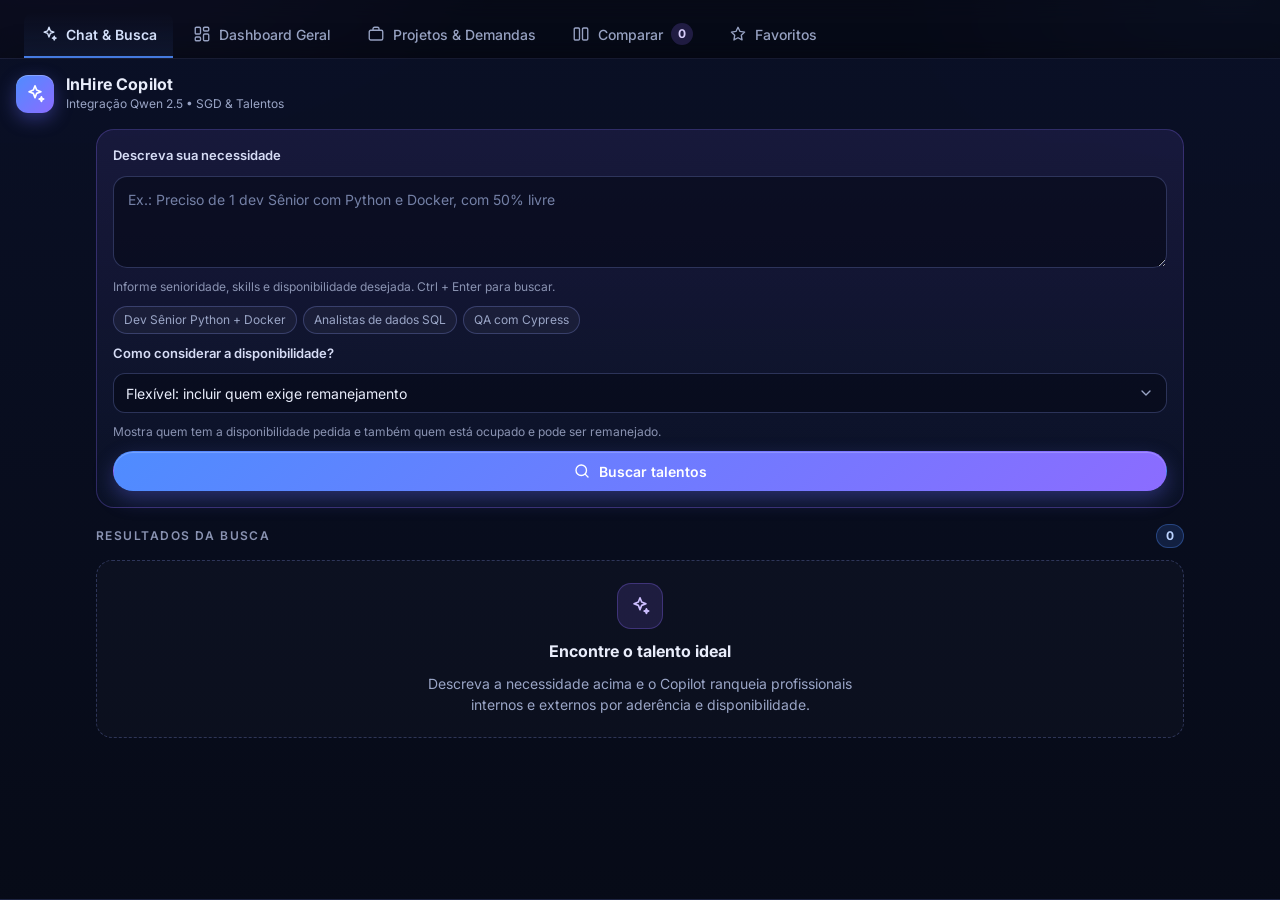
==== frontend/index.html @ 1cf85d2f "Organiza estrutura do repositorio Co-authored-by: Copilot <223556219+Copilot@users.noreply.github.co" ====
<!DOCTYPE html>
<html lang="pt-BR">
<head>
  <meta charset="UTF-8">
  <meta name="viewport" content="width=device-width, initial-scale=1.0">
  <meta name="color-scheme" content="dark">
  <title>InHire AI - Workspace</title>
  <link rel="preconnect" href="https://fonts.googleapis.com">
  <link rel="preconnect" href="https://fonts.gstatic.com" crossorigin>
  <link href="https://fonts.googleapis.com/css2?family=Inter:wght@400;500;600;700&display=swap" rel="stylesheet">
  <style>
    /* ==========================================
       TOKENS
       ========================================== */
    :root {
      --bg: #070b16;
      --surface: #0d1530;
      --surface-2: #121c3a;
      --line: rgba(148, 163, 255, .14);
      --line-2: rgba(148, 163, 255, .26);
      --text: #e9edfb;
      --muted: #9aa5c6;
      --faint: #8a93b2;
      --blue: #4f8cff;
      --cyan: #22d3ee;
      --violet: #8b6cff;
      --ok: #34d399;
      --warn: #fbbf24;
      --err: #fb7185;
      --grad: linear-gradient(135deg, #4f8cff 0%, #8b6cff 100%);
      --grad-text: linear-gradient(90deg, #5aa0ff 0%, #a78bfa 100%);
      --shadow: 0 12px 32px rgba(0, 0, 0, .38);
      --sb-w: 392px;
      --sb-w-c: 72px;
    }

    * { box-sizing: border-box; }
    html, body { height: 100%; }
    body {
      margin: 0;
      font-family: Inter, ui-sans-serif, system-ui, -apple-system, "Segoe UI", Roboto, sans-serif;
      font-size: 14px;
      line-height: 1.5;
      color: var(--text);
      background: var(--bg);
      overflow: hidden;
      -webkit-font-smoothing: antialiased;
    }
    body::before {
      content: "";
      position: fixed; inset: 0; pointer-events: none;
      background:
        radial-gradient(60% 50% at 6% -12%, rgba(139, 108, 255, .20), transparent 60%),
        radial-gradient(45% 40% at 96% 0%, rgba(79, 140, 255, .12), transparent 60%),
        radial-gradient(50% 45% at 100% 108%, rgba(34, 211, 238, .09), transparent 60%);
    }
    button, input, select, textarea { font: inherit; color: inherit; }
    button { cursor: pointer; }
    h1, h2, h3, p { margin: 0; }
    ul { margin: 0; padding: 0; list-style: none; }
    .hidden { display: none !important; }
    .sr-only { position: absolute; width: 1px; height: 1px; padding: 0; margin: -1px; overflow: hidden; clip: rect(0,0,0,0); white-space: nowrap; border: 0; }
    :focus-visible { outline: 2px solid #7aa7ff; outline-offset: 2px; }
    ::-webkit-scrollbar { width: 10px; height: 10px; }
    ::-webkit-scrollbar-thumb { background: rgba(148, 163, 255, .22); border-radius: 10px; border: 2px solid transparent; background-clip: padding-box; }
    ::-webkit-scrollbar-thumb:hover { background: rgba(148, 163, 255, .38); background-clip: padding-box; border: 2px solid transparent; }

    .i { width: 18px; height: 18px; fill: none; stroke: currentColor; stroke-width: 1.8; stroke-linecap: round; stroke-linejoin: round; flex: none; }
    .i-lg { width: 22px; height: 22px; }
    .grad { background: var(--grad-text); -webkit-background-clip: text; background-clip: text; color: transparent; }
    .eyebrow { font-size: 12px; font-weight: 600; letter-spacing: .12em; text-transform: uppercase; color: var(--faint); }

    /* ==========================================
       BOTÕES
       ========================================== */
    .btn {
      display: inline-flex; align-items: center; justify-content: center; gap: 8px;
      min-height: 40px; padding: 0 16px; border-radius: 999px;
      border: 1px solid transparent; background: transparent;
      font-weight: 600; font-size: 14px; white-space: nowrap;
      transition: background .18s, border-color .18s, transform .18s, filter .18s, box-shadow .18s, opacity .18s;
    }
    .btn-sm { min-height: 34px; padding: 0 13px; font-size: 13px; }
    .btn-block { width: 100%; }
    .btn-primary { background: var(--grad); color: #fff; box-shadow: 0 8px 20px rgba(99, 102, 241, .34), inset 0 1px 0 rgba(255,255,255,.2); }
    .btn-primary:hover { filter: brightness(1.1); transform: translateY(-1px); }
    .btn-primary:active { filter: brightness(.94); transform: translateY(0); }
    .btn-ghost { background: rgba(255,255,255,.04); border-color: var(--line-2); color: var(--text); }
    .btn-ghost:hover { background: rgba(255,255,255,.09); border-color: rgba(148,163,255,.4); }
    .btn-ghost:active { background: rgba(255,255,255,.06); }
    .btn-ok { background: rgba(52,211,153,.14); border-color: rgba(52,211,153,.42); color: #a7f3d0; }
    .btn-ok:hover { background: rgba(52,211,153,.24); }
    .btn-warn { background: rgba(251,191,36,.13); border-color: rgba(251,191,36,.42); color: #fde68a; }
    .btn-warn:hover { background: rgba(251,191,36,.23); }
    .btn-danger { background: rgba(251,113,133,.13); border-color: rgba(251,113,133,.42); color: #fecdd3; }
    .btn-danger:hover { background: rgba(251,113,133,.24); }
    .btn[aria-pressed="true"] { background: rgba(79,140,255,.2); border-color: var(--blue); color: #d4e3ff; }
    .btn:disabled, .btn.is-loading { opacity: .55; cursor: not-allowed; transform: none; box-shadow: none; filter: none; }
    .btn.is-loading { cursor: progress; }
    .spin { width: 15px; height: 15px; border: 2px solid currentColor; border-right-color: transparent; border-radius: 50%; animation: spin .7s linear infinite; flex: none; }
    @keyframes spin { to { transform: rotate(360deg); } }

    .icon-btn {
      display: inline-grid; place-items: center; width: 40px; height: 40px; flex: none;
      border-radius: 12px; border: 1px solid var(--line); background: rgba(255,255,255,.03); color: var(--muted);
      transition: background .18s, color .18s, border-color .18s;
    }
    .icon-btn:hover { background: rgba(255,255,255,.09); color: var(--text); border-color: var(--line-2); }

    /* ==========================================
       LAYOUT E COMPORTAMENTOS (HOVER MODAIS)
       ========================================== */
    .app { position: relative; z-index: 1; display: flex; height: 100vh; height: 100dvh; }
    .main { flex: 1; min-width: 0; display: flex; flex-direction: column; }
    .backdrop { display: none; }
    .app.chat-primary { flex-direction: column; }
    .app.chat-primary .sidebar {
      width: 100%;
      flex: 1;
      order: 2;
      border-right: 0;
      border-bottom: 1px solid var(--line);
    }
    .app.chat-primary .main {
      display: flex;
      flex: none;
      order: 1;
      height: auto;
    }
    .app.chat-primary .main .content { display: none; }
    .app.chat-primary .sb-body { width: min(1120px, 100%); margin: 0 auto; }
    .app.chat-primary .results { padding-bottom: 28px; }

    .cand[data-action], .card.fav[data-action], .cmp-card[data-action] { cursor: pointer; }
    .cand[data-action]:hover, .card.fav[data-action]:hover, .cmp-card[data-action]:hover {
      border-color: var(--blue);
      transform: translateY(-2px);
      box-shadow: 0 12px 24px rgba(0,0,0,.3);
    }
    .tbl tbody tr[data-action] { cursor: pointer; transition: background .15s; }
    .tbl tbody tr[data-action]:hover { background: rgba(79,140,255,.1); }
    .people li[data-action] { cursor: pointer; padding: 4px; border-radius: 8px; transition: background 0.15s; }
    .people li[data-action]:hover { background: rgba(79,140,255,.15); }

    /* ---- Sidebar ---- */
    .sidebar {
      width: var(--sb-w); flex: none; display: flex; flex-direction: column; min-height: 0;
      background: linear-gradient(180deg, rgba(10, 16, 38, .96), rgba(7, 11, 24, .98));
      border-right: 1px solid var(--line);
      box-shadow: 8px 0 32px rgba(0,0,0,.28);
      transition: width .25s ease, transform .25s ease;
      z-index: 40;
    }
    .sb-head { display: flex; align-items: center; justify-content: space-between; gap: 10px; padding: 16px 16px 12px; }
    .brand { display: flex; align-items: center; gap: 12px; min-width: 0; }
    .logo { width: 38px; height: 38px; border-radius: 12px; display: grid; place-items: center; flex: none; color: #fff; background: var(--grad); box-shadow: 0 6px 18px rgba(99,102,241,.4), inset 0 1px 0 rgba(255,255,255,.25); }
    .brand-text strong { display: block; font-size: 16px; letter-spacing: .01em; line-height: 1.2; }
    .brand-text small { display: block; font-size: 12px; color: var(--muted); }
    .sb-rail { display: none; flex-direction: column; align-items: center; gap: 10px; padding: 6px 0; }
    .sb-body { flex: 1; min-height: 0; display: flex; flex-direction: column; }
    .sb-actions { display: flex; gap: 8px; }
    .ic-shrink { display: none; }

    /* ---- Sidebar recolhida (desktop) ---- */
    .app.sb-collapsed .sidebar { width: var(--sb-w-c); }
    .app.sb-collapsed .sb-body,
    .app.sb-collapsed .brand-text,
    .app.sb-collapsed #btn-sb-full { display: none; }
    .app.sb-collapsed .sb-head { flex-direction: column; justify-content: flex-start; gap: 12px; padding: 16px 0 8px; }
    .app.sb-collapsed .sb-rail { display: flex; }
    .app.sb-collapsed #btn-sb-collapse .i { transform: scaleX(-1); }

    /* ---- Chat em tela cheia (desktop) ---- */
    .app.sb-full .sidebar { width: 100%; flex: 1; box-shadow: none; border-right: 0; }
    .app.sb-full .main { display: none; }
    .app.sb-full .sb-head { max-width: 1280px; width: 100%; margin: 0 auto; padding: 18px 24px 12px; }
    .app.sb-full .sb-body { width: 100%; max-width: 1280px; margin: 0 auto; }
    .app.sb-full .search-card { margin: 4px 24px 0; }
    .app.sb-full .results { padding: 20px 24px 32px; }
    .app.sb-full .grp { grid-template-columns: repeat(auto-fill, minmax(340px, 1fr)); align-items: start; }
    .app.sb-full .grp-h { grid-column: 1 / -1; }
    .app.sb-full .ic-expand { display: none; }
    .app.sb-full .ic-shrink { display: block; }
    .app.sb-full #btn-sb-collapse { display: none; }
    
    .search-card {
      margin: 4px 16px 0; padding: 16px; border-radius: 18px;
      background: linear-gradient(180deg, rgba(139,108,255,.11), rgba(79,140,255,.04));
      border: 1px solid rgba(139,108,255,.28);
      display: flex; flex-direction: column; gap: 10px;
    }
    .search-card label { font-size: 13px; font-weight: 600; color: #d6dcf5; }
    .ta {
      width: 100%; min-height: 92px; max-height: 220px; resize: vertical; padding: 12px 14px; border-radius: 14px;
      background: rgba(5, 9, 22, .6); border: 1px solid var(--line-2); line-height: 1.5;
      transition: border-color .18s, box-shadow .18s;
    }
    .ta::placeholder { color: #7480a6; }
    .ta:focus, .field:focus { outline: none; border-color: var(--blue); box-shadow: 0 0 0 3px rgba(79,140,255,.22); }
    .hint { font-size: 12px; color: var(--faint); }
    .examples { display: flex; flex-wrap: wrap; gap: 6px; }
    .ex-chip {
      font-size: 12px; padding: 5px 10px; border-radius: 999px; border: 1px solid var(--line-2);
      background: rgba(255,255,255,.04); color: var(--muted); text-align: left; line-height: 1.35;
      transition: background .18s, color .18s, border-color .18s;
    }
    .ex-chip:hover { background: rgba(79,140,255,.16); color: #fff; border-color: rgba(79,140,255,.5); }
    .field {
      width: 100%; min-height: 40px; padding: 8px 12px; border-radius: 12px;
      background: rgba(5, 9, 22, .6); border: 1px solid var(--line-2); transition: border-color .18s, box-shadow .18s;
    }
    select.field { appearance: none; padding-right: 36px; background-image: url("data:image/svg+xml,%3Csvg xmlns='http://www.w3.org/2000/svg' width='16' height='16' viewBox='0 0 24 24' fill='none' stroke='%239aa5c6' stroke-width='2' stroke-linecap='round' stroke-linejoin='round'%3E%3Cpath d='m6 9 6 6 6-6'/%3E%3C/svg%3E"); background-repeat: no-repeat; background-position: right 12px center; }
    select.field option { background: #0d1530; color: var(--text); }
    .field[aria-invalid="true"] { border-color: var(--err); box-shadow: 0 0 0 3px rgba(251,113,133,.16); }

    .results { flex: 1; min-height: 0; overflow-y: auto; padding: 16px; display: flex; flex-direction: column; gap: 12px; }
    .results-head { display: flex; align-items: center; justify-content: space-between; }
    .count { display: inline-grid; place-items: center; min-width: 26px; height: 24px; padding: 0 9px; border-radius: 999px; font-size: 12px; font-weight: 700; background: rgba(79,140,255,.16); color: #bcd3ff; border: 1px solid rgba(79,140,255,.34); }
    .ai-filters { padding: 12px; border-radius: 14px; background: rgba(79,140,255,.07); border: 1px solid rgba(79,140,255,.2); display: grid; gap: 8px; }
    .ai-filters:empty { display: none; }
    .ai-filters .ttl { display: flex; align-items: center; gap: 6px; font-size: 12px; font-weight: 600; color: #bcd3ff; }
    .f-row { display: flex; flex-wrap: wrap; align-items: center; gap: 6px; font-size: 13px; }
    .f-row > span:first-child { color: var(--faint); min-width: 84px; }
    .tag { display: inline-flex; align-items: center; gap: 4px; padding: 2px 9px; border-radius: 999px; font-size: 12px; font-weight: 500; background: rgba(255,255,255,.06); border: 1px solid var(--line); color: #cfd6ee; }
    .tag.brand { background: rgba(139,108,255,.14); border-color: rgba(139,108,255,.38); color: #ddd2ff; }
    .tag.diff { background: rgba(34,211,238,.12); border-color: rgba(34,211,238,.4); color: #a5f3fc; }
    .tag.common { color: var(--faint); }
    .tag.more { background: transparent; color: var(--muted); }

    .grp { display: grid; gap: 10px; }
    .grp-h { display: flex; align-items: center; gap: 8px; font-size: 13px; font-weight: 600; color: #cfd6ee; }
    .dot { width: 8px; height: 8px; border-radius: 50%; }
    .dot.int { background: var(--violet); box-shadow: 0 0 0 3px rgba(139,108,255,.2); }
    .dot.ext { background: var(--cyan); box-shadow: 0 0 0 3px rgba(34,211,238,.18); }

    .cand {
      padding: 14px; border-radius: 14px; display: grid; gap: 12px;
      background: linear-gradient(180deg, rgba(255,255,255,.05), rgba(255,255,255,.02));
      border: 1px solid var(--line); box-shadow: 0 6px 16px rgba(0,0,0,.22);
      transition: border-color .18s, transform .18s, box-shadow .18s;
    }
    .cand-top { display: flex; align-items: flex-start; gap: 10px; }
    .rank { min-width: 30px; height: 30px; padding: 0 6px; border-radius: 9px; display: grid; place-items: center; font-weight: 700; font-size: 13px; background: rgba(139,108,255,.16); color: #cdbfff; border: 1px solid rgba(139,108,255,.3); flex: none; }
    .cand-info { min-width: 0; flex: 1; }
    .cand-name { font-weight: 650; font-size: 15px; line-height: 1.3; overflow-wrap: anywhere; }
    .cand-meta { font-size: 13px; color: var(--muted); }
    .badge { display: inline-flex; align-items: center; gap: 4px; padding: 2px 9px; border-radius: 999px; font-size: 12px; font-weight: 600; white-space: nowrap; border: 1px solid transparent; }
    .badge.int { background: rgba(139,108,255,.14); border-color: rgba(139,108,255,.4); color: #d9ceff; }
    .badge.ext { background: rgba(34,211,238,.12); border-color: rgba(34,211,238,.4); color: #a5f3fc; }
    .badge.ok { background: rgba(52,211,153,.13); border-color: rgba(52,211,153,.4); color: #a7f3d0; }
    .badge.warn { background: rgba(251,191,36,.13); border-color: rgba(251,191,36,.4); color: #fde68a; }
    .badge.best { background: rgba(52,211,153,.14); border-color: rgba(52,211,153,.4); color: #a7f3d0; }
    .badges { display: flex; flex-wrap: wrap; gap: 6px; margin-top: 6px; }
    .metrics { display: grid; grid-template-columns: 1fr 1fr; gap: 14px; }
    .metric-h { display: flex; justify-content: space-between; align-items: baseline; font-size: 12px; color: var(--muted); margin-bottom: 5px; }
    .metric-h b { font-size: 14px; color: var(--text); }
    .metric small { display: block; margin-top: 4px; font-size: 12px; color: var(--faint); }
    .bar { height: 6px; border-radius: 999px; background: rgba(255,255,255,.08); overflow: hidden; }
    .bar i { display: block; height: 100%; border-radius: inherit; transition: width .5s ease; }
    .bar .brand { background: var(--grad); }
    .bar .ok { background: linear-gradient(90deg, #10b981, #34d399); }
    .bar .warn { background: linear-gradient(90deg, #f59e0b, #fbbf24); }
    .bar .err { background: linear-gradient(90deg, #f43f5e, #fb7185); }
    .skills-l { font-size: 12px; color: var(--faint); margin-bottom: 5px; }
    .tags { display: flex; flex-wrap: wrap; gap: 5px; }
    .actions { display: flex; flex-wrap: wrap; gap: 8px; padding-top: 12px; border-top: 1px solid var(--line); }
    .actions .btn-main { flex: 1 1 150px; }

    /* ---- Estados ---- */
    .state { display: grid; justify-items: center; gap: 10px; text-align: center; padding: 30px 18px; border-radius: 16px; border: 1px dashed var(--line-2); background: rgba(255,255,255,.02); color: var(--muted); }
    .state h3 { color: var(--text); font-size: 16px; }
    .state p { max-width: 460px; font-size: 14px; }
    .state .s-ico { width: 46px; height: 46px; display: grid; place-items: center; border-radius: 14px; background: rgba(139,108,255,.14); color: #cdbfff; border: 1px solid rgba(139,108,255,.3); }
    .state.err .s-ico { background: rgba(251,113,133,.12); color: #fecdd3; border-color: rgba(251,113,133,.35); }
    .state.err { border-color: rgba(251,113,133,.35); }
    .state.compact { padding: 22px 14px; }

    .sk { position: relative; overflow: hidden; background: rgba(255,255,255,.06); border-radius: 8px; }
    .sk::after { content: ""; position: absolute; inset: 0; transform: translateX(-100%); background: linear-gradient(90deg, transparent, rgba(255,255,255,.08), transparent); animation: shimmer 1.4s infinite; }
    @keyframes shimmer { to { transform: translateX(100%); } }
    .sk-card { padding: 14px; border-radius: 14px; border: 1px solid var(--line); display: grid; gap: 10px; background: rgba(255,255,255,.02); }
    .is-loading-val { color: transparent !important; position: relative; border-radius: 8px; background: rgba(255,255,255,.07); width: 70px; min-height: 30px; overflow: hidden; display: inline-block; }

    /* ---- Topbar / tabs ---- */
    .topbar { display: flex; align-items: center; gap: 12px; padding: 12px 24px 0; border-bottom: 1px solid var(--line); background: rgba(7, 11, 24, .72); backdrop-filter: blur(10px); }
    .sb-toggle-top { display: none; margin-bottom: 10px; }
    .app.sb-collapsed .sb-toggle-top { display: inline-flex; }
    .tabs { display: flex; gap: 4px; overflow-x: auto; scrollbar-width: none; flex: 1; }
    .tabs::-webkit-scrollbar { display: none; }
    .tab {
      display: inline-flex; align-items: center; gap: 8px; padding: 10px 16px; min-height: 46px; white-space: nowrap;
      background: transparent; border: 0; border-bottom: 2px solid transparent; border-radius: 10px 10px 0 0;
      font-weight: 500; color: var(--muted); transition: color .18s, background .18s, border-color .18s;
    }
    .tab:hover { color: var(--text); background: rgba(255,255,255,.04); }
    .tab.active { color: #d9e5ff; border-bottom-color: var(--blue); background: linear-gradient(180deg, transparent, rgba(79,140,255,.1)); font-weight: 600; }
    .pill { display: inline-grid; place-items: center; min-width: 22px; height: 22px; padding: 0 7px; border-radius: 999px; font-size: 12px; font-weight: 700; background: rgba(139,108,255,.2); color: #dcd2ff; }

    .content { flex: 1; overflow-y: auto; padding: 28px 24px 48px; }
    .page { max-width: 1240px; margin: 0 auto; display: grid; gap: 24px; }
    .page-head { display: flex; align-items: flex-end; justify-content: space-between; gap: 16px; flex-wrap: wrap; }
    .page-head h2 { font-size: 28px; line-height: 1.2; letter-spacing: -.01em; margin-top: 4px; font-weight: 700; }
    .sub { color: var(--muted); margin-top: 6px; max-width: 640px; }

    .card { border-radius: 18px; border: 1px solid var(--line); background: linear-gradient(180deg, rgba(255,255,255,.045), rgba(255,255,255,.015)); box-shadow: var(--shadow); }

    /* ---- KPIs ---- */
    .kpis { display: grid; grid-template-columns: repeat(4, 1fr); gap: 16px; }
    .kpi { padding: 18px; display: flex; gap: 14px; align-items: flex-start; }
    .kpi-ico { width: 40px; height: 40px; border-radius: 12px; display: grid; place-items: center; flex: none; border: 1px solid transparent; }
    .kpi-ico.ok { background: rgba(52,211,153,.12); color: #6ee7b7; border-color: rgba(52,211,153,.3); }
    .kpi-ico.warn { background: rgba(251,191,36,.12); color: #fcd34d; border-color: rgba(251,191,36,.3); }
    .kpi-ico.blue { background: rgba(79,140,255,.14); color: #93bbff; border-color: rgba(79,140,255,.34); }
    .kpi-ico.violet { background: rgba(139,108,255,.14); color: #c4b5fd; border-color: rgba(139,108,255,.34); }
    .kpi-label { font-size: 13px; font-weight: 600; color: #cfd6ee; }
    .kpi-value { font-size: 30px; line-height: 1.2; font-weight: 700; letter-spacing: -.02em; margin: 2px 0; overflow-wrap: anywhere; }
    .kpi-value.text { font-size: 22px; }
    .kpi-desc { font-size: 12.5px; color: var(--muted); }

    /* ---- Tabela ---- */
    .toolbar { display: flex; flex-wrap: wrap; gap: 10px; align-items: center; padding: 14px 16px; border-bottom: 1px solid var(--line); }
    .search-wrap { position: relative; flex: 1 1 260px; min-width: 200px; }
    .search-wrap .i { position: absolute; left: 12px; top: 50%; transform: translateY(-50%); color: var(--faint); pointer-events: none; }
    .search-wrap .field { padding-left: 38px; }
    .toolbar select.field { width: auto; min-width: 190px; }
    .tbl-title { display: flex; align-items: center; justify-content: space-between; gap: 10px; flex-wrap: wrap; padding: 16px 16px 0; }
    .tbl-title h3 { font-size: 16px; }
    .tbl-count { font-size: 13px; color: var(--muted); }
    .tbl-wrap { overflow: auto; max-height: min(64vh, 680px); }
    table.tbl { width: 100%; border-collapse: separate; border-spacing: 0; text-align: left; }
    .tbl th { position: sticky; top: 0; z-index: 1; background: #141f42; font-size: 12px; text-transform: uppercase; letter-spacing: .08em; font-weight: 600; color: #aab4d6; padding: 12px 16px; border-bottom: 1px solid var(--line-2); white-space: nowrap; }
    .th-btn { display: inline-flex; align-items: center; gap: 6px; background: none; border: 0; padding: 0; font: inherit; letter-spacing: inherit; text-transform: inherit; color: inherit; }
    .th-btn:hover { color: #fff; }
    .tbl td { padding: 14px 16px; border-bottom: 1px solid rgba(148,163,255,.08); vertical-align: middle; }
    .person { display: flex; align-items: center; gap: 12px; min-width: 0; }
    .avatar { --h: 230; width: 38px; height: 38px; border-radius: 12px; display: grid; place-items: center; flex: none; font-size: 13px; font-weight: 700; color: #fff; background: linear-gradient(135deg, hsl(var(--h) 70% 52%), hsl(calc(var(--h) + 45) 70% 42%)); }
    .avatar.sm { width: 28px; height: 28px; border-radius: 9px; font-size: 11px; }
    .p-name { font-weight: 600; color: #fff; overflow-wrap: anywhere; }
    .p-sub { font-size: 13px; color: var(--muted); }
    .disp { min-width: 170px; }
    .disp-h { display: flex; justify-content: space-between; align-items: center; gap: 8px; margin-bottom: 6px; font-size: 13px; }
    .disp-h b { font-size: 14px; }

    /* ---- Demandas ---- */
    .grid-dem { display: grid; grid-template-columns: repeat(auto-fill, minmax(340px, 1fr)); gap: 16px; }
    .dem { padding: 20px; display: grid; gap: 14px; align-content: start; }
    .dem-top { display: flex; justify-content: space-between; align-items: flex-start; gap: 12px; }
    .dem h3 { font-size: 17px; line-height: 1.3; overflow-wrap: anywhere; }
    .idpill { display: inline-block; margin-top: 6px; padding: 2px 9px; border-radius: 8px; font-size: 12px; font-weight: 600; background: rgba(255,255,255,.06); border: 1px solid var(--line-2); color: #cfd6ee; }
    .statuspill { display: inline-block; margin-top: 8px; padding: 3px 9px; border-radius: 999px; font-size: 12px; font-weight: 600; background: rgba(110,231,183,.12); border: 1px solid rgba(110,231,183,.3); color: #a7f3d0; }
    .count-pill { display: inline-flex; align-items: center; gap: 6px; padding: 5px 11px; border-radius: 999px; font-weight: 600; font-size: 13px; background: rgba(79,140,255,.14); border: 1px solid rgba(79,140,255,.34); color: #c3d8ff; white-space: nowrap; }
    .period { display: flex; align-items: center; gap: 8px; font-size: 13px; color: var(--muted); }
    .period b { color: var(--text); font-weight: 600; }
    .people { display: grid; gap: 8px; }
    .people li { display: flex; align-items: center; gap: 10px; font-size: 14px; }
    .people li.more-hidden { display: none; }
    .people.expanded li.more-hidden { display: flex; }
    .link-btn { background: none; border: 0; padding: 4px 0; color: #93bbff; font-weight: 600; font-size: 13px; justify-self: start; }
    .link-btn:hover { text-decoration: underline; }
    .empty-line { color: var(--faint); font-style: italic; font-size: 14px; }

    /* ---- Comparação ---- */
    .cmp-bar { display: flex; flex-wrap: wrap; align-items: center; gap: 12px; padding: 14px 16px; }
    .cmp-bar .grow { flex: 1; min-width: 200px; }
    .cmp-counter { font-weight: 600; }
    .notice { display: flex; gap: 10px; align-items: flex-start; padding: 12px 14px; border-radius: 12px; font-size: 13.5px; border: 1px solid; }
    .notice.warn { background: rgba(251,191,36,.1); border-color: rgba(251,191,36,.38); color: #fde68a; }
    .notice.info { background: rgba(79,140,255,.1); border-color: rgba(79,140,255,.34); color: #c3d8ff; }
    .notice:empty { display: none; }
    .insights { display: grid; grid-template-columns: repeat(auto-fit, minmax(240px, 1fr)); gap: 12px; }
    .insight { padding: 14px 16px; border-radius: 14px; background: rgba(52,211,153,.07); border: 1px solid rgba(52,211,153,.25); }
    .insight small { display: block; font-size: 12px; color: #86d9b8; font-weight: 600; text-transform: uppercase; letter-spacing: .08em; }
    .insight b { font-size: 15px; }
    .insight span { color: var(--muted); font-size: 13px; }
    .cmp-grid { display: grid; gap: 16px; align-items: start; }
    .cmp-card { padding: 18px; display: grid; gap: 14px; transition: border-color .18s, transform .18s, box-shadow .18s;}
    .cmp-card.best-any { border-color: rgba(52,211,153,.35); }
    .cmp-head { display: flex; justify-content: space-between; align-items: flex-start; gap: 10px; }
    .cmp-head h3 { font-size: 17px; overflow-wrap: anywhere; line-height: 1.3; }
    .dl { display: grid; gap: 0; margin: 0; }
    .dl > div { display: grid; gap: 4px; padding: 10px 0; border-top: 1px solid var(--line); }
    .dl dt { font-size: 12px; font-weight: 600; letter-spacing: .06em; text-transform: uppercase; color: var(--faint); display: flex; justify-content: space-between; gap: 8px; align-items: center; }
    .dl dd { margin: 0; font-size: 14.5px; }
    .dl dd.strong { font-weight: 700; font-size: 18px; }
    .legend { display: flex; flex-wrap: wrap; gap: 12px; font-size: 12.5px; color: var(--muted); align-items: center; }

    /* ---- Favoritos ---- */
    .grid-fav { display: grid; grid-template-columns: repeat(auto-fill, minmax(300px, 1fr)); gap: 16px; }
    .fav { padding: 18px; display: grid; gap: 14px; align-content: start; position: relative; overflow: hidden; transition: border-color .18s, transform .18s, box-shadow .18s; }
    .fav::before { content: ""; position: absolute; left: 0; top: 0; bottom: 0; width: 3px; background: var(--grad); }
    .fav-top { display: flex; gap: 12px; align-items: flex-start; }
    .fav h3 { font-size: 16px; overflow-wrap: anywhere; line-height: 1.3; }
    .fav-actions { display: flex; flex-wrap: wrap; gap: 8px; padding-top: 12px; border-top: 1px solid var(--line); }

    /* ---- Modais ---- */
    .modal { position: fixed; inset: 0; z-index: 60; display: flex; align-items: center; justify-content: center; padding: 16px; background: rgba(3, 6, 16, .74); backdrop-filter: blur(6px); animation: fade .18s ease; }
    @keyframes fade { from { opacity: 0; } }
    @keyframes pop { from { opacity: 0; transform: translateY(10px) scale(.98); } }
    .dialog { width: 100%; max-width: 560px; max-height: calc(100dvh - 32px); display: flex; flex-direction: column; border-radius: 20px; border: 1px solid var(--line-2); background: linear-gradient(180deg, #131d3d, #0c1330); box-shadow: 0 28px 70px rgba(0,0,0,.6); animation: pop .2s ease; }
    .dialog.sm { max-width: 440px; }
    .dlg-head { display: flex; align-items: flex-start; justify-content: space-between; gap: 12px; padding: 20px 22px 14px; }
    .dlg-head h3 { font-size: 19px; line-height: 1.3; }
    .dlg-head p { font-size: 13px; color: var(--muted); margin-top: 2px; }
    .dlg-body { padding: 4px 22px 18px; overflow-y: auto; display: grid; gap: 16px; }
    .dlg-foot { display: flex; justify-content: flex-end; gap: 10px; padding: 14px 22px 20px; border-top: 1px solid var(--line); flex-wrap: wrap; }
    .step { display: grid; gap: 12px; padding: 14px; border-radius: 14px; border: 1px solid var(--line); background: rgba(255,255,255,.025); }
    .step-h { display: flex; align-items: center; gap: 10px; font-weight: 600; }
    .step-n { width: 24px; height: 24px; border-radius: 50%; display: grid; place-items: center; font-size: 12px; font-weight: 700; background: var(--grad); color: #fff; flex: none; }
    .row2 { display: grid; grid-template-columns: 1fr 1fr; gap: 12px; }
    .fld { display: grid; gap: 6px; align-content: start; }
    .fld > label { font-size: 13px; font-weight: 600; color: #cfd6ee; }
    .fld .hint { margin-top: -2px; }
    .err { font-size: 12.5px; color: #fda4af; display: flex; gap: 5px; align-items: flex-start; min-height: 0; }
    .err:empty { display: none; }
    .who { display: flex; align-items: center; gap: 12px; padding: 10px 12px; border-radius: 12px; background: rgba(79,140,255,.08); border: 1px solid rgba(79,140,255,.22); }
    .summary { padding: 14px; border-radius: 14px; background: rgba(139,108,255,.09); border: 1px solid rgba(139,108,255,.3); display: grid; gap: 8px; font-size: 13.5px; }
    .summary h4 { margin: 0; font-size: 12px; text-transform: uppercase; letter-spacing: .1em; color: #cdbfff; }
    .summary ul { display: grid; gap: 6px; }
    .summary li { display: flex; gap: 8px; align-items: flex-start; }
    .summary li .i { margin-top: 3px; color: #a78bfa; width: 15px; height: 15px; }
    .banner-err { padding: 12px 14px; border-radius: 12px; background: rgba(251,113,133,.1); border: 1px solid rgba(251,113,133,.4); color: #fecdd3; font-size: 13.5px; display: flex; gap: 8px; }
    .banner-err:empty { display: none; }

    /* ---- Toasts ---- */
    .toasts { position: fixed; right: 20px; bottom: 20px; z-index: 80; display: grid; gap: 10px; width: min(392px, calc(100vw - 32px)); pointer-events: none; }
    .toast { pointer-events: auto; display: flex; gap: 12px; align-items: flex-start; padding: 12px 14px; border-radius: 14px; background: #121c3c; border: 1px solid var(--line-2); box-shadow: 0 16px 40px rgba(0,0,0,.5); animation: pop .22s ease; }
    .toast.out { opacity: 0; transform: translateY(8px); transition: .2s; }
    .toast .t-ico { width: 30px; height: 30px; border-radius: 10px; display: grid; place-items: center; flex: none; }
    .toast.success { border-color: rgba(52,211,153,.45); } .toast.success .t-ico { background: rgba(52,211,153,.16); color: #6ee7b7; }
    .toast.error { border-color: rgba(251,113,133,.5); } .toast.error .t-ico { background: rgba(251,113,133,.16); color: #fda4af; }
    .toast.warn { border-color: rgba(251,191,36,.5); } .toast.warn .t-ico { background: rgba(251,191,36,.16); color: #fcd34d; }
    .toast.info { border-color: rgba(79,140,255,.5); } .toast.info .t-ico { background: rgba(79,140,255,.16); color: #93bbff; }
    .toast b { display: block; font-size: 14px; }
    .toast p { font-size: 13.5px; color: var(--muted); }
    .toast .t-x { margin-left: auto; background: none; border: 0; color: var(--faint); padding: 4px; border-radius: 8px; }
    .toast .t-x:hover { color: #fff; background: rgba(255,255,255,.08); }

    /* ==========================================
       RESPONSIVO
       ========================================== */
    @media (max-width: 1200px) {
      :root { --sb-w: 348px; }
      .kpis { grid-template-columns: repeat(2, 1fr); }
    }
    @media (max-width: 900px) {
      .sidebar { position: fixed; left: 0; top: 0; bottom: 0; width: min(94vw, 420px); transform: translateX(-102%); }
      .app.sb-open .sidebar { transform: none; }
      .app.sb-open .backdrop { display: block; position: fixed; inset: 0; z-index: 35; background: rgba(3,6,16,.66); backdrop-filter: blur(3px); }
      .app.sb-collapsed .sidebar { width: min(94vw, 420px); }
      .sb-rail { display: none !important; }
      #btn-sb-full { display: none !important; }
      .app.sb-collapsed .sb-body, .app.sb-collapsed .brand-text { display: flex; }
      .app.sb-collapsed .brand-text { display: block; }
      .app.sb-collapsed .sb-head { flex-direction: row; justify-content: space-between; padding: 16px 16px 12px; }
      .app.sb-collapsed #btn-sb-collapse .i { transform: none; }
      .sb-toggle-top { display: inline-flex !important; }
      .topbar { padding: 10px 14px 0; gap: 8px; }
      .content { padding: 20px 14px 40px; }
      .page-head h2 { font-size: 24px; }
    }
    @media (max-width: 760px) {
      .kpis { grid-template-columns: 1fr; }
      .tbl-wrap { max-height: none; }
      .tbl thead { display: none; }
      .tbl, .tbl tbody, .tbl tr, .tbl td { display: block; width: 100%; }
      .tbl tr { padding: 14px 16px; border-bottom: 1px solid var(--line); }
      .tbl td { padding: 6px 0; border: 0; }
      .tbl td::before { content: attr(data-label); display: block; font-size: 12px; text-transform: uppercase; letter-spacing: .08em; color: var(--faint); margin-bottom: 4px; }
      .tbl td.td-full::before { display: none; }
      .tbl tbody tr:hover { background: transparent; }
      .grid-dem { grid-template-columns: 1fr; }
      .toolbar select.field { width: 100%; }
      .row2 { grid-template-columns: 1fr; }
      .metrics { grid-template-columns: 1fr; }
      .cmp-grid { grid-template-columns: 1fr !important; }
      .toasts { right: 16px; left: 16px; width: auto; bottom: 16px; }
      .modal { align-items: flex-end; padding: 0; }
      .dialog { max-width: none; border-radius: 22px 22px 0 0; max-height: 94dvh; }
    }
    @media (prefers-reduced-motion: reduce) {
      * { animation-duration: .001ms !important; transition-duration: .001ms !important; }
    }
  </style>
</head>
<body>

  <!-- ==========================================
       ÍCONES (sprite)
       ========================================== -->
  <svg width="0" height="0" style="position:absolute" aria-hidden="true" focusable="false">
    <symbol id="i-sparkles" viewBox="0 0 24 24"><path d="M12 3l1.8 4.7 4.7 1.8-4.7 1.8L12 16l-1.8-4.7L5.5 9.5l4.7-1.8z"/><path d="M19 15l.7 1.8 1.8.7-1.8.7L19 20l-.7-1.8-1.8-.7 1.8-.7z"/></symbol>
    <symbol id="i-search" viewBox="0 0 24 24"><circle cx="11" cy="11" r="7"/><path d="m20 20-3.5-3.5"/></symbol>
    <symbol id="i-panel" viewBox="0 0 24 24"><rect x="3" y="4" width="18" height="16" rx="2"/><path d="M9 4v16"/></symbol>
    <symbol id="i-dashboard" viewBox="0 0 24 24"><rect x="3" y="3" width="7" height="9" rx="1.5"/><rect x="14" y="3" width="7" height="5" rx="1.5"/><rect x="14" y="12" width="7" height="9" rx="1.5"/><rect x="3" y="16" width="7" height="5" rx="1.5"/></symbol>
    <symbol id="i-folder" viewBox="0 0 24 24"><rect x="3" y="7" width="18" height="13" rx="2"/><path d="M8 7V5a2 2 0 0 1 2-2h4a2 2 0 0 1 2 2v2"/></symbol>
    <symbol id="i-columns" viewBox="0 0 24 24"><rect x="3" y="4" width="7" height="16" rx="1.5"/><rect x="14" y="4" width="7" height="16" rx="1.5"/></symbol>
    <symbol id="i-star" viewBox="0 0 24 24"><path d="M12 3l2.7 5.6 6.1.9-4.4 4.3 1 6.1L12 17l-5.4 2.9 1-6.1L3.2 9.5l6.1-.9z"/></symbol>
    <symbol id="i-users" viewBox="0 0 24 24"><circle cx="9" cy="8" r="3.5"/><path d="M2.5 20a6.5 6.5 0 0 1 13 0"/><path d="M16 4.6a3.5 3.5 0 0 1 0 6.8M18 14.5a6.5 6.5 0 0 1 3.5 5.5"/></symbol>
    <symbol id="i-layers" viewBox="0 0 24 24"><path d="m12 3 9 5-9 5-9-5z"/><path d="m3 13 9 5 9-5"/></symbol>
    <symbol id="i-clock" viewBox="0 0 24 24"><circle cx="12" cy="12" r="9"/><path d="M12 7v5l3 2"/></symbol>
    <symbol id="i-gauge" viewBox="0 0 24 24"><path d="M4 18a9 9 0 1 1 16 0"/><path d="M12 14l4-5"/></symbol>
    <symbol id="i-check" viewBox="0 0 24 24"><path d="m5 12 5 5 9-10"/></symbol>
    <symbol id="i-x" viewBox="0 0 24 24"><path d="M6 6l12 12M18 6 6 18"/></symbol>
    <symbol id="i-alert" viewBox="0 0 24 24"><path d="M12 3 2 20h20z"/><path d="M12 10v4M12 17.5v.01"/></symbol>
    <symbol id="i-info" viewBox="0 0 24 24"><circle cx="12" cy="12" r="9"/><path d="M12 11v5M12 8v.01"/></symbol>
    <symbol id="i-refresh" viewBox="0 0 24 24"><path d="M20 11a8 8 0 0 0-14.5-4M4 4v4h4M4 13a8 8 0 0 0 14.5 4M20 20v-4h-4"/></symbol>
    <symbol id="i-plus" viewBox="0 0 24 24"><path d="M12 5v14M5 12h14"/></symbol>
    <symbol id="i-swap" viewBox="0 0 24 24"><path d="M4 8h14l-3-3M20 16H6l3 3"/></symbol>
    <symbol id="i-trash" viewBox="0 0 24 24"><path d="M4 7h16M10 11v6M14 11v6M6 7l1 13h10l1-13M9 7V4h6v3"/></symbol>
    <symbol id="i-eye" viewBox="0 0 24 24"><path d="M2 12s3.5-7 10-7 10 7 10 7-3.5 7-10 7S2 12 2 12z"/><circle cx="12" cy="12" r="3"/></symbol>
    <symbol id="i-sort" viewBox="0 0 24 24"><path d="M8 4v16M4 8l4-4 4 4M16 20V4M12 16l4 4 4-4"/></symbol>
    <symbol id="i-menu" viewBox="0 0 24 24"><path d="M4 6h16M4 12h16M4 18h16"/></symbol>
    <symbol id="i-arrow" viewBox="0 0 24 24"><path d="M5 12h14M13 6l6 6-6 6"/></symbol>
    <symbol id="i-expand" viewBox="0 0 24 24"><path d="M4 9V4h5M20 9V4h-5M4 15v5h5M20 15v5h-5"/></symbol>
    <symbol id="i-shrink" viewBox="0 0 24 24"><path d="M9 4v5H4M15 4v5h5M9 20v-5H4M15 20v-5h5"/></symbol>
  </svg>

  <div class="app" id="app">
    <div class="backdrop" id="sb-backdrop" data-action="fechar-sidebar"></div>

    <!-- ==========================================
         SIDEBAR: INHIRE COPILOT (busca inteligente)
         ========================================== -->
    <aside class="sidebar" id="sidebar" aria-label="InHire Copilot — busca inteligente">
      <div class="sb-head">
        <div class="brand">
          <span class="logo"><svg class="i i-lg" aria-hidden="true"><use href="#i-sparkles"/></svg></span>
          <div class="brand-text">
            <strong>InHire Copilot</strong>
            <small>Integração Qwen 2.5 • SGD &amp; Talentos</small>
          </div>
        </div>
      </div>

      <div class="sb-rail">
        <button type="button" class="icon-btn" data-action="focar-busca" aria-label="Abrir busca inteligente" title="Abrir busca inteligente">
          <svg class="i" aria-hidden="true"><use href="#i-search"/></svg>
        </button>
      </div>

      <div class="sb-body">
        <form class="search-card" id="form-busca" novalidate>
          <label for="input-ia">Descreva sua necessidade</label>
          <textarea id="input-ia" class="ta" rows="3" aria-describedby="ajuda-busca"
            placeholder="Ex.: Preciso de 1 dev Sênior com Python e Docker, com 50% livre"></textarea>
          <p class="hint" id="ajuda-busca">Informe senioridade, skills e disponibilidade desejada. Ctrl + Enter para buscar.</p>
          <div class="examples" role="group" aria-label="Exemplos de busca">
            <button type="button" class="ex-chip" data-action="exemplo" data-texto="1 dev Senior com Python e Docker com 50% livre">Dev Sênior Python + Docker</button>
            <button type="button" class="ex-chip" data-action="exemplo" data-texto="2 analistas de dados Pleno com SQL e Power BI com 100% livre">Analistas de dados SQL</button>
            <button type="button" class="ex-chip" data-action="exemplo" data-texto="QA com automação de testes e Cypress com pelo menos 30% livre">QA com Cypress</button>
          </div>

          <label for="modo-disp">Como considerar a disponibilidade?</label>
          <select id="modo-disp" class="field" aria-describedby="modo-hint">
            <option value="faixa_ate">Flexível: incluir quem exige remanejamento</option>
            <option value="estrito_0_a_x">Estrito: só ocupados (0 a X% livre)</option>
            <option value="minimo">Estrito: só livres (≥ X% livre)</option>
          </select>
          <p class="hint" id="modo-hint"></p>

          <button type="submit" id="btn-buscar" class="btn btn-primary btn-block">
            <svg class="i btn-ico" aria-hidden="true"><use href="#i-search"/></svg>
            <span class="btn-label">Buscar talentos</span>
          </button>
        </form>

        <section class="results" aria-label="Resultados da busca">
          <div class="results-head">
            <h2 class="eyebrow">Resultados da busca</h2>
            <span id="kpi-total" class="count" aria-live="polite">0</span>
          </div>
          <div id="box-filtros-ia" class="ai-filters"></div>
          <div id="lista-ranking" aria-live="polite">
            <div class="state compact">
              <span class="s-ico"><svg class="i i-lg" aria-hidden="true"><use href="#i-sparkles"/></svg></span>
              <h3>Encontre o talento ideal</h3>
              <p>Descreva a necessidade acima e o Copilot ranqueia profissionais internos e externos por aderência e disponibilidade.</p>
            </div>
          </div>
        </section>
      </div>
    </aside>

    <!-- ==========================================
         MAIN CONTENT: ABAS E DASHBOARD
         ========================================== -->
    <main class="main">
      <header class="topbar">
        <button type="button" class="btn btn-ghost btn-sm sb-toggle-top" id="btn-open-sidebar" data-action="abrir-sidebar" aria-label="Abrir InHire Copilot (busca)" style="margin-bottom:10px">
          <svg class="i" aria-hidden="true"><use href="#i-search"/></svg><span>Buscar</span>
        </button>
        <nav class="tabs" role="tablist" aria-label="Seções do workspace">
          <button type="button" role="tab" id="tab-chat" class="tab active" aria-selected="true" aria-controls="sidebar" data-action="aba" data-aba="chat">
            <svg class="i" aria-hidden="true"><use href="#i-sparkles"/></svg><span>Chat &amp; Busca</span>
          </button>
          <button type="button" role="tab" id="tab-dashboard" class="tab" aria-selected="false" tabindex="-1" aria-controls="sec-dashboard" data-action="aba" data-aba="dashboard">
            <svg class="i" aria-hidden="true"><use href="#i-dashboard"/></svg><span>Dashboard Geral</span>
          </button>
          <button type="button" role="tab" id="tab-demandas" class="tab" aria-selected="false" tabindex="-1" aria-controls="sec-demandas" data-action="aba" data-aba="demandas">
            <svg class="i" aria-hidden="true"><use href="#i-folder"/></svg><span>Projetos &amp; Demandas</span>
          </button>
          <button type="button" role="tab" id="tab-comparar" class="tab" aria-selected="false" tabindex="-1" aria-controls="sec-comparar" data-action="aba" data-aba="comparar">
            <svg class="i" aria-hidden="true"><use href="#i-columns"/></svg><span>Comparar</span><span class="pill" id="count-comp" aria-label="profissionais selecionados">0</span>
          </button>
          <button type="button" role="tab" id="tab-favoritos" class="tab" aria-selected="false" tabindex="-1" aria-controls="sec-favoritos" data-action="aba" data-aba="favoritos">
            <svg class="i" aria-hidden="true"><use href="#i-star"/></svg><span>Favoritos</span>
          </button>
        </nav>
      </header>

      <div class="content" id="content">

        <!-- ABA 1: DASHBOARD -->
        <section id="sec-dashboard" role="tabpanel" aria-labelledby="tab-dashboard" class="page hidden">
          <div class="page-head">
            <div>
              <p class="eyebrow">Visão operacional</p>
              <h2>Capacidade e <span class="grad">talentos</span></h2>
              <p class="sub">Profissionais totalmente ou parcialmente livres no momento (Bench &amp; Skills).</p>
            </div>
            <button type="button" id="btn-refresh-dash" class="btn btn-ghost btn-sm" data-action="recarregar-dashboard">
              <svg class="i btn-ico" aria-hidden="true"><use href="#i-refresh"/></svg><span class="btn-label">Atualizar dados</span>
            </button>
          </div>

          <div class="kpis">
            <article class="card kpi">
              <span class="kpi-ico ok"><svg class="i" aria-hidden="true"><use href="#i-users"/></svg></span>
              <div>
                <p class="kpi-label">Profissionais no Bench</p>
                <p class="kpi-value" id="dash-bench">-</p>
                <p class="kpi-desc">100% disponíveis para nova alocação.</p>
              </div>
            </article>
            <article class="card kpi">
              <span class="kpi-ico warn"><svg class="i" aria-hidden="true"><use href="#i-gauge"/></svg></span>
              <div>
                <p class="kpi-label">Parcialmente livres</p>
                <p class="kpi-value" id="dash-parcial">-</p>
                <p class="kpi-desc">Têm capacidade, mas já estão alocados.</p>
              </div>
            </article>
            <article class="card kpi">
              <span class="kpi-ico blue"><svg class="i" aria-hidden="true"><use href="#i-folder"/></svg></span>
              <div>
                <p class="kpi-label">Demandas ativas</p>
                <p class="kpi-value" id="dash-demandas">-</p>
                <p class="kpi-desc">Projetos em andamento no momento.</p>
              </div>
            </article>
            <article class="card kpi">
              <span class="kpi-ico violet"><svg class="i" aria-hidden="true"><use href="#i-layers"/></svg></span>
              <div>
                <p class="kpi-label">Principal skill disponível</p>
                <p class="kpi-value text" id="dash-skill">-</p>
                <p class="kpi-desc" id="dash-skill-desc">Mais frequente entre os livres.</p>
              </div>
            </article>
          </div>

          <div class="card" style="overflow:hidden">
            <div class="tbl-title">
              <h3>Profissionais livres &amp; habilidades</h3>
              <p class="tbl-count" id="dash-contagem" aria-live="polite"></p>
            </div>
            <div class="toolbar">
              <div class="search-wrap">
                <label for="dash-busca" class="sr-only">Buscar profissional, cargo ou skill</label>
                <svg class="i" aria-hidden="true"><use href="#i-search"/></svg>
                <input id="dash-busca" type="search" class="field" placeholder="Buscar por nome, cargo ou skill" autocomplete="off">
              </div>
              <div>
                <label for="dash-filtro" class="sr-only">Filtrar por disponibilidade</label>
                <select id="dash-filtro" class="field">
                  <option value="todos">Todas as disponibilidades</option>
                  <option value="bench">Somente 100% livres (Bench)</option>
                  <option value="parcial">Somente parcialmente livres</option>
                </select>
              </div>
              <div>
                <label for="dash-ordem" class="sr-only">Ordenar por</label>
                <select id="dash-ordem" class="field">
                  <option value="disp-desc">Maior disponibilidade</option>
                  <option value="disp-asc">Menor disponibilidade</option>
                  <option value="nome-asc">Nome (A–Z)</option>
                  <option value="nome-desc">Nome (Z–A)</option>
                </select>
              </div>
            </div>
            <div class="tbl-wrap">
              <table class="tbl">
                <thead>
                  <tr>
                    <th scope="col" id="th-nome" aria-sort="none"><button type="button" class="th-btn" data-action="dash-sort" data-campo="nome">Profissional <svg class="i" style="width:14px;height:14px" aria-hidden="true"><use href="#i-sort"/></svg></button></th>
                    <th scope="col">Cargo / Senioridade</th>
                    <th scope="col">Principais skills</th>
                    <th scope="col" id="th-disp" aria-sort="descending"><button type="button" class="th-btn" data-action="dash-sort" data-campo="disp">Disponibilidade <svg class="i" style="width:14px;height:14px" aria-hidden="true"><use href="#i-sort"/></svg></button></th>
                  </tr>
                </thead>
                <tbody id="dash-tabela-bench"></tbody>
              </table>
            </div>
          </div>
        </section>

        <!-- ABA 2: PROJETOS E DEMANDAS -->
        <section id="sec-demandas" role="tabpanel" aria-labelledby="tab-demandas" class="page hidden">
          <div class="page-head">
            <div>
              <p class="eyebrow">Projetos &amp; demandas</p>
              <h2>Mapa de <span class="grad">alocações</span></h2>
              <p class="sub">Visão global dos projetos e dos profissionais vinculados, sem necessidade de busca.</p>
            </div>
            <button type="button" id="btn-refresh-dem" class="btn btn-ghost btn-sm" data-action="recarregar-demandas">
              <svg class="i btn-ico" aria-hidden="true"><use href="#i-refresh"/></svg><span class="btn-label">Atualizar</span>
            </button>
          </div>
          <div class="card" style="overflow:hidden">
            <div class="toolbar" style="border-bottom:0">
              <div class="search-wrap">
                <label for="dem-busca" class="sr-only">Buscar demanda ou profissional</label>
                <svg class="i" aria-hidden="true"><use href="#i-search"/></svg>
                <input id="dem-busca" type="search" class="field" placeholder="Buscar por projeto, ID ou profissional" autocomplete="off">
              </div>
              <p class="tbl-count" id="dem-contagem" aria-live="polite"></p>
            </div>
          </div>
          <div id="grid-demandas" class="grid-dem"></div>
        </section>

        <!-- ABA 3: COMPARAÇÃO LADO A LADO -->
        <section id="sec-comparar" role="tabpanel" aria-labelledby="tab-comparar" class="page hidden">
          <div class="page-head">
            <div>
              <p class="eyebrow">Decisão de alocação</p>
              <h2>Comparação <span class="grad">lado a lado</span></h2>
              <p class="sub">Compare candidatos da última busca antes de decidir quem será alocado.</p>
            </div>
          </div>
          <div class="card cmp-bar">
            <p class="cmp-counter grow" id="comp-contador" aria-live="polite">0 de 4 selecionados</p>
            <button type="button" class="btn btn-ghost btn-sm" id="btn-comp-limpar" data-action="cmp-limpar">
              <svg class="i" aria-hidden="true"><use href="#i-trash"/></svg><span>Limpar comparação</span>
            </button>
          </div>
          <div id="comp-aviso" class="notice" role="status"></div>
          <div id="comp-insights" class="insights"></div>
          <div id="grid-comparacao" class="cmp-grid"></div>
        </section>

        <!-- ABA 4: FAVORITOS -->
        <section id="sec-favoritos" role="tabpanel" aria-labelledby="tab-favoritos" class="page hidden">
          <div class="page-head">
            <div>
              <p class="eyebrow">Shortlist</p>
              <h2>Candidatos <span class="grad">favoritados</span></h2>
              <p class="sub">Profissionais que você marcou para acompanhar.</p>
            </div>
            <button type="button" id="btn-refresh-fav" class="btn btn-ghost btn-sm" data-action="recarregar-favoritos">
              <svg class="i btn-ico" aria-hidden="true"><use href="#i-refresh"/></svg><span class="btn-label">Atualizar</span>
            </button>
          </div>
          <div id="fav-aviso" class="notice info" role="status"></div>
          <div id="lista-favoritos" class="grid-fav"></div>
        </section>

      </div>
    </main>
  </div>

  <!-- ==========================================
       MODAL: REMANEJAMENTO
       ========================================== -->
  <div id="modal-remanejar" class="modal hidden" data-modal>
    <div class="dialog" role="dialog" aria-modal="true" aria-labelledby="rem-titulo">
      <div class="dlg-head">
        <div>
          <h3 id="rem-titulo">Remanejar alocação</h3>
          <p>Reduza a alocação atual e destine o tempo liberado a uma nova demanda.</p>
        </div>
        <button type="button" class="icon-btn" data-action="fechar-modal" data-modal-id="modal-remanejar" aria-label="Fechar">
          <svg class="i" aria-hidden="true"><use href="#i-x"/></svg>
        </button>
      </div>

      <form id="form-remanejar" class="dlg-body" novalidate>
        <input type="hidden" id="rem-id-colab">

        <section class="step" aria-labelledby="rem-s1">
          <div class="step-h" id="rem-s1"><span class="step-n">1</span> Alocação atual</div>
          <div class="who">
            <span class="avatar" id="rem-avatar">?</span>
            <div style="min-width:0">
              <p class="p-name" id="rem-nome"></p>
              <p class="p-sub" id="rem-info"></p>
            </div>
          </div>
          <div class="fld">
            <label for="rem-demanda-antiga">Demanda atual (terá as horas reduzidas)</label>
            <select id="rem-demanda-antiga" class="field" required aria-describedby="err-rem-demanda-antiga"></select>
            <p class="err" id="err-rem-demanda-antiga" role="alert"></p>
          </div>
          <div class="fld">
            <label for="rem-pct-antiga">Novo percentual nesta demanda (%)</label>
            <input type="number" id="rem-pct-antiga" class="field" value="50" min="0" max="100" step="1" inputmode="numeric" required aria-describedby="err-rem-pct-antiga">
            <p class="err" id="err-rem-pct-antiga" role="alert"></p>
          </div>
        </section>

        <section class="step" aria-labelledby="rem-s2">
          <div class="step-h" id="rem-s2"><span class="step-n">2</span> Nova alocação</div>
          <div class="fld" id="rem-lista-wrap">
            <label for="rem-demanda-lista">Escolher entre as demandas ativas <span style="color:var(--faint);font-weight:400">(opcional)</span></label>
            <select id="rem-demanda-lista" class="field"></select>
          </div>
          <div class="row2">
            <div class="fld">
              <label for="rem-demanda-nova">ID da nova demanda</label>
              <input type="number" id="rem-demanda-nova" class="field" min="1" step="1" inputmode="numeric" placeholder="Ex.: 8" required aria-describedby="err-rem-demanda-nova">
              <p class="err" id="err-rem-demanda-nova" role="alert"></p>
            </div>
            <div class="fld">
              <label for="rem-pct-nova">% destinado à nova demanda</label>
              <input type="number" id="rem-pct-nova" class="field" value="50" min="1" max="100" step="1" inputmode="numeric" required aria-describedby="err-rem-pct-nova">
              <p class="err" id="err-rem-pct-nova" role="alert"></p>
            </div>
          </div>
        </section>

        <section class="step" aria-labelledby="rem-s3">
          <div class="step-h" id="rem-s3"><span class="step-n">3</span> Período</div>
          <div class="row2">
            <div class="fld">
              <label for="rem-mes">Mês</label>
              <select id="rem-mes" class="field" required aria-describedby="err-rem-mes"></select>
              <p class="err" id="err-rem-mes" role="alert"></p>
            </div>
            <div class="fld">
              <label for="rem-ano">Ano</label>
              <input type="number" id="rem-ano" class="field" value="2026" min="2000" max="2100" step="1" inputmode="numeric" required aria-describedby="err-rem-ano">
              <p class="err" id="err-rem-ano" role="alert"></p>
            </div>
          </div>
        </section>

        <div class="summary" aria-live="polite">
          <h4>O que será alterado</h4>
          <ul id="rem-resumo"></ul>
        </div>
        <div class="banner-err" id="rem-erro-geral" role="alert"></div>
      </form>

      <div class="dlg-foot">
        <button type="button" class="btn btn-ghost" id="btn-cancelar-rem" data-action="fechar-modal" data-modal-id="modal-remanejar">Cancelar</button>
        <button type="button" class="btn btn-primary" id="btn-confirmar-rem" data-action="confirmar-remanejar">
          <svg class="i btn-ico" aria-hidden="true"><use href="#i-swap"/></svg><span class="btn-label">Confirmar remanejamento</span>
        </button>
      </div>
    </div>
  </div>

  <!-- MODAL: ALOCAÇÃO DIRETA (NOVA DEMANDA OU EXISTENTE) -->
  <div id="modal-alocar" class="modal hidden" data-modal>
    <div class="dialog" role="dialog" aria-modal="true" aria-labelledby="alocar-titulo">
      <div class="dlg-head">
        <div>
          <h3 id="alocar-titulo">Alocação de Profissional</h3>
          <p>Defina a dedicação do profissional a uma demanda existente ou crie uma nova.</p>
        </div>
        <button type="button" class="icon-btn" data-action="fechar-modal" data-modal-id="modal-alocar" aria-label="Fechar">
          <svg class="i" aria-hidden="true"><use href="#i-x"/></svg>
        </button>
      </div>

      <div class="who" style="margin: 0 22px 14px; background: rgba(52,211,153,.07); border-color: rgba(52,211,153,.25);">
        <span class="avatar" id="aloc-avatar" style="width:36px;height:36px;font-size:14px;"></span>
        <div style="min-width:0;flex:1;">
          <p class="p-name" id="aloc-nome"></p>
          <p class="p-sub"><b class="grad" id="aloc-disp"></b> livres no período</p>
        </div>
      </div>

      <!-- Abas de Navegação Interna do Modal -->
      <nav class="tabs" style="margin: 0 22px;" role="tablist">
        <button type="button" id="tab-aloc-existente" class="tab active" style="min-height: 36px; padding: 6px 12px; font-size: 13px;" onclick="mudarAbaAlocacao('existente')">Demanda Existente</button>
        <button type="button" id="tab-aloc-nova" class="tab" style="min-height: 36px; padding: 6px 12px; font-size: 13px;" onclick="mudarAbaAlocacao('nova')">Criar Nova Demanda</button>
      </nav>

      <form id="form-alocar" class="dlg-body" novalidate>
        <input type="hidden" id="aloc-id-colab">
        <input type="hidden" id="aloc-disp-atual">
        <input type="hidden" id="aloc-tipo" value="existente">

        <section class="step">
          <!-- Visão 1: Demanda Existente -->
          <div id="view-aloc-existente" class="fld">
            <label for="aloc-demanda-select">Selecione o Projeto / Demanda</label>
            <select id="aloc-demanda-select" class="field" required aria-describedby="err-aloc-demanda-select"></select>
            <p class="err" id="err-aloc-demanda-select" role="alert"></p>
          </div>

          <!-- Visão 2: Nova Demanda -->
          <div id="view-aloc-nova" class="hidden" style="display:grid; gap:12px;">
            <div class="fld">
              <label for="aloc-nova-nome">Nome da Demanda</label>
              <input type="text" id="aloc-nova-nome" class="field" placeholder="Ex.: Backend API Billing">
              <p class="err" id="err-aloc-nova-nome" role="alert"></p>
            </div>
            <div class="row2">
              <div class="fld">
                <label for="aloc-nova-inicio">Data Início</label>
                <input type="date" id="aloc-nova-inicio" class="field" style="color-scheme: dark;">
                <p class="err" id="err-aloc-nova-inicio" role="alert"></p>
              </div>
              <div class="fld">
                <label for="aloc-nova-fim">Data Fim Prevista</label>
                <input type="date" id="aloc-nova-fim" class="field" style="color-scheme: dark;">
              </div>
            </div>
          </div>
        </section>

        <section class="step">
          <div class="row2">
            <div class="fld">
              <label for="aloc-pct">% de Alocação (Dedicação)</label>
              <input type="number" id="aloc-pct" class="field" value="50" min="1" max="100" step="1" inputmode="numeric" oninput="previewDisponibilidade()" required>
              <p class="err" id="err-aloc-pct" role="alert"></p>
            </div>
            <div class="fld">
              <label>Disponibilidade Restante</label>
              <div class="field" style="display:flex; align-items:center; background:rgba(255,255,255,.02); border:none; pointer-events:none;">
                <b id="aloc-preview" style="color:#6ee7b7; font-size:16px;">--</b>
              </div>
            </div>
          </div>
        </section>

        <div class="banner-err" id="aloc-erro-geral" role="alert"></div>
      </form>

      <div class="dlg-foot">
        <button type="button" class="btn btn-ghost" data-action="fechar-modal" data-modal-id="modal-alocar">Cancelar</button>
        <button type="button" class="btn btn-ok" id="btn-confirmar-aloc" data-action="confirmar-alocacao">
          <svg class="i btn-ico" aria-hidden="true"><use href="#i-plus"/></svg><span class="btn-label">Confirmar Alocação</span>
        </button>
      </div>
    </div>
  </div>

  <!-- MODAL GLOBAL: DETALHES DO PROFISSIONAL -->
  <div id="modal-detalhes" class="modal hidden" data-modal>
    <div class="dialog" role="dialog" aria-modal="true" aria-labelledby="det-titulo">
      <div class="dlg-head">
        <div class="who" style="background:transparent; padding:0; border:none; margin:0;">
          <span class="avatar" id="det-avatar" style="width: 48px; height: 48px; font-size: 16px;"></span>
          <div style="min-width:0">
            <h3 id="det-titulo" class="p-name" style="font-size: 19px; line-height: 1.2; margin-bottom: 2px;"></h3>
            <p id="det-sub" class="p-sub"></p>
          </div>
        </div>
        <button type="button" class="icon-btn" data-action="fechar-modal" data-modal-id="modal-detalhes" aria-label="Fechar">
          <svg class="i" aria-hidden="true"><use href="#i-x"/></svg>
        </button>
      </div>
      <div class="dlg-body" id="det-corpo" style="padding-top: 10px; gap: 20px;"></div>
      <div class="dlg-foot">
        <button type="button" class="btn btn-ghost" data-action="fechar-modal" data-modal-id="modal-detalhes">Fechar</button>
      </div>
    </div>
  </div>

  <!-- MODAL: CONFIRMAÇÃO -->
  <div id="modal-confirm" class="modal hidden" data-modal>
    <div class="dialog sm" role="alertdialog" aria-modal="true" aria-labelledby="confirm-titulo" aria-describedby="confirm-msg">
      <div class="dlg-head"><h3 id="confirm-titulo">Confirmar</h3></div>
      <div class="dlg-body"><p id="confirm-msg" style="color:var(--muted)"></p></div>
      <div class="dlg-foot">
        <button type="button" class="btn btn-ghost" data-action="confirm-cancel">Cancelar</button>
        <button type="button" class="btn btn-danger" id="confirm-ok" data-action="confirm-ok">Confirmar</button>
      </div>
    </div>
  </div>

  <div class="toasts" id="toasts" aria-live="polite" aria-atomic="false"></div>

  <script>
    // CONFIGURAÇÃO DOS ENDPOINTS DO N8N
    const N8N_BASE_URL = "http://localhost:5678/webhook";
    const ENDPOINTS = {
      BUSCA: `${N8N_BASE_URL}/d487a45d-f399-488d-a16e-0f0b6ed9bf25`,
      DASHBOARD: `${N8N_BASE_URL}/dashboard-dados`,
      DEMANDAS: `${N8N_BASE_URL}/demandas-pessoas`,
      SALVAR_FAV: `${N8N_BASE_URL}/salvar-favorito`,
      LISTAR_FAV: `${N8N_BASE_URL}/listar-favoritos`,
      REMANEJAR: `${N8N_BASE_URL}/remanejar-alocacao`,
      ALOCAR: `${N8N_BASE_URL}/alocar-profissional` // NOVO ENDPOINT DE ALOCAÇÃO
    };

    const MAX_COMPARACAO = 4;
    const MESES = ['Jan', 'Fev', 'Mar', 'Abr', 'Mai', 'Jun', 'Jul', 'Ago', 'Set', 'Out', 'Nov', 'Dez'];
    const ABAS = ['chat', 'dashboard', 'demandas', 'comparar', 'favoritos'];

    let ultimoRanking = [];
    let selecionadosComparacao = [];
    let ultimaBuscaFeita = false;
    let buscando = false;

    let dashPessoas = null;            
    let dashVisiveis = [];             
    let demandasCache = null;
    let favoritosCache = null;
    let favoritosVisiveis = [];
    let candidatoRem = null;
    let remEnviando = false;
    let remTentou = false;
    const remToques = new Set();
    let confirmResolve = null;

    // ==========================================
    // UTILITÁRIOS
    // ==========================================
    const $ = id => document.getElementById(id);
    const esc = v => String(v ?? '').replace(/[&<>"']/g, c => ({ '&': '&amp;', '<': '&lt;', '>': '&gt;', '"': '&quot;', "'": '&#39;' }[c]));
    const num = (v, def = null) => { const n = parseInt(v, 10); return Number.isNaN(n) ? def : n; };
    const clamp = n => Math.max(0, Math.min(100, n));
    const icon = (n, extra = '') => `<svg class="i ${extra}" aria-hidden="true"><use href="#i-${n}"/></svg>`;
    const lista = v => Array.isArray(v) ? v : (v && typeof v === 'object' && Object.keys(v).length ? [v] : []);
    const listaTexto = v => Array.isArray(v) ? v.map(String).filter(Boolean)
      : (typeof v === 'string' && v.trim() ? v.split(/[,;]/).map(s => s.trim()).filter(Boolean) : []);
    const candKey = c => String(c.id ?? c.nome);
    const iniciais = nome => String(nome || '?').trim().split(/\s+/).slice(0, 2).map(p => p[0]).join('').toUpperCase() || '?';
    const hue = nome => { let h = 0; for (const ch of String(nome || '')) h = (h * 31 + ch.charCodeAt(0)) % 360; return h; };
    const avatar = (nome, sm = false) => `<span class="avatar ${sm ? 'sm' : ''}" style="--h:${hue(nome)}" aria-hidden="true">${esc(iniciais(nome))}</span>`;
    const fmtData = v => { const s = String(v ?? ''); const m = s.match(/^(\d{4})-(\d{2})-(\d{2})/); return m ? `${m[3]}/${m[2]}/${m[1]}` : (s || '—'); };
    const tipoInterno = c => c.tipo_base === 'interno' || /interno|sgd/i.test(String(c.origem || ''));
    const precisaRemanejar = c => tipoInterno(c) && String(c.status_acao || '').toLowerCase().includes('remanejamento');

    function bar(n, cls) {
      if (n === null) return '';
      return `<div class="bar" aria-hidden="true"><i class="${cls}" style="width:${clamp(n)}%"></i></div>`;
    }
    const clsDisp = n => n === null ? 'err' : n >= 100 ? 'ok' : n > 0 ? 'warn' : 'err';

    async function requisitar(url, opcoes) {
      const res = await fetch(url, opcoes);
      const texto = await res.text();
      let dados = null;
      if (texto) { try { dados = JSON.parse(texto); } catch { dados = null; } }
      if (!res.ok) { const e = new Error(`HTTP ${res.status}`); e.status = res.status; e.dados = dados; throw e; }
      return dados;
    }
    function msgErro(e) {
      if (e instanceof TypeError) return 'Não foi possível conectar. Verifique o servidor local/n8n.';
      if (e && e.status) return `O servidor respondeu com erro (HTTP ${e.status}).`;
      return (e && e.message) || 'Erro inesperado.';
    }

    function setLoading(btn, on, rotulo) {
      if (!btn) return;
      const lbl = btn.querySelector('.btn-label');
      if (on) {
        if (lbl) { btn.dataset.label = lbl.textContent; if (rotulo) lbl.textContent = rotulo; }
        btn.classList.add('is-loading'); btn.disabled = true; btn.setAttribute('aria-busy', 'true');
        const sp = document.createElement('span'); sp.className = 'spin'; sp.dataset.spin = '1';
        btn.prepend(sp);
      } else {
        btn.querySelector('[data-spin]')?.remove();
        if (lbl && btn.dataset.label) lbl.textContent = btn.dataset.label;
        btn.classList.remove('is-loading'); btn.disabled = false; btn.removeAttribute('aria-busy');
      }
    }

    function estado({ icone = 'info', titulo, texto, extra = '', erro = false, compacto = false }) {
      return `<div class="state ${erro ? 'err' : ''} ${compacto ? 'compact' : ''}">
        <span class="s-ico">${icon(icone, 'i-lg')}</span>
        <h3>${esc(titulo)}</h3>${texto ? `<p>${esc(texto)}</p>` : ''}${extra}
      </div>`;
    }

    // ==========================================
    // TOASTS
    // ==========================================
    function toast(msg, { tipo = 'info', titulo = '', duracao = 5500 } = {}) {
      const ico = { success: 'check', error: 'alert', warn: 'alert', info: 'info' }[tipo];
      const el = document.createElement('div');
      el.className = `toast ${tipo}`;
      el.setAttribute('role', tipo === 'error' ? 'alert' : 'status');
      el.innerHTML = `<span class="t-ico">${icon(ico)}</span>
        <div>${titulo ? `<b>${esc(titulo)}</b>` : ''}<p>${esc(msg)}</p></div>
        <button type="button" class="t-x" aria-label="Fechar notificação">${icon('x')}</button>`;
      const fechar = () => { el.classList.add('out'); setTimeout(() => el.remove(), 200); };
      el.querySelector('.t-x').addEventListener('click', fechar);
      $('toasts').appendChild(el);
      while ($('toasts').children.length > 4) $('toasts').firstChild.remove();
      if (duracao) setTimeout(fechar, duracao);
    }

    // ==========================================
    // MODAIS E PERFIL DETALHADO (GLOBAL)
    // ==========================================
    const focoAnterior = {};
    function abrirModal(id, focoId) {
      const m = $(id);
      focoAnterior[id] = document.activeElement;
      m.classList.remove('hidden');
      setTimeout(() => {
        const alvo = (focoId && $(focoId)) || m.querySelector('input:not([type=hidden]),select,textarea,button:not(.icon-btn)');
        alvo && alvo.focus();
      }, 30);
    }
    function fecharModal(id) {
      if (id === 'modal-remanejar' && remEnviando) return;
      $(id).classList.add('hidden');
      if (id === 'modal-confirm' && confirmResolve) { const r = confirmResolve; confirmResolve = null; r(false); }
      const f = focoAnterior[id];
      if (f && document.body.contains(f)) f.focus();
    }
    function confirmar({ titulo, mensagem, ok = 'Confirmar', perigo = true }) {
      $('confirm-titulo').textContent = titulo;
      $('confirm-msg').textContent = mensagem;
      const b = $('confirm-ok'); b.textContent = ok;
      b.className = `btn ${perigo ? 'btn-danger' : 'btn-primary'}`;
      return new Promise(res => { confirmResolve = res; abrirModal('modal-confirm', 'confirm-ok'); });
    }
    function resolverConfirm(v) {
      const r = confirmResolve; confirmResolve = null;
      $('modal-confirm').classList.add('hidden');
      const f = focoAnterior['modal-confirm']; if (f && document.body.contains(f)) f.focus();
      r && r(v);
    }
    document.addEventListener('keydown', e => {
      const abertos = [...document.querySelectorAll('[data-modal]:not(.hidden)')];
      if (!abertos.length) return;
      const topo = abertos[abertos.length - 1];
      if (e.key === 'Escape') { e.preventDefault(); topo.id === 'modal-confirm' ? resolverConfirm(false) : fecharModal(topo.id); return; }
      if (e.key === 'Tab') {
        const foc = [...topo.querySelectorAll('button:not(:disabled),input:not([type=hidden]):not(:disabled),select:not(:disabled),textarea:not(:disabled),[href]')].filter(x => x.offsetParent !== null);
        if (!foc.length) return;
        const p = foc[0], u = foc[foc.length - 1];
        if (e.shiftKey && document.activeElement === p) { e.preventDefault(); u.focus(); }
        else if (!e.shiftKey && document.activeElement === u) { e.preventDefault(); p.focus(); }
      }
    });
    document.querySelectorAll('[data-modal]').forEach(m => m.addEventListener('mousedown', e => {
      if (e.target === m) m.id === 'modal-confirm' ? resolverConfirm(false) : fecharModal(m.id);
    }));

    /* Abertura e Montagem do Perfil Detalhado Universal */
    function abrirDetalhesProfissional(prof) {
      const nome = prof.nome ?? prof.nome_profissional ?? prof.nome_abreviado ?? 'Não informado';
      const id = prof.id ?? prof.id_profissional ?? prof.id_colaborador ?? prof.id_talento ?? 'Não informado';
      const cargo = prof.cargo ?? 'Não informado';
      const senioridade = prof.senioridade ?? 'Não informada';
      const origem = prof.origem ?? prof.tipo_base ?? (prof.id_colaborador ? 'Interno' : (prof.id_talento ? 'Externo' : 'Não informada'));
      const isInterno = /interno|sgd/i.test(origem);

      const skillsAll = listaTexto(prof.skills || prof.skills_cadastradas || prof.skills_buscadas_atendidas || []);
      const skillsMatch = new Set(listaTexto(prof.skills_atendidas || []));
      if (skillsAll.length === 0 && skillsMatch.size > 0) { skillsMatch.forEach(s => skillsAll.push(s)); }

      const tempoLivre = num(prof.tempo_livre ?? prof.disponibilidade ?? prof.disponibilidade_media, null);
      const alocAtual = prof.alocacao_atual ?? prof.percentual_alocado_medio ?? (tempoLivre !== null ? (100 - tempoLivre) + '%' : 'Não informado');

      const demandas = lista(prof.projetos_atuais ?? prof.demandas_atuais ?? []);

      const chavesUsadas = new Set(['nome', 'nome_profissional', 'nome_abreviado', 'id', 'id_profissional', 'id_colaborador', 'id_talento', 'cargo', 'senioridade', 'origem', 'tipo_base', 'skills', 'skills_cadastradas', 'skills_buscadas_atendidas', 'skills_atendidas', 'tempo_livre', 'disponibilidade', 'disponibilidade_media', 'alocacao_atual', 'percentual_alocado_medio', 'projetos_atuais', 'demandas_atuais', 'posicao', 'status_acao', 'aderencia_skills', 'score_ranking', 'qtd_skills_atendidas', 'qtd_skills_pedidas', 'match_encontrado']);
      let extraHtml = '';
      for (const [k, v] of Object.entries(prof)) {
        if (!chavesUsadas.has(k) && v !== null && v !== undefined && v !== '') {
          const rot = k.replace(/_/g, ' ').replace(/^./, c => c.toUpperCase());
          const val = typeof v === 'object' ? JSON.stringify(v) : v;
          extraHtml += `<div><dt style="font-size:12px;font-weight:600;letter-spacing:.06em;text-transform:uppercase;color:var(--faint);padding-bottom:4px">${esc(rot)}</dt><dd style="margin:0;font-size:14px;color:var(--text)">${esc(val)}</dd></div>`;
        }
      }

      $('det-titulo').textContent = nome;
      $('det-sub').textContent = `${cargo} • ${senioridade}`;
      $('det-avatar').style.setProperty('--h', hue(nome));
      $('det-avatar').textContent = iniciais(nome);

      const styleBlock = `background:rgba(255,255,255,.02); padding:16px; border-radius:12px; border:1px solid var(--line);`;
      const s1 = `<div><h4 class="eyebrow" style="color:var(--blue);margin-bottom:10px">1. Identificação</h4>
        <div style="display:grid; grid-template-columns:1fr 1fr; gap:16px; ${styleBlock}">
          <div><span style="font-size:12px;color:var(--faint)">ID / Matrícula</span><br><b style="font-size:15px">${esc(id)}</b></div>
          <div><span style="font-size:12px;color:var(--faint)">Origem</span><br><span class="badge ${isInterno?'int':'ext'}">${esc(origem)}</span></div>
          <div><span style="font-size:12px;color:var(--faint)">Cargo</span><br><b style="font-size:15px">${esc(cargo)}</b></div>
          <div><span style="font-size:12px;color:var(--faint)">Senioridade</span><br><b style="font-size:15px">${esc(senioridade)}</b></div>
        </div></div>`;

      const s2 = `<div><h4 class="eyebrow" style="color:var(--blue);margin-bottom:10px">2. Competências (Skills)</h4>
        <div style="${styleBlock}">
          ${skillsAll.length ? `<div class="tags">${skillsAll.map(s => `<span class="tag ${skillsMatch.has(s) ? 'brand' : ''}">${esc(s)}</span>`).join('')}</div>` : '<p style="font-size:14px;color:var(--muted);margin:0">Nenhuma competência cadastrada para este perfil.</p>'}
        </div></div>`;

      const s3 = `<div><h4 class="eyebrow" style="color:var(--blue);margin-bottom:10px">3. Disponibilidade (Agenda)</h4>
        <div style="display:grid; grid-template-columns:1fr 1fr; gap:16px; ${styleBlock}">
          <div><span style="font-size:12px;color:var(--faint)">Tempo Livre</span><br><b style="font-size:18px; color:${tempoLivre === 100 ? '#6ee7b7' : (tempoLivre > 0 ? '#fcd34d' : '#fda4af')}">${tempoLivre !== null ? tempoLivre + '%' : '—'}</b></div>
          <div><span style="font-size:12px;color:var(--faint)">Total Alocado</span><br><b style="font-size:18px">${esc(alocAtual)}</b></div>
          <div style="grid-column:1/-1;">${bar(tempoLivre, clsDisp(tempoLivre))}</div>
        </div></div>`;

      const s4 = `<div><h4 class="eyebrow" style="color:var(--blue);margin-bottom:10px">4. Alocações Atuais (Demandas)</h4>
        <div style="${styleBlock} display:grid; gap:10px;">
          ${demandas.length ? demandas.map(d => `<div style="font-size:14px; display:flex; justify-content:space-between; align-items:center; border-bottom:1px solid var(--line-2); padding-bottom:8px">
            <span><b>${esc(d.nome_demanda ?? d.nome ?? 'Projeto Omitido')}</b> <span style="color:var(--faint);font-size:12px">(ID ${esc(d.id_demanda ?? '—')})</span></span>
            <span class="count-pill" style="font-size:12px;padding:3px 8px">${esc(d.percentual_na_demanda ?? d.porcentagem ?? '—')}%</span>
          </div>`).join('') : '<p style="font-size:14px;color:var(--muted);margin:0">Nenhuma alocação ativa neste período.</p>'}
        </div></div>`;

      const s5 = extraHtml ? `<div><h4 class="eyebrow" style="color:var(--blue);margin-bottom:10px">5. Informações Adicionais</h4>
        <div style="${styleBlock} display:grid; gap:12px; grid-template-columns:1fr 1fr;">${extraHtml}</div></div>` : '';

      $('det-corpo').innerHTML = s1 + s2 + s3 + s4 + s5;
      abrirModal('modal-detalhes');
    }

    // ==========================================
    // SIDEBAR (recolher / drawer)
    // ==========================================
    const app = $('app');
    const mqMobile = window.matchMedia('(max-width: 900px)');
    function sidebarAberta() { return mqMobile.matches ? app.classList.contains('sb-open') : !app.classList.contains('sb-collapsed'); }
    function definirSidebar(aberta) {
      if (mqMobile.matches) app.classList.toggle('sb-open', aberta);
      else { app.classList.toggle('sb-collapsed', !aberta); try { localStorage.setItem('inhire_sb_aberta', aberta ? '1' : '0'); } catch (e) {} }
      const b = $('btn-sb-collapse');
      if (!b) return;
      b.setAttribute('aria-expanded', String(aberta));
      const rot = mqMobile.matches ? 'Fechar painel de busca' : (aberta ? 'Recolher painel de busca' : 'Expandir painel de busca');
      b.setAttribute('aria-label', rot); b.title = rot;
    }
    function focarBusca() { definirSidebar(true); setTimeout(() => $('input-ia').focus(), 260); }
    function definirTelaCheia(ligar) {
      if (mqMobile.matches) return;
      if (ligar) app.classList.remove('sb-collapsed');
      app.classList.toggle('sb-full', ligar);
      const b = $('btn-sb-full');
      if (!b) return;
      const rot = ligar ? 'Sair da tela cheia' : 'Chat em tela cheia';
      b.setAttribute('aria-pressed', String(ligar));
      b.setAttribute('aria-label', rot);
      b.title = ligar ? 'Sair da tela cheia (Esc)' : 'Chat em tela cheia (Esc para sair)';
      if (ligar) setTimeout(() => $('input-ia').focus(), 50);
    }
    document.addEventListener('keydown', e => {
      if (e.key === 'Escape' && app.classList.contains('sb-full') && !document.querySelector('[data-modal]:not(.hidden)')) definirTelaCheia(false);
    });
    mqMobile.addEventListener('change', () => { app.classList.remove('sb-open'); definirTelaCheia(false); initSidebar(); });
    function initSidebar() {
      if (mqMobile.matches) { app.classList.remove('sb-collapsed'); definirSidebar(false); return; }
      let aberta = true; try { aberta = localStorage.getItem('inhire_sb_aberta') !== '0'; } catch (e) {}
      definirSidebar(aberta);
    }

    const DICA_MODO = {
      faixa_ate: 'Mostra quem tem a disponibilidade pedida e também quem está ocupado e pode ser remanejado.',
      estrito_0_a_x: 'Mostra apenas profissionais já ocupados (entre 0% e X% livres), úteis para remanejar.',
      minimo: 'Mostra apenas profissionais com pelo menos X% livres, prontos para alocação direta.'
    };
    function atualizarDicaModo() { $('modo-hint').textContent = DICA_MODO[$('modo-disp').value] || ''; }

    // ==========================================
    // 1. BUSCA INTELIGENTE E RANKING
    // ==========================================
    function skeletonRanking() {
      $('lista-ranking').innerHTML = [1, 2, 3].map(() => `<div class="sk-card" style="margin-bottom:12px">
        <div class="sk" style="height:18px;width:60%"></div><div class="sk" style="height:12px;width:40%"></div>
        <div class="sk" style="height:34px"></div><div class="sk" style="height:34px"></div></div>`).join('');
    }

    async function executarBusca() {
      if (buscando) return;
      const texto = $('input-ia').value;
      const modoDisp = $('modo-disp').value;
      const btn = $('btn-buscar');
      buscando = true; setLoading(btn, true, 'Buscando…');
      skeletonRanking();
      try {
        let data = await requisitar(ENDPOINTS.BUSCA, {
          method: 'POST',
          headers: { 'Content-Type': 'application/json' },
          body: JSON.stringify({ texto_busca: texto, modo_disponibilidade: modoDisp })
        });
        if (Array.isArray(data)) data = data[0];
        ultimaBuscaFeita = true;
        renderizarResultadoBusca(data || {});
        const n = ultimoRanking.length;
        toast(n ? `${n} ${n === 1 ? 'talento encontrado' : 'talentos encontrados'}.` : 'Nenhum talento encontrado para esta busca.', { tipo: n ? 'success' : 'info' });
      } catch (err) {
        console.error(err);
        $('lista-ranking').innerHTML = estado({
          icone: 'alert', erro: true, compacto: true, titulo: 'Não foi possível buscar', texto: msgErro(err),
          extra: `<button type="button" class="btn btn-ghost btn-sm" data-action="buscar">${icon('refresh')}<span>Tentar novamente</span></button>`
        });
        toast(msgErro(err), { tipo: 'error', titulo: 'Erro na busca' });
      } finally {
        buscando = false; setLoading(btn, false);
      }
    }

    function cardCandidato(cand, i) {
      const rem = precisaRemanejar(cand);
      const ader = num(cand.aderencia_skills);
      const livre = num(cand.tempo_livre);
      const emComp = selecionadosComparacao.some(s => candKey(s) === candKey(cand));
      const skills = listaTexto(cand.skills_atendidas);
      const btnPrincipal = rem
        ? `<button type="button" class="btn btn-warn btn-sm btn-main" data-action="acao-principal" data-i="${i}">${icon('swap')}<span>Remanejar alocação</span></button>`
        : `<button type="button" class="btn btn-ok btn-sm btn-main" data-action="acao-principal" data-i="${i}">${icon('plus')}<span>Adicionar ao projeto</span></button>`;
      
      return `<article class="cand" data-action="ver-perfil" data-ctx="busca" data-i="${i}">
        <div class="cand-top">
          <span class="rank" title="Posição no ranking">${esc(cand.posicao ?? i + 1)}</span>
          <div class="cand-info">
            <h4 class="cand-name" style="margin:0">${esc(cand.nome)}</h4>
            <p class="cand-meta">${esc(cand.cargo)} • ${esc(cand.senioridade)}</p>
            <div class="badges">
              <span class="badge ${tipoInterno(cand) ? 'int' : 'ext'}">${tipoInterno(cand) ? 'Interno (SGD)' : 'Externo'}</span>
              <span class="badge ${rem ? 'warn' : 'ok'}">${rem ? 'Requer remanejamento' : 'Alocação direta'}</span>
            </div>
          </div>
        </div>
        <div class="metrics">
          <div class="metric">
            <div class="metric-h"><span>Aderência às skills</span><b>${esc(cand.aderencia_skills ?? '—')}</b></div>
            ${bar(ader, 'brand')}
          </div>
          <div class="metric">
            <div class="metric-h"><span>Tempo livre</span><b>${esc(cand.tempo_livre ?? '—')}</b></div>
            ${bar(livre, clsDisp(livre))}
            <small>Alocação atual: ${esc(cand.alocacao_atual ?? '—')}</small>
          </div>
        </div>
        ${skills.length ? `<div><p class="skills-l">Skills atendidas</p><div class="tags">${skills.map(s => `<span class="tag brand">${esc(s)}</span>`).join('')}</div></div>` : ''}
        <div class="actions">
          ${btnPrincipal}
          <button type="button" class="btn btn-ghost btn-sm" data-action="favoritar" data-i="${i}" title="Salvar nos favoritos">${icon('star')}<span>Favoritar</span></button>
          <button type="button" class="btn btn-ghost btn-sm" data-action="comparar" data-i="${i}" data-key="${esc(candKey(cand))}" aria-pressed="${emComp}" title="Adicionar à comparação">${icon('columns')}<span>Comparar</span></button>
        </div>
      </article>`;
    }

    function renderizarResultadoBusca(data) {
      const resumo = data.resumo_busca || {};
      ultimoRanking = lista(data.ranking);

      $('kpi-total').innerText = resumo.total_encontrados ?? 0;

      const f = resumo.filtros_extraidos || {};
      const skillsF = listaTexto(f.skills);
      $('box-filtros-ia').innerHTML = `
        <p class="ttl">${icon('sparkles', '" style="width:14px;height:14px')}Filtros identificados pela IA</p>
        <div class="f-row"><span>Senioridade</span><span class="tag brand">${esc(f.senioridade || 'Todas')}</span></div>
        <div class="f-row"><span>Skills</span>${skillsF.length ? skillsF.map(s => `<span class="tag brand">${esc(s)}</span>`).join('') : '<span class="tag">Nenhuma identificada</span>'}</div>
        <div class="f-row"><span>Livre (mínimo)</span><span class="tag brand">${esc(f.disponibilidade_minima ?? 50)}%</span></div>`;

      const container = $('lista-ranking');
      if (ultimoRanking.length === 0) {
        container.innerHTML = estado({ icone: 'search', compacto: true, titulo: 'Nenhum talento encontrado', texto: 'Tente reduzir a disponibilidade mínima, remover uma skill ou usar o modo flexível.' });
        return;
      }

      const internos = [], externos = [];
      ultimoRanking.forEach((c, i) => (tipoInterno(c) ? internos : externos).push(cardCandidato(c, i)));
      const grupo = (rotulo, cls, itens) => itens.length ? `<section class="grp" style="margin-bottom:18px">
        <h3 class="grp-h"><span class="dot ${cls}"></span>${rotulo}<span class="count">${itens.length}</span></h3>${itens.join('')}</section>` : '';
      container.innerHTML = grupo('Profissionais internos', 'int', internos) + grupo('Profissionais externos', 'ext', externos);
    }

    // ==========================================
    // 6. NOVA ALOCAÇÃO EFETIVA
    // ==========================================
    function abrirModalAlocacaoCand(cand) {
      const livreAtual = num(cand.tempo_livre ?? cand.disponibilidade ?? cand.disponibilidade_media ?? 0);
      if (livreAtual <= 0) {
        toast(`Profissional sem disponibilidade livre. Iniciando fluxo de remanejamento.`, { tipo: 'warn' });
        abrirModalRemanejarCand(cand);
        return;
      }
      candidatoRem = cand;
      $('aloc-id-colab').value = cand.id ?? cand.id_colaborador ?? cand.id_talento;
      $('aloc-disp-atual').value = livreAtual;
      $('aloc-nome').textContent = cand.nome;
      $('aloc-avatar').textContent = iniciais(cand.nome);
      $('aloc-avatar').style.setProperty('--h', hue(cand.nome));
      $('aloc-disp').textContent = `${livreAtual}%`;
      $('aloc-pct').value = Math.min(livreAtual, 50);
      
      popularSelectDemandasAlocacao();
      previewDisponibilidade();
      $('aloc-erro-geral').innerHTML = '';
      mudarAbaAlocacao('existente');
      abrirModal('modal-alocar', 'aloc-pct');
    }

    function alocarDiretoCand(cand) { abrirModalAlocacaoCand(cand); }
    function alocarDireto(index) { alocarDiretoCand(ultimoRanking[index] || dashVisiveis[index]); }

    function mudarAbaAlocacao(tipo) {
      $('aloc-tipo').value = tipo;
      $('tab-aloc-existente').classList.toggle('active', tipo === 'existente');
      $('tab-aloc-nova').classList.toggle('active', tipo === 'nova');
      $('view-aloc-existente').classList.toggle('hidden', tipo === 'nova');
      $('view-aloc-nova').classList.toggle('hidden', tipo === 'existente');
    }

    function previewDisponibilidade() {
      const dispAtual = Number($('aloc-disp-atual').value);
      const digitado = Number($('aloc-pct').value);
      const btn = $('btn-confirmar-aloc');
      const preview = $('aloc-preview');

      if (digitado <= 0 || digitado > 100) {
        preview.textContent = "Inválido"; preview.style.color = '#fb7185';
        btn.disabled = true;
      } else if (digitado > dispAtual) {
        preview.textContent = "Ultrapassa limite"; preview.style.color = '#fb7185';
        btn.disabled = true;
      } else {
        const restante = dispAtual - digitado;
        preview.textContent = `${restante}% restantes`;
        preview.style.color = restante === 0 ? '#fcd34d' : '#6ee7b7';
        btn.disabled = false;
      }
    }

    async function popularSelectDemandasAlocacao() {
      const sel = $('aloc-demanda-select');
      const montar = () => {
        sel.innerHTML = '<option value="">-- Escolha a Demanda --</option>' + 
          (demandasCache || []).map(d => `<option value="${esc(d.id)}">${esc(d.nome)} (ID: ${esc(d.id)})</option>`).join('');
      };
      if (demandasCache) return montar();
      try {
        const t = await (await fetch(ENDPOINTS.DEMANDAS)).text();
        demandasCache = lista(t ? JSON.parse(t) : []);
        montar();
      } catch (e) { sel.innerHTML = '<option value="">Falha ao listar demandas</option>'; }
    }

    async function efetivarAlocacao() {
      const tipo = $('aloc-tipo').value;
      const pct = Number($('aloc-pct').value);
      const dispAtual = Number($('aloc-disp-atual').value);
      
      const payload = {
        id_colaborador: $('aloc-id-colab').value,
        percentual: pct,
        mes: MESES[new Date().getMonth()],
        ano: new Date().getFullYear()
      };

      if (pct <= 0 || pct > dispAtual) {
        toast("Percentual inválido ou indisponível.", { tipo: 'warn' }); return;
      }

      if (tipo === 'existente') {
        payload.id_demanda = $('aloc-demanda-select').value;
        if (!payload.id_demanda) { $('err-aloc-demanda-select').textContent = "Selecione a demanda."; return; }
        else $('err-aloc-demanda-select').textContent = "";
      } else {
        payload.nova_demanda_nome = $('aloc-nova-nome').value.trim();
        payload.nova_demanda_inicio = $('aloc-nova-inicio').value;
        payload.nova_demanda_fim = $('aloc-nova-fim').value;
        
        let erro = false;
        if (!payload.nova_demanda_nome) { $('err-aloc-nova-nome').textContent = "Nome obrigatório."; erro = true; } else $('err-aloc-nova-nome').textContent = "";
        if (!payload.nova_demanda_inicio) { $('err-aloc-nova-inicio').textContent = "Início obrigatório."; erro = true; } else $('err-aloc-nova-inicio').textContent = "";
        if (payload.nova_demanda_fim && new Date(payload.nova_demanda_fim) < new Date(payload.nova_demanda_inicio)) {
          $('aloc-erro-geral').innerHTML = `<span>Término não pode ser anterior ao início.</span>`; erro = true;
        }
        if (erro) return;
      }

      const btn = $('btn-confirmar-aloc');
      setLoading(btn, true, 'Registrando...');
      $('aloc-erro-geral').innerHTML = '';

      try {
        await requisitar(ENDPOINTS.ALOCAR, {
          method: 'POST', headers: { 'Content-Type': 'application/json' },
          body: JSON.stringify(payload)
        });
        
        fecharModal('modal-alocar');
        toast(`Profissional alocado com sucesso! Disponibilidade restante: ${dispAtual - pct}%.`, { tipo: 'success', duracao: 6000 });
        
        // Atualiza a tela limpando caches
        demandasCache = null; dashPessoas = null; $('grid-demandas').dataset.carregado = '';
        carregarDashboard();
        if (ultimaBuscaFeita) executarBusca();
      } catch (e) {
        console.error(e);
        $('aloc-erro-geral').innerHTML = `${icon('alert')}<span>Erro na alocação: ${esc(msgErro(e))}</span>`;
        toast("Falha ao registrar alocação no banco.", { tipo: 'error' });
      } finally {
        setLoading(btn, false);
      }
    }


    // ==========================================
    // 2. DASHBOARD COM DADOS REAIS DO POSTGRESQL
    // ==========================================
    let dashSort = 'disp-desc';

    function skeletonLinhasDash() {
      $('dash-tabela-bench').innerHTML = [1, 2, 3, 4, 5].map(() => `<tr><td colspan="4" class="td-full"><div class="sk" style="height:38px"></div></td></tr>`).join('');
    }

    async function carregarDashboard() {
      const tabela = $('dash-tabela-bench');
      const primeira = dashPessoas === null;
      const btn = $('btn-refresh-dash');
      if (primeira) {
        skeletonLinhasDash();
        ['dash-bench', 'dash-parcial', 'dash-demandas', 'dash-skill'].forEach(id => { $(id).innerText = '0'; $(id).classList.add('is-loading-val'); });
      }
      setLoading(btn, true, 'Atualizando…');
      try {
        const [pessoasRes, demandasRes] = await Promise.all([fetch(ENDPOINTS.DASHBOARD), fetch(ENDPOINTS.DEMANDAS)]);
        if (!pessoasRes.ok || !demandasRes.ok) throw new Error('Falha ao consultar os endpoints do PostgreSQL');
        const [pt, dt] = await Promise.all([pessoasRes.text(), demandasRes.text()]);
        const pessoas = lista(pt ? JSON.parse(pt) : []);
        const demandas = lista(dt ? JSON.parse(dt) : []);
        demandasCache = demandas;
        const livres = pessoas.filter(p => Number(p.disponibilidade) > 0);
        dashPessoas = livres;
        const contagem = new Map();
        livres.forEach(p => listaTexto(p.skills).forEach(s => contagem.set(s, (contagem.get(s) || 0) + 1)));
        const top = [...contagem.entries()].sort((a, b) => b[1] - a[1])[0];
        const bench = livres.filter(p => Number(p.disponibilidade) === 100).length;
        ['dash-bench', 'dash-parcial', 'dash-demandas', 'dash-skill'].forEach(id => $(id).classList.remove('is-loading-val'));
        $('dash-bench').innerText = bench;
        $('dash-parcial').innerText = livres.length - bench;
        $('dash-demandas').innerText = demandas.length;
        $('dash-skill').innerText = top ? top[0] : '-';
        $('dash-skill-desc').innerText = top ? `Presente em ${top[1]} ${top[1] === 1 ? 'profissional livre' : 'profissionais livres'}.` : 'Sem skills registradas entre os livres.';
        renderTabelaBench();
      } catch (error) {
        console.error(error);
        ['dash-bench', 'dash-parcial', 'dash-demandas', 'dash-skill'].forEach(id => { $(id).classList.remove('is-loading-val'); if (primeira) $(id).innerText = '-'; });
        if (primeira) {
          tabela.innerHTML = `<tr><td colspan="4" class="td-full">${estado({
            icone: 'alert', erro: true, compacto: true, titulo: 'Não foi possível carregar o PostgreSQL',
            texto: msgErro(error),
            extra: `<button type="button" class="btn btn-ghost btn-sm" data-action="recarregar-dashboard">${icon('refresh')}<span>Tentar novamente</span></button>`
          })}</td></tr>`;
        } else {
          toast(msgErro(error), { tipo: 'error', titulo: 'Falha ao atualizar o dashboard' });
        }
      } finally {
        setLoading(btn, false);
      }
    }

    function renderTabelaBench() {
      if (dashPessoas === null) return;
      const termo = $('dash-busca').value.trim().toLowerCase();
      const filtro = $('dash-filtro').value;
      dashSort = $('dash-ordem').value;
      let itens = dashPessoas.filter(p => {
        const d = Number(p.disponibilidade);
        if (filtro === 'bench' && d !== 100) return false;
        if (filtro === 'parcial' && d === 100) return false;
        if (!termo) return true;
        return [p.nome, p.cargo, p.senioridade, ...listaTexto(p.skills)].some(v => String(v ?? '').toLowerCase().includes(termo));
      });
      const [campo, dir] = dashSort.split('-');
      const f = dir === 'asc' ? 1 : -1;
      itens.sort((a, b) => campo === 'nome'
        ? f * String(a.nome ?? '').localeCompare(String(b.nome ?? ''), 'pt-BR')
        : f * (Number(a.disponibilidade) - Number(b.disponibilidade)) || String(a.nome ?? '').localeCompare(String(b.nome ?? ''), 'pt-BR'));
      $('th-nome').setAttribute('aria-sort', campo === 'nome' ? (dir === 'asc' ? 'ascending' : 'descending') : 'none');
      $('th-disp').setAttribute('aria-sort', campo === 'disp' ? (dir === 'asc' ? 'ascending' : 'descending') : 'none');

      dashVisiveis = itens; // Snapshot para clique do modal

      const media = dashPessoas.length ? Math.round(dashPessoas.reduce((s, p) => s + Number(p.disponibilidade), 0) / dashPessoas.length) : 0;
      $('dash-contagem').textContent = `Exibindo ${itens.length} de ${dashPessoas.length} • Disponibilidade média: ${media}%`;

      const tabela = $('dash-tabela-bench');
      if (!dashPessoas.length) {
        tabela.innerHTML = `<tr><td colspan="4" class="td-full">${estado({ icone: 'users', compacto: true, titulo: 'Nenhum talento disponível', texto: 'Todos os profissionais estão totalmente alocados no momento.' })}</td></tr>`;
        return;
      }
      if (!itens.length) {
        tabela.innerHTML = `<tr><td colspan="4" class="td-full">${estado({ icone: 'search', compacto: true, titulo: 'Nada encontrado com estes filtros', extra: `<button type="button" class="btn btn-ghost btn-sm" data-action="dash-limpar-filtros">Limpar filtros</button>` })}</td></tr>`;
        return;
      }
      tabela.innerHTML = itens.map((p, idx) => {
        const d = Number(p.disponibilidade);
        const livre = d === 100;
        const skills = listaTexto(p.skills);
        // Cada linha clicável com sua ação global do modal
        return `<tr data-action="ver-perfil" data-ctx="dash" data-i="${idx}">
          <td data-label="Profissional"><div class="person">${avatar(p.nome)}<span class="p-name">${esc(p.nome)}</span></div></td>
          <td data-label="Cargo / Senioridade"><div>${esc(p.cargo) || '-'}</div>${p.senioridade ? `<div class="p-sub">${esc(p.senioridade)}</div>` : ''}</td>
          <td data-label="Principais skills"><div class="tags" title="${esc(skills.join(', '))}">${skills.length
            ? skills.slice(0, 4).map(s => `<span class="tag">${esc(s)}</span>`).join('') + (skills.length > 4 ? `<span class="tag more">+${skills.length - 4}</span>` : '')
            : '<span class="p-sub">-</span>'}</div></td>
          <td data-label="Disponibilidade"><div class="disp">
            <div class="disp-h"><b style="color:${livre ? '#6ee7b7' : '#fcd34d'}">${esc(p.disponibilidade)}% livre</b><span class="badge ${livre ? 'ok' : 'warn'}">${livre ? 'Bench' : 'Parcial'}</span></div>
            ${bar(d, livre ? 'ok' : 'warn')}</div></td>
        </tr>`;
      }).join('');
    }

    // ==========================================
    // 3. DEMANDAS E PROJETOS REAIS
    // ==========================================
    function skeletonDemandas() {
      $('grid-demandas').innerHTML = [1, 2, 3, 4].map(() => `<div class="card dem"><div class="sk" style="height:22px;width:65%"></div><div class="sk" style="height:14px;width:45%"></div><div class="sk" style="height:60px"></div></div>`).join('');
    }

    async function carregarDemandas() {
      const grid = $('grid-demandas');
      const primeira = !grid.dataset.carregado;
      const btn = $('btn-refresh-dem');
      if (primeira) skeletonDemandas();
      setLoading(btn, true, 'Atualizando…');
      try {
        const res = await fetch(ENDPOINTS.DEMANDAS);
        if (!res.ok) throw new Error(`HTTP ${res.status}`);
        const t = await res.text();
        demandasCache = lista(t ? JSON.parse(t) : []);
        grid.dataset.carregado = '1';
        renderDemandas();
      } catch (error) {
        console.error(error);
        if (primeira) {
          grid.innerHTML = estado({
            icone: 'alert', erro: true, titulo: 'Não foi possível carregar as demandas do PostgreSQL',
            texto: error instanceof TypeError ? msgErro(error) : String(error.message),
            extra: `<button type="button" class="btn btn-ghost btn-sm" data-action="recarregar-demandas">${icon('refresh')}<span>Tentar novamente</span></button>`
          });
          grid.style.display = 'block';
        } else toast(msgErro(error), { tipo: 'error', titulo: 'Falha ao atualizar demandas' });
      } finally { setLoading(btn, false); }
    }

    function renderDemandas() {
      const grid = $('grid-demandas');
      grid.style.display = '';
      const termo = $('dem-busca').value.trim().toLowerCase();
      const todas = demandasCache || [];
      const itens = todas.filter(d => !termo || [d.nome, d.id, ...lista(d.colaboradores).map(p => p.nome)].some(v => String(v ?? '').toLowerCase().includes(termo)));
      $('dem-contagem').textContent = `${itens.length} de ${todas.length} ${todas.length === 1 ? 'demanda' : 'demandas'}`;
      if (!todas.length) { grid.style.display = 'block'; grid.innerHTML = estado({ icone: 'folder', titulo: 'Nenhuma demanda ativa', texto: 'Quando houver projetos em andamento, eles aparecerão aqui com os profissionais alocados.' }); return; }
      if (!itens.length) { grid.style.display = 'block'; grid.innerHTML = estado({ icone: 'search', titulo: 'Nenhuma demanda encontrada', texto: 'Ajuste o termo de busca.' }); return; }
      
      grid.innerHTML = itens.map((d) => {
        const dIndex = demandasCache.indexOf(d); // resgata o ID original no cache global p/ modal
        const colabs = lista(d.colaboradores);
        const total = d.pessoas ?? colabs.length;
        const LIM = 6;
        return `<article class="card dem">
          <div class="dem-top">
            <div><h3>${esc(d.nome)}</h3><span class="idpill">ID ${esc(d.id)}</span>${d.andamento ? `<span class="statuspill">${esc(d.andamento)}</span>` : ''}</div>
            <span class="count-pill" title="Profissionais alocados">${icon('users')}${esc(total)}</span>
          </div>
          <p class="period">${icon('clock')}<span><b>${esc(fmtData(d.inicio))}</b> até <b>${esc(fmtData(d.termino))}</b></span></p>
          <div>
            <p class="eyebrow" style="margin-bottom:8px">Profissionais (${esc(total)})</p>
            ${colabs.length ? `<ul class="people">${colabs.map((p, k) => `<li class="${k >= LIM ? 'more-hidden' : ''}" data-action="ver-perfil" data-ctx="demanda" data-di="${dIndex}" data-ci="${k}">${avatar(p.nome, true)}<span>${esc(p.nome)}</span></li>`).join('')}</ul>
              ${colabs.length > LIM ? `<button type="button" class="link-btn" data-action="dem-mais" aria-expanded="false" data-total="${colabs.length - LIM}">Ver mais ${colabs.length - LIM}</button>` : ''}`
              : '<p class="empty-line">Ninguém alocado.</p>'}
          </div>
        </article>`;
      }).join('');
    }

    // ==========================================
    // 4. FAVORITOS
    // ==========================================
    let ocultos = new Set();
    try { ocultos = new Set(JSON.parse(localStorage.getItem('inhire_fav_ocultos') || '[]')); } catch (e) {}
    const salvarOcultos = () => { try { localStorage.setItem('inhire_fav_ocultos', JSON.stringify([...ocultos])); } catch (e) {} };
    const favKey = x => [x.id ?? x.id_favorito ?? '', x.id_profissional ?? '', x.nome_profissional ?? ''].join('|');

    async function salvarFavoritoCand(cand, btn) {
      setLoading(btn, true, 'Salvando…');
      try {
        const dados = await requisitar(ENDPOINTS.SALVAR_FAV, {
          method: 'POST', headers: { 'Content-Type': 'application/json' },
          body: JSON.stringify({
            id_gerente: 1, id_profissional: cand.id, nome_profissional: cand.nome,
            origem: cand.tipo_base === 'interno' ? 'SGD (Interno)' : 'Externo',
            cargo: cand.cargo, senioridade: cand.senioridade,
            score_ranking: num(cand.aderencia_skills, 100), disponibilidade_media: num(cand.tempo_livre, 100)
          })
        });
        favoritosCache = null;
        toast((dados && dados.mensagem) || `${cand.nome} foi adicionado aos favoritos.`, { tipo: 'success', titulo: 'Favorito salvo' });
      } catch (e) {
        console.error(e);
        toast(msgErro(e), { tipo: 'error', titulo: 'Não foi possível favoritar' });
      } finally { setLoading(btn, false); }
    }
    function salvarFavorito(index, btn) { return salvarFavoritoCand(ultimoRanking[index], btn); }

    async function carregarFavoritos() {
      const div = $('lista-favoritos');
      const primeira = favoritosCache === null;
      const btn = $('btn-refresh-fav');
      if (primeira) div.innerHTML = [1, 2, 3].map(() => `<div class="card fav"><div class="sk" style="height:20px;width:60%"></div><div class="sk" style="height:14px;width:40%"></div><div class="sk" style="height:34px"></div></div>`).join('');
      setLoading(btn, true, 'Atualizando…');
      try {
        const res = await fetch(ENDPOINTS.LISTAR_FAV);
        if (!res.ok) throw new Error(`HTTP ${res.status}`);
        const text = await res.text();
        favoritosCache = lista(text ? JSON.parse(text) : []);
        renderFavoritos();
      } catch (e) {
        console.error(e);
        if (primeira) {
          div.style.display = 'block';
          div.innerHTML = estado({
            icone: 'alert', erro: true, titulo: 'Erro ao carregar favoritos', texto: e instanceof TypeError ? msgErro(e) : String(e.message),
            extra: `<button type="button" class="btn btn-ghost btn-sm" data-action="recarregar-favoritos">${icon('refresh')}<span>Tentar novamente</span></button>`
          });
        } else toast(msgErro(e), { tipo: 'error', titulo: 'Falha ao atualizar favoritos' });
      } finally { setLoading(btn, false); }
    }

    function renderFavoritos() {
      const div = $('lista-favoritos');
      div.style.display = '';
      const todos = favoritosCache || [];
      favoritosVisiveis = todos.filter(x => !ocultos.has(favKey(x)));
      const nOcultos = todos.length - favoritosVisiveis.length;
      $('fav-aviso').innerHTML = nOcultos
        ? `${icon('info')}<span>${nOcultos} ${nOcultos === 1 ? 'favorito removido da lista' : 'favoritos removidos da lista'} neste navegador. <button type="button" class="link-btn" style="display:inline" data-action="fav-restaurar">Restaurar</button></span>` : '';
      if (!favoritosVisiveis.length) {
        div.style.display = 'block';
        div.innerHTML = estado({
          icone: 'star', titulo: 'Nenhum favorito ainda',
          texto: 'Faça uma busca no painel InHire Copilot e toque em “Favoritar” nos candidatos que quiser acompanhar. Eles aparecerão aqui.',
          extra: `<button type="button" class="btn btn-primary btn-sm" data-action="focar-busca">${icon('search')}<span>Ir para a busca</span></button>`
        });
        return;
      }
      div.innerHTML = favoritosVisiveis.map((x, i) => {
        const interno = /interno|sgd/i.test(String(x.origem || ''));
        const score = x.score_ranking, disp = x.disponibilidade_media;
        return `<article class="card fav" data-action="ver-perfil" data-ctx="fav" data-i="${i}">
          <div class="fav-top">${avatar(x.nome_profissional)}
            <div style="min-width:0">
              <h3>${esc(x.nome_profissional)}</h3>
              <p class="p-sub">${esc(x.cargo ?? '—')}${x.senioridade ? ` • ${esc(x.senioridade)}` : ''}</p>
            </div>
          </div>
          <div class="badges" style="margin:0">
            ${x.origem ? `<span class="badge ${interno ? 'int' : 'ext'}">${esc(x.origem)}</span>` : ''}
            ${score !== undefined && score !== null ? `<span class="badge ok">Aderência ${esc(score)}%</span>` : ''}
            ${disp !== undefined && disp !== null ? `<span class="badge warn">Disp. ${esc(disp)}%</span>` : ''}
          </div>
          <div class="fav-actions">
            <!-- Os botões internos não disparam o evento da Article Card por conta do prevent padrão/delegação -->
            <button type="button" class="btn btn-ghost btn-sm" data-action="ver-perfil" data-ctx="fav" data-i="${i}">${icon('eye')}<span>Ver informações</span></button>
            <button type="button" class="btn btn-danger btn-sm" data-action="fav-remover" data-i="${i}">${icon('trash')}<span>Remover</span></button>
          </div>
        </article>`;
      }).join('');
    }

    async function removerFavorito(x) {
      const ok = await confirmar({
        titulo: 'Remover dos favoritos?',
        mensagem: `${x.nome_profissional || 'O profissional'} deixará de aparecer nesta lista, neste navegador. O registro no banco não é apagado, pois não há endpoint de exclusão no n8n.`,
        ok: 'Remover da lista'
      });
      if (!ok) return;
      ocultos.add(favKey(x)); salvarOcultos(); renderFavoritos();
      toast(`${x.nome_profissional || 'Profissional'} removido da lista de favoritos.`, { tipo: 'info' });
    }

    // ==========================================
    // 5. REMANEJAMENTO
    // ==========================================
    const CAMPOS_REM = ['rem-demanda-antiga', 'rem-pct-antiga', 'rem-demanda-nova', 'rem-pct-nova', 'rem-mes', 'rem-ano'];

    function abrirModalRemanejar(index) { abrirModalRemanejarCand(ultimoRanking[index]); }

    function abrirModalRemanejarCand(cand) {
      candidatoRem = cand;
      remTentou = false; remToques.clear();
      $('rem-id-colab').value = cand.id ?? cand.id_colaborador ?? cand.id_talento;
      $('rem-nome').textContent = cand.nome;
      $('rem-avatar').textContent = iniciais(cand.nome);
      $('rem-avatar').style.setProperty('--h', hue(cand.nome));
      $('rem-info').textContent = [cand.cargo, cand.senioridade, `Alocação atual: ${cand.alocacao_atual ?? '—'}`, `Livre: ${cand.tempo_livre ?? '—'}`].filter(Boolean).join(' • ');
      const projs = lista(cand.projetos_atuais);
      $('rem-demanda-antiga').innerHTML = projs.length
        ? projs.map(p => `<option value="${esc(p.id_demanda)}">${esc(p.nome_demanda)} (ID ${esc(p.id_demanda)})</option>`).join('')
        : '<option value="">Nenhum projeto atual encontrado</option>';
      $('rem-pct-antiga').value = 50;
      $('rem-pct-nova').value = 50;
      $('rem-demanda-nova').value = '';
      const hoje = new Date();
      $('rem-mes').innerHTML = MESES.map(m => `<option value="${m}">${m}</option>`).join('');
      $('rem-mes').value = MESES[hoje.getMonth()];
      $('rem-ano').value = hoje.getFullYear();
      $('rem-erro-geral').innerHTML = '';
      popularListaDemandas('rem-demanda-lista', 'rem-lista-wrap');
      renderRemValidacao();
      abrirModal('modal-remanejar', 'rem-demanda-antiga');
    }

    async function popularListaDemandas(selId, wrapId) {
      const sel = $(selId);
      const montar = () => {
        sel.innerHTML = '<option value="">Selecione para preencher o ID…</option>' + (demandasCache || []).map(d => `<option value="${esc(d.id)}">${esc(d.nome)} (ID ${esc(d.id)})</option>`).join('');
        $(wrapId).classList.toggle('hidden', !(demandasCache && demandasCache.length));
      };
      if (demandasCache) return montar();
      $(wrapId).classList.add('hidden');
      try {
        const t = await (await fetch(ENDPOINTS.DEMANDAS)).text();
        demandasCache = lista(t ? JSON.parse(t) : []);
        montar();
      } catch (e) { /* opcional */ }
    }

    function validarRemanejamento() {
      const e = {};
      const isInt = s => /^\d+$/.test(s);
      const dAnt = $('rem-demanda-antiga').value;
      const pA = $('rem-pct-antiga').value.trim();
      const dN = $('rem-demanda-nova').value.trim();
      const pN = $('rem-pct-nova').value.trim();
      const mes = $('rem-mes').value;
      const ano = $('rem-ano').value.trim();
      if (!dAnt) e['rem-demanda-antiga'] = 'Selecione a demanda atual do profissional.';
      if (pA === '') e['rem-pct-antiga'] = 'Informe o novo percentual da demanda atual.';
      else if (!isInt(pA) || +pA > 100) e['rem-pct-antiga'] = 'Use um número inteiro entre 0 e 100.';
      if (dN === '') e['rem-demanda-nova'] = 'Informe o ID da nova demanda.';
      else if (!isInt(dN) || +dN < 1) e['rem-demanda-nova'] = 'Use um ID numérico válido.';
      else if (dAnt && String(+dN) === String(+dAnt)) e['rem-demanda-nova'] = 'A nova demanda deve ser diferente da demanda atual.';
      if (pN === '') e['rem-pct-nova'] = 'Informe o percentual da nova demanda.';
      else if (!isInt(pN) || +pN < 1 || +pN > 100) e['rem-pct-nova'] = 'Use um número inteiro entre 1 e 100.';
      if (!e['rem-pct-antiga'] && !e['rem-pct-nova'] && +pA + +pN > 100) e['rem-pct-nova'] = `A soma dos percentuais (${+pA + +pN}%) não pode passar de 100%.`;
      if (!MESES.includes(mes)) e['rem-mes'] = 'Selecione o mês.';
      if (ano === '') e['rem-ano'] = 'Informe o ano.';
      else if (!isInt(ano) || +ano < 2000 || +ano > 2100) e['rem-ano'] = 'Informe um ano entre 2000 e 2100.';
      return e;
    }

    function renderRemValidacao() {
      const erros = validarRemanejamento();
      CAMPOS_REM.forEach(id => {
        const msg = (remTentou || remToques.has(id)) ? erros[id] : '';
        const el = $(id), out = $(`err-${id}`);
        out.innerHTML = msg ? `${icon('alert', '" style="width:14px;height:14px;margin-top:2px')}<span>${esc(msg)}</span>` : '';
        if (msg) el.setAttribute('aria-invalid', 'true'); else el.removeAttribute('aria-invalid');
      });
      const c = candidatoRem || {};
      const nome = esc(c.nome ?? '');
      const sel = $('rem-demanda-antiga');
      const nomeAnt = sel.selectedOptions[0] ? esc(sel.selectedOptions[0].textContent) : '—';
      const dN = $('rem-demanda-nova').value.trim();
      const dNova = (demandasCache || []).find(d => String(d.id) === dN);
      const pA = $('rem-pct-antiga').value || '—', pN = $('rem-pct-nova').value || '—';
      $('rem-resumo').innerHTML = `
        <li>${icon('swap')}<span><b>${nome}</b> passa a ter <b>${esc(pA)}%</b> em <b>${nomeAnt}</b>.</span></li>
        <li>${icon('plus')}<span>Será alocado(a) na demanda <b>${dN ? `ID ${esc(dN)}${dNova ? ` — ${esc(dNova.nome)}` : ''}` : 'a definir'}</b> com <b>${esc(pN)}%</b>.</span></li>
        <li>${icon('clock')}<span>Período: <b>${esc($('rem-mes').value)}/${esc($('rem-ano').value || '—')}</b>.</span></li>`;
      return erros;
    }

    async function confirmarRemanejamento() {
      if (remEnviando) return;
      remTentou = true;
      const erros = renderRemValidacao();
      const primeiro = CAMPOS_REM.find(id => erros[id]);
      if (primeiro) { $(primeiro).focus(); toast('Corrija os campos destacados antes de confirmar.', { tipo: 'warn' }); return; }
      const btn = $('btn-confirmar-rem');
      remEnviando = true; setLoading(btn, true, 'Remanejando…');
      $('btn-cancelar-rem').disabled = true;
      $('rem-erro-geral').innerHTML = '';
      try {
        await requisitar(ENDPOINTS.REMANEJAR, {
          method: 'POST', headers: { 'Content-Type': 'application/json' },
          body: JSON.stringify({
            id_colaborador: $('rem-id-colab').value,
            id_demanda_antiga: $('rem-demanda-antiga').value,
            nova_porcentagem_demanda_antiga: $('rem-pct-antiga').value,
            id_demanda_nova: $('rem-demanda-nova').value,
            porcentagem_nova_demanda: $('rem-pct-nova').value,
            mes: $('rem-mes').value, ano: $('rem-ano').value
          })
        });
        remEnviando = false;
        const nome = candidatoRem ? candidatoRem.nome : 'Profissional';
        fecharModal('modal-remanejar');
        toast(`Alocação de ${nome} atualizada no banco.`, { tipo: 'success', titulo: 'Remanejamento concluído' });
        if (ultimaBuscaFeita) executarBusca();
        if (dashPessoas !== null || demandasCache) { demandasCache = null; dashPessoas = null; $('grid-demandas').dataset.carregado = ''; }
      } catch (e) {
        console.error(e);
        $('rem-erro-geral').innerHTML = `${icon('alert')}<span>Não foi possível remanejar: ${esc(msgErro(e))} Nenhuma alteração foi confirmada; tente novamente.</span>`;
        toast(msgErro(e), { tipo: 'error', titulo: 'Falha no remanejamento' });
      } finally {
        remEnviando = false; setLoading(btn, false); $('btn-cancelar-rem').disabled = false;
      }
    }

    // ==========================================
    // 6. COMPARAÇÃO
    // ==========================================
    function toggleComparar(index) {
      const cand = ultimoRanking[index];
      if (!cand) return;
      const k = candKey(cand);
      const existe = selecionadosComparacao.some(s => candKey(s) === k);
      if (existe) selecionadosComparacao = selecionadosComparacao.filter(s => candKey(s) !== k);
      else {
        if (selecionadosComparacao.length >= MAX_COMPARACAO) {
          toast(`Limite de ${MAX_COMPARACAO} profissionais na comparação. Remova um para adicionar outro.`, { tipo: 'warn', titulo: 'Limite atingido' });
          return;
        }
        selecionadosComparacao.push(cand);
      }
      sincronizarBotoesComparar();
      renderizarComparacao();
    }
    function sincronizarBotoesComparar() {
      document.querySelectorAll('[data-action="comparar"]').forEach(b => {
        b.setAttribute('aria-pressed', String(selecionadosComparacao.some(s => candKey(s) === b.dataset.key)));
      });
    }

    function renderizarComparacao() {
      const sel = selecionadosComparacao;
      const n = sel.length;
      $('count-comp').innerText = n;
      $('comp-contador').textContent = `${n} de ${MAX_COMPARACAO} selecionados`;
      $('btn-comp-limpar').disabled = n === 0;
      const aviso = $('comp-aviso');
      const grid = $('grid-comparacao');
      const ins = $('comp-insights');

      if (n === 0) {
        aviso.className = 'notice'; aviso.innerHTML = ''; ins.innerHTML = ''; grid.style.display = 'block';
        grid.innerHTML = estado({
          icone: 'columns', titulo: 'Nenhum profissional na comparação',
          texto: `Faça uma busca no painel InHire Copilot e use o botão “Comparar” nos cards dos resultados. Você pode comparar até ${MAX_COMPARACAO} profissionais.`,
          extra: `<button type="button" class="btn btn-primary btn-sm" data-action="focar-busca">${icon('search')}<span>Ir para a busca</span></button>`
        });
        return;
      }
      if (n >= MAX_COMPARACAO) { aviso.className = 'notice warn'; aviso.innerHTML = `${icon('alert')}<span>Limite de ${MAX_COMPARACAO} profissionais atingido. Remova alguém para adicionar outro candidato.</span>`; }
      else if (n === 1) { aviso.className = 'notice info'; aviso.innerHTML = `${icon('info')}<span>Adicione ao menos mais um profissional para ver as diferenças entre os candidatos.</span>`; }
      else { aviso.className = 'notice'; aviso.innerHTML = ''; }

      const aders = sel.map(c => num(c.aderencia_skills));
      const livres = sel.map(c => num(c.tempo_livre));
      const maxA = n > 1 ? Math.max(...aders.map(v => v ?? -1)) : null;
      const maxL = n > 1 ? Math.max(...livres.map(v => v ?? -1)) : null;
      const sets = sel.map(c => new Set(listaTexto(c.skills_atendidas)));
      const comuns = n > 1 ? [...sets[0]].filter(s => sets.every(st => st.has(s))) : [];

      if (n > 1) {
        const nomes = (arr, max) => sel.filter((c, i) => arr[i] === max && max >= 0).map(c => c.nome);
        const nA = nomes(aders, maxA), nL = nomes(livres, maxL);
        const diretos = sel.filter(c => !precisaRemanejar(c)).length;
        ins.innerHTML = `
          <div class="insight"><small>Maior aderência</small><b>${esc(nA.join(' e ') || '—')}</b> <span>${maxA >= 0 ? `(${maxA}%)` : ''}</span></div>
          <div class="insight"><small>Mais disponível</small><b>${esc(nL.join(' e ') || '—')}</b> <span>${maxL >= 0 ? `(${maxL}% livre)` : ''}</span></div>
          <div class="insight" style="background:rgba(79,140,255,.07);border-color:rgba(79,140,255,.25)"><small style="color:#93bbff">Prontos para alocação direta</small><b>${diretos} de ${n}</b> <span>${n - diretos ? `${n - diretos} exige(m) remanejamento` : 'nenhum exige remanejamento'}</span></div>`;
      } else ins.innerHTML = '';

      grid.style.display = 'grid';
      grid.style.gridTemplateColumns = `repeat(${Math.min(n, 4)}, minmax(240px, 1fr))`;
      grid.innerHTML = (n > 1 ? `<div class="legend" style="grid-column:1/-1"><span class="tag diff">Skill diferencial</span><span>aparece só em parte dos selecionados</span><span class="tag common">Skill comum</span><span>presente em todos</span></div>` : '') +
        sel.map((c, i) => {
          const rem = precisaRemanejar(c);
          const melhorA = n > 1 && aders[i] !== null && aders[i] === maxA;
          const melhorL = n > 1 && livres[i] !== null && livres[i] === maxL;
          const skills = listaTexto(c.skills_atendidas);
          return `<article class="card cmp-card ${melhorA && melhorL ? 'best-any' : ''}" data-action="ver-perfil" data-ctx="comp" data-i="${i}">
            <div class="cmp-head">
              <div style="display:flex;gap:12px;align-items:flex-start;min-width:0">${avatar(c.nome)}<div style="min-width:0"><h3>${esc(c.nome)}</h3>
                <div class="badges"><span class="badge ${tipoInterno(c) ? 'int' : 'ext'}">${tipoInterno(c) ? 'Interno (SGD)' : 'Externo'}</span></div></div></div>
              <button type="button" class="btn btn-ghost btn-sm" data-action="cmp-remover" data-key="${esc(candKey(c))}" aria-label="Remover ${esc(c.nome)} da comparação">${icon('x')}<span>Remover</span></button>
            </div>
            <dl class="dl">
              <div><dt>Cargo</dt><dd>${esc(c.cargo ?? '—')}</dd></div>
              <div><dt>Senioridade</dt><dd>${esc(c.senioridade ?? '—')}</dd></div>
              <div><dt>Aderência às skills ${melhorA ? '<span class="badge best">Maior</span>' : ''}</dt><dd class="strong">${esc(c.aderencia_skills ?? '—')}</dd>${bar(aders[i], 'brand')}</div>
              <div><dt>Competências atendidas</dt><dd>${skills.length ? `<div class="tags">${skills.map(s => `<span class="tag ${n > 1 ? (comuns.includes(s) ? 'common' : 'diff') : 'brand'}">${esc(s)}</span>`).join('')}</div>` : '—'}</dd></div>
              <div><dt>Disponibilidade ${melhorL ? '<span class="badge best">Maior</span>' : ''}</dt><dd class="strong">${esc(c.tempo_livre ?? '—')}</dd>${bar(livres[i], clsDisp(livres[i]))}</div>
              <div><dt>Alocação atual</dt><dd>${esc(c.alocacao_atual ?? '—')}</dd></div>
              <div><dt>Situação</dt><dd><span class="badge ${rem ? 'warn' : 'ok'}">${rem ? 'Requer remanejamento' : 'Alocação direta'}</span></dd></div>
            </dl>
            <div class="actions" style="padding-top:12px">
              ${rem
                ? `<button type="button" class="btn btn-warn btn-sm btn-main" data-action="cmp-acao" data-key="${esc(candKey(c))}">${icon('swap')}<span>Remanejar alocação</span></button>`
                : `<button type="button" class="btn btn-ok btn-sm btn-main" data-action="cmp-acao" data-key="${esc(candKey(c))}">${icon('plus')}<span>Adicionar ao projeto</span></button>`}
              <button type="button" class="btn btn-ghost btn-sm" data-action="cmp-fav" data-key="${esc(candKey(c))}">${icon('star')}<span>Favoritar</span></button>
            </div>
          </article>`;
        }).join('');
    }

    // ==========================================
    // NAVEGAÇÃO DE ABAS
    // ==========================================
    function mudarAba(abaId) {
      const chatAtivo = abaId === 'chat';
      $('app').classList.toggle('chat-primary', chatAtivo);
      ABAS.forEach(a => {
        const sec = $(`sec-${a}`), tab = $(`tab-${a}`), on = a === abaId;
        if (sec) sec.classList.toggle('hidden', !on);
        if (tab) {
          tab.classList.toggle('active', on);
          tab.setAttribute('aria-selected', String(on));
          tab.tabIndex = on ? 0 : -1;
        }
      });
      $('content').scrollTop = 0;
      if (abaId === 'dashboard') carregarDashboard();
      if (abaId === 'demandas') carregarDemandas();
      if (abaId === 'comparar') renderizarComparacao();
      if (abaId === 'favoritos') carregarFavoritos();
    }

    // ==========================================
    // EVENTOS (delegação central)
    // ==========================================
    document.addEventListener('click', async e => {
      const el = e.target.closest('[data-action]');
      if (!el || el.disabled) return;
      const a = el.dataset.action;
      const i = el.dataset.i !== undefined ? Number(el.dataset.i) : null;
      
      switch (a) {
        case 'toggle-sidebar': definirSidebar(!sidebarAberta()); break;
        case 'toggle-full': definirTelaCheia(!app.classList.contains('sb-full')); break;
        case 'abrir-sidebar': definirSidebar(true); setTimeout(() => $('input-ia').focus(), 260); break;
        case 'fechar-sidebar': definirSidebar(false); break;
        case 'focar-busca': focarBusca(); break;
        case 'exemplo': $('input-ia').value = el.dataset.texto; $('input-ia').focus(); break;
        case 'buscar': executarBusca(); break;
        case 'aba': mudarAba(el.dataset.aba); break;
        
        case 'acao-principal': {
          const c = ultimoRanking[i]; if (!c) break;
          precisaRemanejar(c) ? abrirModalRemanejar(i) : alocarDireto(i); break;
        }
        case 'favoritar': salvarFavorito(i, el); break;
        case 'comparar': toggleComparar(i); break;
        
        case 'cmp-remover':
          selecionadosComparacao = selecionadosComparacao.filter(s => candKey(s) !== el.dataset.key);
          sincronizarBotoesComparar(); renderizarComparacao(); break;
        case 'cmp-limpar':
          selecionadosComparacao = []; sincronizarBotoesComparar(); renderizarComparacao();
          toast('Comparação limpa.', { tipo: 'info', duracao: 2500 }); break;
        case 'cmp-acao': {
          const c = selecionadosComparacao.find(s => candKey(s) === el.dataset.key); if (!c) break;
          precisaRemanejar(c) ? abrirModalRemanejarCand(c) : alocarDiretoCand(c); break;
        }
        case 'cmp-fav': {
          const c = selecionadosComparacao.find(s => candKey(s) === el.dataset.key); if (c) salvarFavoritoCand(c, el); break;
        }
        
        case 'recarregar-dashboard': carregarDashboard(); break;
        case 'recarregar-demandas': carregarDemandas(); break;
        case 'recarregar-favoritos': carregarFavoritos(); break;
        
        case 'dash-limpar-filtros':
          $('dash-busca').value = ''; $('dash-filtro').value = 'todos'; renderTabelaBench(); break;
        case 'dash-sort': {
          const campo = el.dataset.campo, [c, d] = $('dash-ordem').value.split('-');
          $('dash-ordem').value = campo === 'nome' ? (c === 'nome' && d === 'asc' ? 'nome-desc' : 'nome-asc') : (c === 'disp' && d === 'desc' ? 'disp-asc' : 'disp-desc');
          renderTabelaBench(); break;
        }
        
        case 'dem-mais': {
          const ul = el.previousElementSibling; const ex = ul.classList.toggle('expanded');
          el.setAttribute('aria-expanded', String(ex));
          el.textContent = ex ? 'Ver menos' : `Ver mais ${el.dataset.total}`; break;
        }
        
        case 'fav-remover': favoritosVisiveis[i] && removerFavorito(favoritosVisiveis[i]); break;
        case 'fav-restaurar': ocultos.clear(); salvarOcultos(); renderFavoritos(); break;
        
        case 'ver-perfil': {
          const ctx = el.dataset.ctx;
          let prof = null;
          
          if (ctx === 'busca') prof = ultimoRanking[i];
          else if (ctx === 'dash') prof = dashVisiveis[i];
          else if (ctx === 'comp') prof = selecionadosComparacao[i];
          else if (ctx === 'fav') prof = favoritosVisiveis[i];
          else if (ctx === 'demanda') {
            const di = num(el.dataset.di);
            const ci = num(el.dataset.ci);
            if (demandasCache && demandasCache[di] && demandasCache[di].colaboradores) {
              prof = demandasCache[di].colaboradores[ci];
            }
          }
          if (prof) abrirDetalhesProfissional(prof);
          break;
        }

        case 'confirmar-alocacao': efetivarAlocacao(); break;

        case 'fechar-modal': fecharModal(el.dataset.modalId); break;
        case 'confirmar-remanejar': confirmarRemanejamento(); break;
        case 'confirm-ok': resolverConfirm(true); break;
        case 'confirm-cancel': resolverConfirm(false); break;
      }
    });

    // Busca por formulário
    $('form-busca').addEventListener('submit', e => { e.preventDefault(); executarBusca(); });
    $('input-ia').addEventListener('keydown', e => { if (e.key === 'Enter' && (e.ctrlKey || e.metaKey)) { e.preventDefault(); $('form-busca').requestSubmit(); } });
    $('modo-disp').addEventListener('change', atualizarDicaModo);

    // Filtros
    ['dash-busca', 'dash-filtro', 'dash-ordem'].forEach(id => $(id).addEventListener(id === 'dash-busca' ? 'input' : 'change', renderTabelaBench));
    $('dem-busca').addEventListener('input', () => demandasCache && renderDemandas());

    // Modais Live Validation (Remanejar)
    const formRem = $('form-remanejar');
    formRem.addEventListener('submit', e => { e.preventDefault(); confirmarRemanejamento(); });
    formRem.addEventListener('input', e => { if (e.target.id) remToques.add(e.target.id); renderRemValidacao(); });
    formRem.addEventListener('change', e => { if (e.target.id) remToques.add(e.target.id); renderRemValidacao(); });
    formRem.addEventListener('focusout', e => { if (e.target.id && CAMPOS_REM.includes(e.target.id)) { remToques.add(e.target.id); renderRemValidacao(); } });
    formRem.addEventListener('keydown', e => {
      if (e.target.type === 'number' && ['e', 'E', '+', '-', '.', ','].includes(e.key)) e.preventDefault();
    });
    $('rem-demanda-lista').addEventListener('change', e => {
      if (e.target.value) { $('rem-demanda-nova').value = e.target.value; remToques.add('rem-demanda-nova'); renderRemValidacao(); }
    });

    // Navegação (Setas Keyboard)
    $('tab-dashboard').parentElement.addEventListener('keydown', e => {
      if (!['ArrowLeft', 'ArrowRight', 'Home', 'End'].includes(e.key)) return;
      const tabs = ABAS.map(a => $(`tab-${a}`));
      let idx = tabs.indexOf(document.activeElement); if (idx < 0) return;
      idx = e.key === 'Home' ? 0 : e.key === 'End' ? tabs.length - 1 : (idx + (e.key === 'ArrowRight' ? 1 : -1) + tabs.length) % tabs.length;
      e.preventDefault(); tabs[idx].focus(); mudarAba(ABAS[idx]);
    });

    // INIT
    window.onload = () => {
      initSidebar();
      atualizarDicaModo();
      renderizarComparacao();
      mudarAba('chat');
    };
  </script>
</body>
</html>
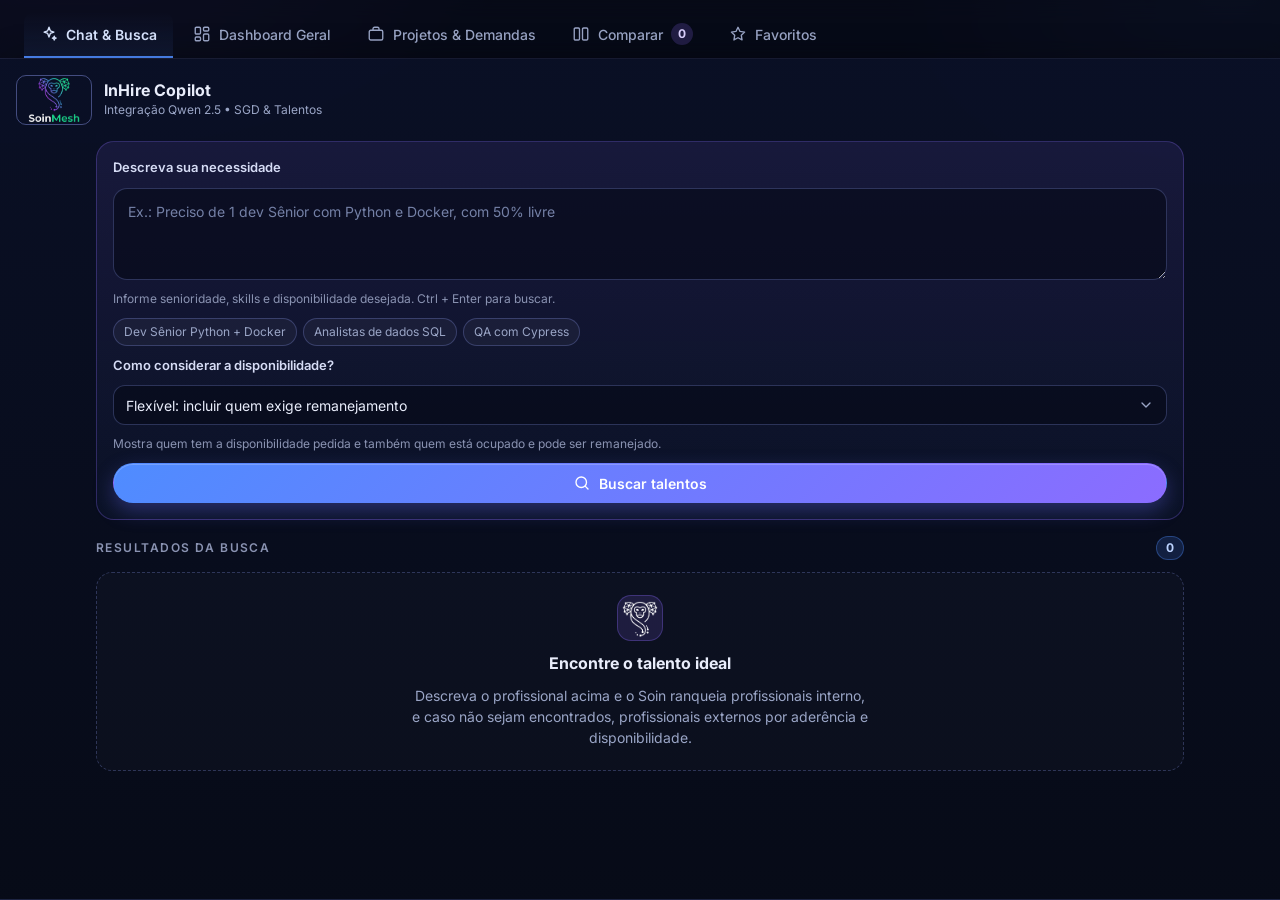
==== commit 9d114e7e: "Atualiza logos do frontend Co-authored-by: Copilot <223556219+Copilot@users.noreply.github.com>" ====
--- a/frontend/index.html
+++ b/frontend/index.html
@@ -5,482 +5,11 @@
   <meta name="viewport" content="width=device-width, initial-scale=1.0">
   <meta name="color-scheme" content="dark">
   <title>InHire AI - Workspace</title>
+  <link rel="icon" type="image/png" href="assets/logo-sem-nome.png">
   <link rel="preconnect" href="https://fonts.googleapis.com">
   <link rel="preconnect" href="https://fonts.gstatic.com" crossorigin>
   <link href="https://fonts.googleapis.com/css2?family=Inter:wght@400;500;600;700&display=swap" rel="stylesheet">
-  <style>
-    /* ==========================================
-       TOKENS
-       ========================================== */
-    :root {
-      --bg: #070b16;
-      --surface: #0d1530;
-      --surface-2: #121c3a;
-      --line: rgba(148, 163, 255, .14);
-      --line-2: rgba(148, 163, 255, .26);
-      --text: #e9edfb;
-      --muted: #9aa5c6;
-      --faint: #8a93b2;
-      --blue: #4f8cff;
-      --cyan: #22d3ee;
-      --violet: #8b6cff;
-      --ok: #34d399;
-      --warn: #fbbf24;
-      --err: #fb7185;
-      --grad: linear-gradient(135deg, #4f8cff 0%, #8b6cff 100%);
-      --grad-text: linear-gradient(90deg, #5aa0ff 0%, #a78bfa 100%);
-      --shadow: 0 12px 32px rgba(0, 0, 0, .38);
-      --sb-w: 392px;
-      --sb-w-c: 72px;
-    }
-
-    * { box-sizing: border-box; }
-    html, body { height: 100%; }
-    body {
-      margin: 0;
-      font-family: Inter, ui-sans-serif, system-ui, -apple-system, "Segoe UI", Roboto, sans-serif;
-      font-size: 14px;
-      line-height: 1.5;
-      color: var(--text);
-      background: var(--bg);
-      overflow: hidden;
-      -webkit-font-smoothing: antialiased;
-    }
-    body::before {
-      content: "";
-      position: fixed; inset: 0; pointer-events: none;
-      background:
-        radial-gradient(60% 50% at 6% -12%, rgba(139, 108, 255, .20), transparent 60%),
-        radial-gradient(45% 40% at 96% 0%, rgba(79, 140, 255, .12), transparent 60%),
-        radial-gradient(50% 45% at 100% 108%, rgba(34, 211, 238, .09), transparent 60%);
-    }
-    button, input, select, textarea { font: inherit; color: inherit; }
-    button { cursor: pointer; }
-    h1, h2, h3, p { margin: 0; }
-    ul { margin: 0; padding: 0; list-style: none; }
-    .hidden { display: none !important; }
-    .sr-only { position: absolute; width: 1px; height: 1px; padding: 0; margin: -1px; overflow: hidden; clip: rect(0,0,0,0); white-space: nowrap; border: 0; }
-    :focus-visible { outline: 2px solid #7aa7ff; outline-offset: 2px; }
-    ::-webkit-scrollbar { width: 10px; height: 10px; }
-    ::-webkit-scrollbar-thumb { background: rgba(148, 163, 255, .22); border-radius: 10px; border: 2px solid transparent; background-clip: padding-box; }
-    ::-webkit-scrollbar-thumb:hover { background: rgba(148, 163, 255, .38); background-clip: padding-box; border: 2px solid transparent; }
-
-    .i { width: 18px; height: 18px; fill: none; stroke: currentColor; stroke-width: 1.8; stroke-linecap: round; stroke-linejoin: round; flex: none; }
-    .i-lg { width: 22px; height: 22px; }
-    .grad { background: var(--grad-text); -webkit-background-clip: text; background-clip: text; color: transparent; }
-    .eyebrow { font-size: 12px; font-weight: 600; letter-spacing: .12em; text-transform: uppercase; color: var(--faint); }
-
-    /* ==========================================
-       BOTÕES
-       ========================================== */
-    .btn {
-      display: inline-flex; align-items: center; justify-content: center; gap: 8px;
-      min-height: 40px; padding: 0 16px; border-radius: 999px;
-      border: 1px solid transparent; background: transparent;
-      font-weight: 600; font-size: 14px; white-space: nowrap;
-      transition: background .18s, border-color .18s, transform .18s, filter .18s, box-shadow .18s, opacity .18s;
-    }
-    .btn-sm { min-height: 34px; padding: 0 13px; font-size: 13px; }
-    .btn-block { width: 100%; }
-    .btn-primary { background: var(--grad); color: #fff; box-shadow: 0 8px 20px rgba(99, 102, 241, .34), inset 0 1px 0 rgba(255,255,255,.2); }
-    .btn-primary:hover { filter: brightness(1.1); transform: translateY(-1px); }
-    .btn-primary:active { filter: brightness(.94); transform: translateY(0); }
-    .btn-ghost { background: rgba(255,255,255,.04); border-color: var(--line-2); color: var(--text); }
-    .btn-ghost:hover { background: rgba(255,255,255,.09); border-color: rgba(148,163,255,.4); }
-    .btn-ghost:active { background: rgba(255,255,255,.06); }
-    .btn-ok { background: rgba(52,211,153,.14); border-color: rgba(52,211,153,.42); color: #a7f3d0; }
-    .btn-ok:hover { background: rgba(52,211,153,.24); }
-    .btn-warn { background: rgba(251,191,36,.13); border-color: rgba(251,191,36,.42); color: #fde68a; }
-    .btn-warn:hover { background: rgba(251,191,36,.23); }
-    .btn-danger { background: rgba(251,113,133,.13); border-color: rgba(251,113,133,.42); color: #fecdd3; }
-    .btn-danger:hover { background: rgba(251,113,133,.24); }
-    .btn[aria-pressed="true"] { background: rgba(79,140,255,.2); border-color: var(--blue); color: #d4e3ff; }
-    .btn:disabled, .btn.is-loading { opacity: .55; cursor: not-allowed; transform: none; box-shadow: none; filter: none; }
-    .btn.is-loading { cursor: progress; }
-    .spin { width: 15px; height: 15px; border: 2px solid currentColor; border-right-color: transparent; border-radius: 50%; animation: spin .7s linear infinite; flex: none; }
-    @keyframes spin { to { transform: rotate(360deg); } }
-
-    .icon-btn {
-      display: inline-grid; place-items: center; width: 40px; height: 40px; flex: none;
-      border-radius: 12px; border: 1px solid var(--line); background: rgba(255,255,255,.03); color: var(--muted);
-      transition: background .18s, color .18s, border-color .18s;
-    }
-    .icon-btn:hover { background: rgba(255,255,255,.09); color: var(--text); border-color: var(--line-2); }
-
-    /* ==========================================
-       LAYOUT E COMPORTAMENTOS (HOVER MODAIS)
-       ========================================== */
-    .app { position: relative; z-index: 1; display: flex; height: 100vh; height: 100dvh; }
-    .main { flex: 1; min-width: 0; display: flex; flex-direction: column; }
-    .backdrop { display: none; }
-    .app.chat-primary { flex-direction: column; }
-    .app.chat-primary .sidebar {
-      width: 100%;
-      flex: 1;
-      order: 2;
-      border-right: 0;
-      border-bottom: 1px solid var(--line);
-    }
-    .app.chat-primary .main {
-      display: flex;
-      flex: none;
-      order: 1;
-      height: auto;
-    }
-    .app.chat-primary .main .content { display: none; }
-    .app.chat-primary .sb-body { width: min(1120px, 100%); margin: 0 auto; }
-    .app.chat-primary .results { padding-bottom: 28px; }
-
-    .cand[data-action], .card.fav[data-action], .cmp-card[data-action] { cursor: pointer; }
-    .cand[data-action]:hover, .card.fav[data-action]:hover, .cmp-card[data-action]:hover {
-      border-color: var(--blue);
-      transform: translateY(-2px);
-      box-shadow: 0 12px 24px rgba(0,0,0,.3);
-    }
-    .tbl tbody tr[data-action] { cursor: pointer; transition: background .15s; }
-    .tbl tbody tr[data-action]:hover { background: rgba(79,140,255,.1); }
-    .people li[data-action] { cursor: pointer; padding: 4px; border-radius: 8px; transition: background 0.15s; }
-    .people li[data-action]:hover { background: rgba(79,140,255,.15); }
-
-    /* ---- Sidebar ---- */
-    .sidebar {
-      width: var(--sb-w); flex: none; display: flex; flex-direction: column; min-height: 0;
-      background: linear-gradient(180deg, rgba(10, 16, 38, .96), rgba(7, 11, 24, .98));
-      border-right: 1px solid var(--line);
-      box-shadow: 8px 0 32px rgba(0,0,0,.28);
-      transition: width .25s ease, transform .25s ease;
-      z-index: 40;
-    }
-    .sb-head { display: flex; align-items: center; justify-content: space-between; gap: 10px; padding: 16px 16px 12px; }
-    .brand { display: flex; align-items: center; gap: 12px; min-width: 0; }
-    .logo { width: 38px; height: 38px; border-radius: 12px; display: grid; place-items: center; flex: none; color: #fff; background: var(--grad); box-shadow: 0 6px 18px rgba(99,102,241,.4), inset 0 1px 0 rgba(255,255,255,.25); }
-    .brand-text strong { display: block; font-size: 16px; letter-spacing: .01em; line-height: 1.2; }
-    .brand-text small { display: block; font-size: 12px; color: var(--muted); }
-    .sb-rail { display: none; flex-direction: column; align-items: center; gap: 10px; padding: 6px 0; }
-    .sb-body { flex: 1; min-height: 0; display: flex; flex-direction: column; }
-    .sb-actions { display: flex; gap: 8px; }
-    .ic-shrink { display: none; }
-
-    /* ---- Sidebar recolhida (desktop) ---- */
-    .app.sb-collapsed .sidebar { width: var(--sb-w-c); }
-    .app.sb-collapsed .sb-body,
-    .app.sb-collapsed .brand-text,
-    .app.sb-collapsed #btn-sb-full { display: none; }
-    .app.sb-collapsed .sb-head { flex-direction: column; justify-content: flex-start; gap: 12px; padding: 16px 0 8px; }
-    .app.sb-collapsed .sb-rail { display: flex; }
-    .app.sb-collapsed #btn-sb-collapse .i { transform: scaleX(-1); }
-
-    /* ---- Chat em tela cheia (desktop) ---- */
-    .app.sb-full .sidebar { width: 100%; flex: 1; box-shadow: none; border-right: 0; }
-    .app.sb-full .main { display: none; }
-    .app.sb-full .sb-head { max-width: 1280px; width: 100%; margin: 0 auto; padding: 18px 24px 12px; }
-    .app.sb-full .sb-body { width: 100%; max-width: 1280px; margin: 0 auto; }
-    .app.sb-full .search-card { margin: 4px 24px 0; }
-    .app.sb-full .results { padding: 20px 24px 32px; }
-    .app.sb-full .grp { grid-template-columns: repeat(auto-fill, minmax(340px, 1fr)); align-items: start; }
-    .app.sb-full .grp-h { grid-column: 1 / -1; }
-    .app.sb-full .ic-expand { display: none; }
-    .app.sb-full .ic-shrink { display: block; }
-    .app.sb-full #btn-sb-collapse { display: none; }
-    
-    .search-card {
-      margin: 4px 16px 0; padding: 16px; border-radius: 18px;
-      background: linear-gradient(180deg, rgba(139,108,255,.11), rgba(79,140,255,.04));
-      border: 1px solid rgba(139,108,255,.28);
-      display: flex; flex-direction: column; gap: 10px;
-    }
-    .search-card label { font-size: 13px; font-weight: 600; color: #d6dcf5; }
-    .ta {
-      width: 100%; min-height: 92px; max-height: 220px; resize: vertical; padding: 12px 14px; border-radius: 14px;
-      background: rgba(5, 9, 22, .6); border: 1px solid var(--line-2); line-height: 1.5;
-      transition: border-color .18s, box-shadow .18s;
-    }
-    .ta::placeholder { color: #7480a6; }
-    .ta:focus, .field:focus { outline: none; border-color: var(--blue); box-shadow: 0 0 0 3px rgba(79,140,255,.22); }
-    .hint { font-size: 12px; color: var(--faint); }
-    .examples { display: flex; flex-wrap: wrap; gap: 6px; }
-    .ex-chip {
-      font-size: 12px; padding: 5px 10px; border-radius: 999px; border: 1px solid var(--line-2);
-      background: rgba(255,255,255,.04); color: var(--muted); text-align: left; line-height: 1.35;
-      transition: background .18s, color .18s, border-color .18s;
-    }
-    .ex-chip:hover { background: rgba(79,140,255,.16); color: #fff; border-color: rgba(79,140,255,.5); }
-    .field {
-      width: 100%; min-height: 40px; padding: 8px 12px; border-radius: 12px;
-      background: rgba(5, 9, 22, .6); border: 1px solid var(--line-2); transition: border-color .18s, box-shadow .18s;
-    }
-    select.field { appearance: none; padding-right: 36px; background-image: url("data:image/svg+xml,%3Csvg xmlns='http://www.w3.org/2000/svg' width='16' height='16' viewBox='0 0 24 24' fill='none' stroke='%239aa5c6' stroke-width='2' stroke-linecap='round' stroke-linejoin='round'%3E%3Cpath d='m6 9 6 6 6-6'/%3E%3C/svg%3E"); background-repeat: no-repeat; background-position: right 12px center; }
-    select.field option { background: #0d1530; color: var(--text); }
-    .field[aria-invalid="true"] { border-color: var(--err); box-shadow: 0 0 0 3px rgba(251,113,133,.16); }
-
-    .results { flex: 1; min-height: 0; overflow-y: auto; padding: 16px; display: flex; flex-direction: column; gap: 12px; }
-    .results-head { display: flex; align-items: center; justify-content: space-between; }
-    .count { display: inline-grid; place-items: center; min-width: 26px; height: 24px; padding: 0 9px; border-radius: 999px; font-size: 12px; font-weight: 700; background: rgba(79,140,255,.16); color: #bcd3ff; border: 1px solid rgba(79,140,255,.34); }
-    .ai-filters { padding: 12px; border-radius: 14px; background: rgba(79,140,255,.07); border: 1px solid rgba(79,140,255,.2); display: grid; gap: 8px; }
-    .ai-filters:empty { display: none; }
-    .ai-filters .ttl { display: flex; align-items: center; gap: 6px; font-size: 12px; font-weight: 600; color: #bcd3ff; }
-    .f-row { display: flex; flex-wrap: wrap; align-items: center; gap: 6px; font-size: 13px; }
-    .f-row > span:first-child { color: var(--faint); min-width: 84px; }
-    .tag { display: inline-flex; align-items: center; gap: 4px; padding: 2px 9px; border-radius: 999px; font-size: 12px; font-weight: 500; background: rgba(255,255,255,.06); border: 1px solid var(--line); color: #cfd6ee; }
-    .tag.brand { background: rgba(139,108,255,.14); border-color: rgba(139,108,255,.38); color: #ddd2ff; }
-    .tag.diff { background: rgba(34,211,238,.12); border-color: rgba(34,211,238,.4); color: #a5f3fc; }
-    .tag.common { color: var(--faint); }
-    .tag.more { background: transparent; color: var(--muted); }
-
-    .grp { display: grid; gap: 10px; }
-    .grp-h { display: flex; align-items: center; gap: 8px; font-size: 13px; font-weight: 600; color: #cfd6ee; }
-    .dot { width: 8px; height: 8px; border-radius: 50%; }
-    .dot.int { background: var(--violet); box-shadow: 0 0 0 3px rgba(139,108,255,.2); }
-    .dot.ext { background: var(--cyan); box-shadow: 0 0 0 3px rgba(34,211,238,.18); }
-
-    .cand {
-      padding: 14px; border-radius: 14px; display: grid; gap: 12px;
-      background: linear-gradient(180deg, rgba(255,255,255,.05), rgba(255,255,255,.02));
-      border: 1px solid var(--line); box-shadow: 0 6px 16px rgba(0,0,0,.22);
-      transition: border-color .18s, transform .18s, box-shadow .18s;
-    }
-    .cand-top { display: flex; align-items: flex-start; gap: 10px; }
-    .rank { min-width: 30px; height: 30px; padding: 0 6px; border-radius: 9px; display: grid; place-items: center; font-weight: 700; font-size: 13px; background: rgba(139,108,255,.16); color: #cdbfff; border: 1px solid rgba(139,108,255,.3); flex: none; }
-    .cand-info { min-width: 0; flex: 1; }
-    .cand-name { font-weight: 650; font-size: 15px; line-height: 1.3; overflow-wrap: anywhere; }
-    .cand-meta { font-size: 13px; color: var(--muted); }
-    .badge { display: inline-flex; align-items: center; gap: 4px; padding: 2px 9px; border-radius: 999px; font-size: 12px; font-weight: 600; white-space: nowrap; border: 1px solid transparent; }
-    .badge.int { background: rgba(139,108,255,.14); border-color: rgba(139,108,255,.4); color: #d9ceff; }
-    .badge.ext { background: rgba(34,211,238,.12); border-color: rgba(34,211,238,.4); color: #a5f3fc; }
-    .badge.ok { background: rgba(52,211,153,.13); border-color: rgba(52,211,153,.4); color: #a7f3d0; }
-    .badge.warn { background: rgba(251,191,36,.13); border-color: rgba(251,191,36,.4); color: #fde68a; }
-    .badge.best { background: rgba(52,211,153,.14); border-color: rgba(52,211,153,.4); color: #a7f3d0; }
-    .badges { display: flex; flex-wrap: wrap; gap: 6px; margin-top: 6px; }
-    .metrics { display: grid; grid-template-columns: 1fr 1fr; gap: 14px; }
-    .metric-h { display: flex; justify-content: space-between; align-items: baseline; font-size: 12px; color: var(--muted); margin-bottom: 5px; }
-    .metric-h b { font-size: 14px; color: var(--text); }
-    .metric small { display: block; margin-top: 4px; font-size: 12px; color: var(--faint); }
-    .bar { height: 6px; border-radius: 999px; background: rgba(255,255,255,.08); overflow: hidden; }
-    .bar i { display: block; height: 100%; border-radius: inherit; transition: width .5s ease; }
-    .bar .brand { background: var(--grad); }
-    .bar .ok { background: linear-gradient(90deg, #10b981, #34d399); }
-    .bar .warn { background: linear-gradient(90deg, #f59e0b, #fbbf24); }
-    .bar .err { background: linear-gradient(90deg, #f43f5e, #fb7185); }
-    .skills-l { font-size: 12px; color: var(--faint); margin-bottom: 5px; }
-    .tags { display: flex; flex-wrap: wrap; gap: 5px; }
-    .actions { display: flex; flex-wrap: wrap; gap: 8px; padding-top: 12px; border-top: 1px solid var(--line); }
-    .actions .btn-main { flex: 1 1 150px; }
-
-    /* ---- Estados ---- */
-    .state { display: grid; justify-items: center; gap: 10px; text-align: center; padding: 30px 18px; border-radius: 16px; border: 1px dashed var(--line-2); background: rgba(255,255,255,.02); color: var(--muted); }
-    .state h3 { color: var(--text); font-size: 16px; }
-    .state p { max-width: 460px; font-size: 14px; }
-    .state .s-ico { width: 46px; height: 46px; display: grid; place-items: center; border-radius: 14px; background: rgba(139,108,255,.14); color: #cdbfff; border: 1px solid rgba(139,108,255,.3); }
-    .state.err .s-ico { background: rgba(251,113,133,.12); color: #fecdd3; border-color: rgba(251,113,133,.35); }
-    .state.err { border-color: rgba(251,113,133,.35); }
-    .state.compact { padding: 22px 14px; }
-
-    .sk { position: relative; overflow: hidden; background: rgba(255,255,255,.06); border-radius: 8px; }
-    .sk::after { content: ""; position: absolute; inset: 0; transform: translateX(-100%); background: linear-gradient(90deg, transparent, rgba(255,255,255,.08), transparent); animation: shimmer 1.4s infinite; }
-    @keyframes shimmer { to { transform: translateX(100%); } }
-    .sk-card { padding: 14px; border-radius: 14px; border: 1px solid var(--line); display: grid; gap: 10px; background: rgba(255,255,255,.02); }
-    .is-loading-val { color: transparent !important; position: relative; border-radius: 8px; background: rgba(255,255,255,.07); width: 70px; min-height: 30px; overflow: hidden; display: inline-block; }
-
-    /* ---- Topbar / tabs ---- */
-    .topbar { display: flex; align-items: center; gap: 12px; padding: 12px 24px 0; border-bottom: 1px solid var(--line); background: rgba(7, 11, 24, .72); backdrop-filter: blur(10px); }
-    .sb-toggle-top { display: none; margin-bottom: 10px; }
-    .app.sb-collapsed .sb-toggle-top { display: inline-flex; }
-    .tabs { display: flex; gap: 4px; overflow-x: auto; scrollbar-width: none; flex: 1; }
-    .tabs::-webkit-scrollbar { display: none; }
-    .tab {
-      display: inline-flex; align-items: center; gap: 8px; padding: 10px 16px; min-height: 46px; white-space: nowrap;
-      background: transparent; border: 0; border-bottom: 2px solid transparent; border-radius: 10px 10px 0 0;
-      font-weight: 500; color: var(--muted); transition: color .18s, background .18s, border-color .18s;
-    }
-    .tab:hover { color: var(--text); background: rgba(255,255,255,.04); }
-    .tab.active { color: #d9e5ff; border-bottom-color: var(--blue); background: linear-gradient(180deg, transparent, rgba(79,140,255,.1)); font-weight: 600; }
-    .pill { display: inline-grid; place-items: center; min-width: 22px; height: 22px; padding: 0 7px; border-radius: 999px; font-size: 12px; font-weight: 700; background: rgba(139,108,255,.2); color: #dcd2ff; }
-
-    .content { flex: 1; overflow-y: auto; padding: 28px 24px 48px; }
-    .page { max-width: 1240px; margin: 0 auto; display: grid; gap: 24px; }
-    .page-head { display: flex; align-items: flex-end; justify-content: space-between; gap: 16px; flex-wrap: wrap; }
-    .page-head h2 { font-size: 28px; line-height: 1.2; letter-spacing: -.01em; margin-top: 4px; font-weight: 700; }
-    .sub { color: var(--muted); margin-top: 6px; max-width: 640px; }
-
-    .card { border-radius: 18px; border: 1px solid var(--line); background: linear-gradient(180deg, rgba(255,255,255,.045), rgba(255,255,255,.015)); box-shadow: var(--shadow); }
-
-    /* ---- KPIs ---- */
-    .kpis { display: grid; grid-template-columns: repeat(4, 1fr); gap: 16px; }
-    .kpi { padding: 18px; display: flex; gap: 14px; align-items: flex-start; }
-    .kpi-ico { width: 40px; height: 40px; border-radius: 12px; display: grid; place-items: center; flex: none; border: 1px solid transparent; }
-    .kpi-ico.ok { background: rgba(52,211,153,.12); color: #6ee7b7; border-color: rgba(52,211,153,.3); }
-    .kpi-ico.warn { background: rgba(251,191,36,.12); color: #fcd34d; border-color: rgba(251,191,36,.3); }
-    .kpi-ico.blue { background: rgba(79,140,255,.14); color: #93bbff; border-color: rgba(79,140,255,.34); }
-    .kpi-ico.violet { background: rgba(139,108,255,.14); color: #c4b5fd; border-color: rgba(139,108,255,.34); }
-    .kpi-label { font-size: 13px; font-weight: 600; color: #cfd6ee; }
-    .kpi-value { font-size: 30px; line-height: 1.2; font-weight: 700; letter-spacing: -.02em; margin: 2px 0; overflow-wrap: anywhere; }
-    .kpi-value.text { font-size: 22px; }
-    .kpi-desc { font-size: 12.5px; color: var(--muted); }
-
-    /* ---- Tabela ---- */
-    .toolbar { display: flex; flex-wrap: wrap; gap: 10px; align-items: center; padding: 14px 16px; border-bottom: 1px solid var(--line); }
-    .search-wrap { position: relative; flex: 1 1 260px; min-width: 200px; }
-    .search-wrap .i { position: absolute; left: 12px; top: 50%; transform: translateY(-50%); color: var(--faint); pointer-events: none; }
-    .search-wrap .field { padding-left: 38px; }
-    .toolbar select.field { width: auto; min-width: 190px; }
-    .tbl-title { display: flex; align-items: center; justify-content: space-between; gap: 10px; flex-wrap: wrap; padding: 16px 16px 0; }
-    .tbl-title h3 { font-size: 16px; }
-    .tbl-count { font-size: 13px; color: var(--muted); }
-    .tbl-wrap { overflow: auto; max-height: min(64vh, 680px); }
-    table.tbl { width: 100%; border-collapse: separate; border-spacing: 0; text-align: left; }
-    .tbl th { position: sticky; top: 0; z-index: 1; background: #141f42; font-size: 12px; text-transform: uppercase; letter-spacing: .08em; font-weight: 600; color: #aab4d6; padding: 12px 16px; border-bottom: 1px solid var(--line-2); white-space: nowrap; }
-    .th-btn { display: inline-flex; align-items: center; gap: 6px; background: none; border: 0; padding: 0; font: inherit; letter-spacing: inherit; text-transform: inherit; color: inherit; }
-    .th-btn:hover { color: #fff; }
-    .tbl td { padding: 14px 16px; border-bottom: 1px solid rgba(148,163,255,.08); vertical-align: middle; }
-    .person { display: flex; align-items: center; gap: 12px; min-width: 0; }
-    .avatar { --h: 230; width: 38px; height: 38px; border-radius: 12px; display: grid; place-items: center; flex: none; font-size: 13px; font-weight: 700; color: #fff; background: linear-gradient(135deg, hsl(var(--h) 70% 52%), hsl(calc(var(--h) + 45) 70% 42%)); }
-    .avatar.sm { width: 28px; height: 28px; border-radius: 9px; font-size: 11px; }
-    .p-name { font-weight: 600; color: #fff; overflow-wrap: anywhere; }
-    .p-sub { font-size: 13px; color: var(--muted); }
-    .disp { min-width: 170px; }
-    .disp-h { display: flex; justify-content: space-between; align-items: center; gap: 8px; margin-bottom: 6px; font-size: 13px; }
-    .disp-h b { font-size: 14px; }
-
-    /* ---- Demandas ---- */
-    .grid-dem { display: grid; grid-template-columns: repeat(auto-fill, minmax(340px, 1fr)); gap: 16px; }
-    .dem { padding: 20px; display: grid; gap: 14px; align-content: start; }
-    .dem-top { display: flex; justify-content: space-between; align-items: flex-start; gap: 12px; }
-    .dem h3 { font-size: 17px; line-height: 1.3; overflow-wrap: anywhere; }
-    .idpill { display: inline-block; margin-top: 6px; padding: 2px 9px; border-radius: 8px; font-size: 12px; font-weight: 600; background: rgba(255,255,255,.06); border: 1px solid var(--line-2); color: #cfd6ee; }
-    .statuspill { display: inline-block; margin-top: 8px; padding: 3px 9px; border-radius: 999px; font-size: 12px; font-weight: 600; background: rgba(110,231,183,.12); border: 1px solid rgba(110,231,183,.3); color: #a7f3d0; }
-    .count-pill { display: inline-flex; align-items: center; gap: 6px; padding: 5px 11px; border-radius: 999px; font-weight: 600; font-size: 13px; background: rgba(79,140,255,.14); border: 1px solid rgba(79,140,255,.34); color: #c3d8ff; white-space: nowrap; }
-    .period { display: flex; align-items: center; gap: 8px; font-size: 13px; color: var(--muted); }
-    .period b { color: var(--text); font-weight: 600; }
-    .people { display: grid; gap: 8px; }
-    .people li { display: flex; align-items: center; gap: 10px; font-size: 14px; }
-    .people li.more-hidden { display: none; }
-    .people.expanded li.more-hidden { display: flex; }
-    .link-btn { background: none; border: 0; padding: 4px 0; color: #93bbff; font-weight: 600; font-size: 13px; justify-self: start; }
-    .link-btn:hover { text-decoration: underline; }
-    .empty-line { color: var(--faint); font-style: italic; font-size: 14px; }
-
-    /* ---- Comparação ---- */
-    .cmp-bar { display: flex; flex-wrap: wrap; align-items: center; gap: 12px; padding: 14px 16px; }
-    .cmp-bar .grow { flex: 1; min-width: 200px; }
-    .cmp-counter { font-weight: 600; }
-    .notice { display: flex; gap: 10px; align-items: flex-start; padding: 12px 14px; border-radius: 12px; font-size: 13.5px; border: 1px solid; }
-    .notice.warn { background: rgba(251,191,36,.1); border-color: rgba(251,191,36,.38); color: #fde68a; }
-    .notice.info { background: rgba(79,140,255,.1); border-color: rgba(79,140,255,.34); color: #c3d8ff; }
-    .notice:empty { display: none; }
-    .insights { display: grid; grid-template-columns: repeat(auto-fit, minmax(240px, 1fr)); gap: 12px; }
-    .insight { padding: 14px 16px; border-radius: 14px; background: rgba(52,211,153,.07); border: 1px solid rgba(52,211,153,.25); }
-    .insight small { display: block; font-size: 12px; color: #86d9b8; font-weight: 600; text-transform: uppercase; letter-spacing: .08em; }
-    .insight b { font-size: 15px; }
-    .insight span { color: var(--muted); font-size: 13px; }
-    .cmp-grid { display: grid; gap: 16px; align-items: start; }
-    .cmp-card { padding: 18px; display: grid; gap: 14px; transition: border-color .18s, transform .18s, box-shadow .18s;}
-    .cmp-card.best-any { border-color: rgba(52,211,153,.35); }
-    .cmp-head { display: flex; justify-content: space-between; align-items: flex-start; gap: 10px; }
-    .cmp-head h3 { font-size: 17px; overflow-wrap: anywhere; line-height: 1.3; }
-    .dl { display: grid; gap: 0; margin: 0; }
-    .dl > div { display: grid; gap: 4px; padding: 10px 0; border-top: 1px solid var(--line); }
-    .dl dt { font-size: 12px; font-weight: 600; letter-spacing: .06em; text-transform: uppercase; color: var(--faint); display: flex; justify-content: space-between; gap: 8px; align-items: center; }
-    .dl dd { margin: 0; font-size: 14.5px; }
-    .dl dd.strong { font-weight: 700; font-size: 18px; }
-    .legend { display: flex; flex-wrap: wrap; gap: 12px; font-size: 12.5px; color: var(--muted); align-items: center; }
-
-    /* ---- Favoritos ---- */
-    .grid-fav { display: grid; grid-template-columns: repeat(auto-fill, minmax(300px, 1fr)); gap: 16px; }
-    .fav { padding: 18px; display: grid; gap: 14px; align-content: start; position: relative; overflow: hidden; transition: border-color .18s, transform .18s, box-shadow .18s; }
-    .fav::before { content: ""; position: absolute; left: 0; top: 0; bottom: 0; width: 3px; background: var(--grad); }
-    .fav-top { display: flex; gap: 12px; align-items: flex-start; }
-    .fav h3 { font-size: 16px; overflow-wrap: anywhere; line-height: 1.3; }
-    .fav-actions { display: flex; flex-wrap: wrap; gap: 8px; padding-top: 12px; border-top: 1px solid var(--line); }
-
-    /* ---- Modais ---- */
-    .modal { position: fixed; inset: 0; z-index: 60; display: flex; align-items: center; justify-content: center; padding: 16px; background: rgba(3, 6, 16, .74); backdrop-filter: blur(6px); animation: fade .18s ease; }
-    @keyframes fade { from { opacity: 0; } }
-    @keyframes pop { from { opacity: 0; transform: translateY(10px) scale(.98); } }
-    .dialog { width: 100%; max-width: 560px; max-height: calc(100dvh - 32px); display: flex; flex-direction: column; border-radius: 20px; border: 1px solid var(--line-2); background: linear-gradient(180deg, #131d3d, #0c1330); box-shadow: 0 28px 70px rgba(0,0,0,.6); animation: pop .2s ease; }
-    .dialog.sm { max-width: 440px; }
-    .dlg-head { display: flex; align-items: flex-start; justify-content: space-between; gap: 12px; padding: 20px 22px 14px; }
-    .dlg-head h3 { font-size: 19px; line-height: 1.3; }
-    .dlg-head p { font-size: 13px; color: var(--muted); margin-top: 2px; }
-    .dlg-body { padding: 4px 22px 18px; overflow-y: auto; display: grid; gap: 16px; }
-    .dlg-foot { display: flex; justify-content: flex-end; gap: 10px; padding: 14px 22px 20px; border-top: 1px solid var(--line); flex-wrap: wrap; }
-    .step { display: grid; gap: 12px; padding: 14px; border-radius: 14px; border: 1px solid var(--line); background: rgba(255,255,255,.025); }
-    .step-h { display: flex; align-items: center; gap: 10px; font-weight: 600; }
-    .step-n { width: 24px; height: 24px; border-radius: 50%; display: grid; place-items: center; font-size: 12px; font-weight: 700; background: var(--grad); color: #fff; flex: none; }
-    .row2 { display: grid; grid-template-columns: 1fr 1fr; gap: 12px; }
-    .fld { display: grid; gap: 6px; align-content: start; }
-    .fld > label { font-size: 13px; font-weight: 600; color: #cfd6ee; }
-    .fld .hint { margin-top: -2px; }
-    .err { font-size: 12.5px; color: #fda4af; display: flex; gap: 5px; align-items: flex-start; min-height: 0; }
-    .err:empty { display: none; }
-    .who { display: flex; align-items: center; gap: 12px; padding: 10px 12px; border-radius: 12px; background: rgba(79,140,255,.08); border: 1px solid rgba(79,140,255,.22); }
-    .summary { padding: 14px; border-radius: 14px; background: rgba(139,108,255,.09); border: 1px solid rgba(139,108,255,.3); display: grid; gap: 8px; font-size: 13.5px; }
-    .summary h4 { margin: 0; font-size: 12px; text-transform: uppercase; letter-spacing: .1em; color: #cdbfff; }
-    .summary ul { display: grid; gap: 6px; }
-    .summary li { display: flex; gap: 8px; align-items: flex-start; }
-    .summary li .i { margin-top: 3px; color: #a78bfa; width: 15px; height: 15px; }
-    .banner-err { padding: 12px 14px; border-radius: 12px; background: rgba(251,113,133,.1); border: 1px solid rgba(251,113,133,.4); color: #fecdd3; font-size: 13.5px; display: flex; gap: 8px; }
-    .banner-err:empty { display: none; }
-
-    /* ---- Toasts ---- */
-    .toasts { position: fixed; right: 20px; bottom: 20px; z-index: 80; display: grid; gap: 10px; width: min(392px, calc(100vw - 32px)); pointer-events: none; }
-    .toast { pointer-events: auto; display: flex; gap: 12px; align-items: flex-start; padding: 12px 14px; border-radius: 14px; background: #121c3c; border: 1px solid var(--line-2); box-shadow: 0 16px 40px rgba(0,0,0,.5); animation: pop .22s ease; }
-    .toast.out { opacity: 0; transform: translateY(8px); transition: .2s; }
-    .toast .t-ico { width: 30px; height: 30px; border-radius: 10px; display: grid; place-items: center; flex: none; }
-    .toast.success { border-color: rgba(52,211,153,.45); } .toast.success .t-ico { background: rgba(52,211,153,.16); color: #6ee7b7; }
-    .toast.error { border-color: rgba(251,113,133,.5); } .toast.error .t-ico { background: rgba(251,113,133,.16); color: #fda4af; }
-    .toast.warn { border-color: rgba(251,191,36,.5); } .toast.warn .t-ico { background: rgba(251,191,36,.16); color: #fcd34d; }
-    .toast.info { border-color: rgba(79,140,255,.5); } .toast.info .t-ico { background: rgba(79,140,255,.16); color: #93bbff; }
-    .toast b { display: block; font-size: 14px; }
-    .toast p { font-size: 13.5px; color: var(--muted); }
-    .toast .t-x { margin-left: auto; background: none; border: 0; color: var(--faint); padding: 4px; border-radius: 8px; }
-    .toast .t-x:hover { color: #fff; background: rgba(255,255,255,.08); }
-
-    /* ==========================================
-       RESPONSIVO
-       ========================================== */
-    @media (max-width: 1200px) {
-      :root { --sb-w: 348px; }
-      .kpis { grid-template-columns: repeat(2, 1fr); }
-    }
-    @media (max-width: 900px) {
-      .sidebar { position: fixed; left: 0; top: 0; bottom: 0; width: min(94vw, 420px); transform: translateX(-102%); }
-      .app.sb-open .sidebar { transform: none; }
-      .app.sb-open .backdrop { display: block; position: fixed; inset: 0; z-index: 35; background: rgba(3,6,16,.66); backdrop-filter: blur(3px); }
-      .app.sb-collapsed .sidebar { width: min(94vw, 420px); }
-      .sb-rail { display: none !important; }
-      #btn-sb-full { display: none !important; }
-      .app.sb-collapsed .sb-body, .app.sb-collapsed .brand-text { display: flex; }
-      .app.sb-collapsed .brand-text { display: block; }
-      .app.sb-collapsed .sb-head { flex-direction: row; justify-content: space-between; padding: 16px 16px 12px; }
-      .app.sb-collapsed #btn-sb-collapse .i { transform: none; }
-      .sb-toggle-top { display: inline-flex !important; }
-      .topbar { padding: 10px 14px 0; gap: 8px; }
-      .content { padding: 20px 14px 40px; }
-      .page-head h2 { font-size: 24px; }
-    }
-    @media (max-width: 760px) {
-      .kpis { grid-template-columns: 1fr; }
-      .tbl-wrap { max-height: none; }
-      .tbl thead { display: none; }
-      .tbl, .tbl tbody, .tbl tr, .tbl td { display: block; width: 100%; }
-      .tbl tr { padding: 14px 16px; border-bottom: 1px solid var(--line); }
-      .tbl td { padding: 6px 0; border: 0; }
-      .tbl td::before { content: attr(data-label); display: block; font-size: 12px; text-transform: uppercase; letter-spacing: .08em; color: var(--faint); margin-bottom: 4px; }
-      .tbl td.td-full::before { display: none; }
-      .tbl tbody tr:hover { background: transparent; }
-      .grid-dem { grid-template-columns: 1fr; }
-      .toolbar select.field { width: 100%; }
-      .row2 { grid-template-columns: 1fr; }
-      .metrics { grid-template-columns: 1fr; }
-      .cmp-grid { grid-template-columns: 1fr !important; }
-      .toasts { right: 16px; left: 16px; width: auto; bottom: 16px; }
-      .modal { align-items: flex-end; padding: 0; }
-      .dialog { max-width: none; border-radius: 22px 22px 0 0; max-height: 94dvh; }
-    }
-    @media (prefers-reduced-motion: reduce) {
-      * { animation-duration: .001ms !important; transition-duration: .001ms !important; }
-    }
-  </style>
+  <link rel="stylesheet" href="assets/css/styles.css">
 </head>
 <body>
 
@@ -524,7 +53,7 @@
     <aside class="sidebar" id="sidebar" aria-label="InHire Copilot — busca inteligente">
       <div class="sb-head">
         <div class="brand">
-          <span class="logo"><svg class="i i-lg" aria-hidden="true"><use href="#i-sparkles"/></svg></span>
+          <span class="logo"><img src="assets/logo.png" alt="Logo InHire"></span>
           <div class="brand-text">
             <strong>InHire Copilot</strong>
             <small>Integração Qwen 2.5 • SGD &amp; Talentos</small>
@@ -572,9 +101,9 @@
           <div id="box-filtros-ia" class="ai-filters"></div>
           <div id="lista-ranking" aria-live="polite">
             <div class="state compact">
-              <span class="s-ico"><svg class="i i-lg" aria-hidden="true"><use href="#i-sparkles"/></svg></span>
+              <span class="s-ico"><img src="assets/logo-sem-nome.png" alt="Logo InHire"></span>
               <h3>Encontre o talento ideal</h3>
-              <p>Descreva a necessidade acima e o Copilot ranqueia profissionais internos e externos por aderência e disponibilidade.</p>
+              <p>Descreva o profissional acima e o Soin ranqueia profissionais interno, e caso não sejam encontrados, profissionais externos por aderência e disponibilidade.</p>
             </div>
           </div>
         </section>
@@ -984,1175 +513,6 @@
 
   <div class="toasts" id="toasts" aria-live="polite" aria-atomic="false"></div>
 
-  <script>
-    // CONFIGURAÇÃO DOS ENDPOINTS DO N8N
-    const N8N_BASE_URL = "http://localhost:5678/webhook";
-    const ENDPOINTS = {
-      BUSCA: `${N8N_BASE_URL}/d487a45d-f399-488d-a16e-0f0b6ed9bf25`,
-      DASHBOARD: `${N8N_BASE_URL}/dashboard-dados`,
-      DEMANDAS: `${N8N_BASE_URL}/demandas-pessoas`,
-      SALVAR_FAV: `${N8N_BASE_URL}/salvar-favorito`,
-      LISTAR_FAV: `${N8N_BASE_URL}/listar-favoritos`,
-      REMANEJAR: `${N8N_BASE_URL}/remanejar-alocacao`,
-      ALOCAR: `${N8N_BASE_URL}/alocar-profissional` // NOVO ENDPOINT DE ALOCAÇÃO
-    };
-
-    const MAX_COMPARACAO = 4;
-    const MESES = ['Jan', 'Fev', 'Mar', 'Abr', 'Mai', 'Jun', 'Jul', 'Ago', 'Set', 'Out', 'Nov', 'Dez'];
-    const ABAS = ['chat', 'dashboard', 'demandas', 'comparar', 'favoritos'];
-
-    let ultimoRanking = [];
-    let selecionadosComparacao = [];
-    let ultimaBuscaFeita = false;
-    let buscando = false;
-
-    let dashPessoas = null;            
-    let dashVisiveis = [];             
-    let demandasCache = null;
-    let favoritosCache = null;
-    let favoritosVisiveis = [];
-    let candidatoRem = null;
-    let remEnviando = false;
-    let remTentou = false;
-    const remToques = new Set();
-    let confirmResolve = null;
-
-    // ==========================================
-    // UTILITÁRIOS
-    // ==========================================
-    const $ = id => document.getElementById(id);
-    const esc = v => String(v ?? '').replace(/[&<>"']/g, c => ({ '&': '&amp;', '<': '&lt;', '>': '&gt;', '"': '&quot;', "'": '&#39;' }[c]));
-    const num = (v, def = null) => { const n = parseInt(v, 10); return Number.isNaN(n) ? def : n; };
-    const clamp = n => Math.max(0, Math.min(100, n));
-    const icon = (n, extra = '') => `<svg class="i ${extra}" aria-hidden="true"><use href="#i-${n}"/></svg>`;
-    const lista = v => Array.isArray(v) ? v : (v && typeof v === 'object' && Object.keys(v).length ? [v] : []);
-    const listaTexto = v => Array.isArray(v) ? v.map(String).filter(Boolean)
-      : (typeof v === 'string' && v.trim() ? v.split(/[,;]/).map(s => s.trim()).filter(Boolean) : []);
-    const candKey = c => String(c.id ?? c.nome);
-    const iniciais = nome => String(nome || '?').trim().split(/\s+/).slice(0, 2).map(p => p[0]).join('').toUpperCase() || '?';
-    const hue = nome => { let h = 0; for (const ch of String(nome || '')) h = (h * 31 + ch.charCodeAt(0)) % 360; return h; };
-    const avatar = (nome, sm = false) => `<span class="avatar ${sm ? 'sm' : ''}" style="--h:${hue(nome)}" aria-hidden="true">${esc(iniciais(nome))}</span>`;
-    const fmtData = v => { const s = String(v ?? ''); const m = s.match(/^(\d{4})-(\d{2})-(\d{2})/); return m ? `${m[3]}/${m[2]}/${m[1]}` : (s || '—'); };
-    const tipoInterno = c => c.tipo_base === 'interno' || /interno|sgd/i.test(String(c.origem || ''));
-    const precisaRemanejar = c => tipoInterno(c) && String(c.status_acao || '').toLowerCase().includes('remanejamento');
-
-    function bar(n, cls) {
-      if (n === null) return '';
-      return `<div class="bar" aria-hidden="true"><i class="${cls}" style="width:${clamp(n)}%"></i></div>`;
-    }
-    const clsDisp = n => n === null ? 'err' : n >= 100 ? 'ok' : n > 0 ? 'warn' : 'err';
-
-    async function requisitar(url, opcoes) {
-      const res = await fetch(url, opcoes);
-      const texto = await res.text();
-      let dados = null;
-      if (texto) { try { dados = JSON.parse(texto); } catch { dados = null; } }
-      if (!res.ok) { const e = new Error(`HTTP ${res.status}`); e.status = res.status; e.dados = dados; throw e; }
-      return dados;
-    }
-    function msgErro(e) {
-      if (e instanceof TypeError) return 'Não foi possível conectar. Verifique o servidor local/n8n.';
-      if (e && e.status) return `O servidor respondeu com erro (HTTP ${e.status}).`;
-      return (e && e.message) || 'Erro inesperado.';
-    }
-
-    function setLoading(btn, on, rotulo) {
-      if (!btn) return;
-      const lbl = btn.querySelector('.btn-label');
-      if (on) {
-        if (lbl) { btn.dataset.label = lbl.textContent; if (rotulo) lbl.textContent = rotulo; }
-        btn.classList.add('is-loading'); btn.disabled = true; btn.setAttribute('aria-busy', 'true');
-        const sp = document.createElement('span'); sp.className = 'spin'; sp.dataset.spin = '1';
-        btn.prepend(sp);
-      } else {
-        btn.querySelector('[data-spin]')?.remove();
-        if (lbl && btn.dataset.label) lbl.textContent = btn.dataset.label;
-        btn.classList.remove('is-loading'); btn.disabled = false; btn.removeAttribute('aria-busy');
-      }
-    }
-
-    function estado({ icone = 'info', titulo, texto, extra = '', erro = false, compacto = false }) {
-      return `<div class="state ${erro ? 'err' : ''} ${compacto ? 'compact' : ''}">
-        <span class="s-ico">${icon(icone, 'i-lg')}</span>
-        <h3>${esc(titulo)}</h3>${texto ? `<p>${esc(texto)}</p>` : ''}${extra}
-      </div>`;
-    }
-
-    // ==========================================
-    // TOASTS
-    // ==========================================
-    function toast(msg, { tipo = 'info', titulo = '', duracao = 5500 } = {}) {
-      const ico = { success: 'check', error: 'alert', warn: 'alert', info: 'info' }[tipo];
-      const el = document.createElement('div');
-      el.className = `toast ${tipo}`;
-      el.setAttribute('role', tipo === 'error' ? 'alert' : 'status');
-      el.innerHTML = `<span class="t-ico">${icon(ico)}</span>
-        <div>${titulo ? `<b>${esc(titulo)}</b>` : ''}<p>${esc(msg)}</p></div>
-        <button type="button" class="t-x" aria-label="Fechar notificação">${icon('x')}</button>`;
-      const fechar = () => { el.classList.add('out'); setTimeout(() => el.remove(), 200); };
-      el.querySelector('.t-x').addEventListener('click', fechar);
-      $('toasts').appendChild(el);
-      while ($('toasts').children.length > 4) $('toasts').firstChild.remove();
-      if (duracao) setTimeout(fechar, duracao);
-    }
-
-    // ==========================================
-    // MODAIS E PERFIL DETALHADO (GLOBAL)
-    // ==========================================
-    const focoAnterior = {};
-    function abrirModal(id, focoId) {
-      const m = $(id);
-      focoAnterior[id] = document.activeElement;
-      m.classList.remove('hidden');
-      setTimeout(() => {
-        const alvo = (focoId && $(focoId)) || m.querySelector('input:not([type=hidden]),select,textarea,button:not(.icon-btn)');
-        alvo && alvo.focus();
-      }, 30);
-    }
-    function fecharModal(id) {
-      if (id === 'modal-remanejar' && remEnviando) return;
-      $(id).classList.add('hidden');
-      if (id === 'modal-confirm' && confirmResolve) { const r = confirmResolve; confirmResolve = null; r(false); }
-      const f = focoAnterior[id];
-      if (f && document.body.contains(f)) f.focus();
-    }
-    function confirmar({ titulo, mensagem, ok = 'Confirmar', perigo = true }) {
-      $('confirm-titulo').textContent = titulo;
-      $('confirm-msg').textContent = mensagem;
-      const b = $('confirm-ok'); b.textContent = ok;
-      b.className = `btn ${perigo ? 'btn-danger' : 'btn-primary'}`;
-      return new Promise(res => { confirmResolve = res; abrirModal('modal-confirm', 'confirm-ok'); });
-    }
-    function resolverConfirm(v) {
-      const r = confirmResolve; confirmResolve = null;
-      $('modal-confirm').classList.add('hidden');
-      const f = focoAnterior['modal-confirm']; if (f && document.body.contains(f)) f.focus();
-      r && r(v);
-    }
-    document.addEventListener('keydown', e => {
-      const abertos = [...document.querySelectorAll('[data-modal]:not(.hidden)')];
-      if (!abertos.length) return;
-      const topo = abertos[abertos.length - 1];
-      if (e.key === 'Escape') { e.preventDefault(); topo.id === 'modal-confirm' ? resolverConfirm(false) : fecharModal(topo.id); return; }
-      if (e.key === 'Tab') {
-        const foc = [...topo.querySelectorAll('button:not(:disabled),input:not([type=hidden]):not(:disabled),select:not(:disabled),textarea:not(:disabled),[href]')].filter(x => x.offsetParent !== null);
-        if (!foc.length) return;
-        const p = foc[0], u = foc[foc.length - 1];
-        if (e.shiftKey && document.activeElement === p) { e.preventDefault(); u.focus(); }
-        else if (!e.shiftKey && document.activeElement === u) { e.preventDefault(); p.focus(); }
-      }
-    });
-    document.querySelectorAll('[data-modal]').forEach(m => m.addEventListener('mousedown', e => {
-      if (e.target === m) m.id === 'modal-confirm' ? resolverConfirm(false) : fecharModal(m.id);
-    }));
-
-    /* Abertura e Montagem do Perfil Detalhado Universal */
-    function abrirDetalhesProfissional(prof) {
-      const nome = prof.nome ?? prof.nome_profissional ?? prof.nome_abreviado ?? 'Não informado';
-      const id = prof.id ?? prof.id_profissional ?? prof.id_colaborador ?? prof.id_talento ?? 'Não informado';
-      const cargo = prof.cargo ?? 'Não informado';
-      const senioridade = prof.senioridade ?? 'Não informada';
-      const origem = prof.origem ?? prof.tipo_base ?? (prof.id_colaborador ? 'Interno' : (prof.id_talento ? 'Externo' : 'Não informada'));
-      const isInterno = /interno|sgd/i.test(origem);
-
-      const skillsAll = listaTexto(prof.skills || prof.skills_cadastradas || prof.skills_buscadas_atendidas || []);
-      const skillsMatch = new Set(listaTexto(prof.skills_atendidas || []));
-      if (skillsAll.length === 0 && skillsMatch.size > 0) { skillsMatch.forEach(s => skillsAll.push(s)); }
-
-      const tempoLivre = num(prof.tempo_livre ?? prof.disponibilidade ?? prof.disponibilidade_media, null);
-      const alocAtual = prof.alocacao_atual ?? prof.percentual_alocado_medio ?? (tempoLivre !== null ? (100 - tempoLivre) + '%' : 'Não informado');
-
-      const demandas = lista(prof.projetos_atuais ?? prof.demandas_atuais ?? []);
-
-      const chavesUsadas = new Set(['nome', 'nome_profissional', 'nome_abreviado', 'id', 'id_profissional', 'id_colaborador', 'id_talento', 'cargo', 'senioridade', 'origem', 'tipo_base', 'skills', 'skills_cadastradas', 'skills_buscadas_atendidas', 'skills_atendidas', 'tempo_livre', 'disponibilidade', 'disponibilidade_media', 'alocacao_atual', 'percentual_alocado_medio', 'projetos_atuais', 'demandas_atuais', 'posicao', 'status_acao', 'aderencia_skills', 'score_ranking', 'qtd_skills_atendidas', 'qtd_skills_pedidas', 'match_encontrado']);
-      let extraHtml = '';
-      for (const [k, v] of Object.entries(prof)) {
-        if (!chavesUsadas.has(k) && v !== null && v !== undefined && v !== '') {
-          const rot = k.replace(/_/g, ' ').replace(/^./, c => c.toUpperCase());
-          const val = typeof v === 'object' ? JSON.stringify(v) : v;
-          extraHtml += `<div><dt style="font-size:12px;font-weight:600;letter-spacing:.06em;text-transform:uppercase;color:var(--faint);padding-bottom:4px">${esc(rot)}</dt><dd style="margin:0;font-size:14px;color:var(--text)">${esc(val)}</dd></div>`;
-        }
-      }
-
-      $('det-titulo').textContent = nome;
-      $('det-sub').textContent = `${cargo} • ${senioridade}`;
-      $('det-avatar').style.setProperty('--h', hue(nome));
-      $('det-avatar').textContent = iniciais(nome);
-
-      const styleBlock = `background:rgba(255,255,255,.02); padding:16px; border-radius:12px; border:1px solid var(--line);`;
-      const s1 = `<div><h4 class="eyebrow" style="color:var(--blue);margin-bottom:10px">1. Identificação</h4>
-        <div style="display:grid; grid-template-columns:1fr 1fr; gap:16px; ${styleBlock}">
-          <div><span style="font-size:12px;color:var(--faint)">ID / Matrícula</span><br><b style="font-size:15px">${esc(id)}</b></div>
-          <div><span style="font-size:12px;color:var(--faint)">Origem</span><br><span class="badge ${isInterno?'int':'ext'}">${esc(origem)}</span></div>
-          <div><span style="font-size:12px;color:var(--faint)">Cargo</span><br><b style="font-size:15px">${esc(cargo)}</b></div>
-          <div><span style="font-size:12px;color:var(--faint)">Senioridade</span><br><b style="font-size:15px">${esc(senioridade)}</b></div>
-        </div></div>`;
-
-      const s2 = `<div><h4 class="eyebrow" style="color:var(--blue);margin-bottom:10px">2. Competências (Skills)</h4>
-        <div style="${styleBlock}">
-          ${skillsAll.length ? `<div class="tags">${skillsAll.map(s => `<span class="tag ${skillsMatch.has(s) ? 'brand' : ''}">${esc(s)}</span>`).join('')}</div>` : '<p style="font-size:14px;color:var(--muted);margin:0">Nenhuma competência cadastrada para este perfil.</p>'}
-        </div></div>`;
-
-      const s3 = `<div><h4 class="eyebrow" style="color:var(--blue);margin-bottom:10px">3. Disponibilidade (Agenda)</h4>
-        <div style="display:grid; grid-template-columns:1fr 1fr; gap:16px; ${styleBlock}">
-          <div><span style="font-size:12px;color:var(--faint)">Tempo Livre</span><br><b style="font-size:18px; color:${tempoLivre === 100 ? '#6ee7b7' : (tempoLivre > 0 ? '#fcd34d' : '#fda4af')}">${tempoLivre !== null ? tempoLivre + '%' : '—'}</b></div>
-          <div><span style="font-size:12px;color:var(--faint)">Total Alocado</span><br><b style="font-size:18px">${esc(alocAtual)}</b></div>
-          <div style="grid-column:1/-1;">${bar(tempoLivre, clsDisp(tempoLivre))}</div>
-        </div></div>`;
-
-      const s4 = `<div><h4 class="eyebrow" style="color:var(--blue);margin-bottom:10px">4. Alocações Atuais (Demandas)</h4>
-        <div style="${styleBlock} display:grid; gap:10px;">
-          ${demandas.length ? demandas.map(d => `<div style="font-size:14px; display:flex; justify-content:space-between; align-items:center; border-bottom:1px solid var(--line-2); padding-bottom:8px">
-            <span><b>${esc(d.nome_demanda ?? d.nome ?? 'Projeto Omitido')}</b> <span style="color:var(--faint);font-size:12px">(ID ${esc(d.id_demanda ?? '—')})</span></span>
-            <span class="count-pill" style="font-size:12px;padding:3px 8px">${esc(d.percentual_na_demanda ?? d.porcentagem ?? '—')}%</span>
-          </div>`).join('') : '<p style="font-size:14px;color:var(--muted);margin:0">Nenhuma alocação ativa neste período.</p>'}
-        </div></div>`;
-
-      const s5 = extraHtml ? `<div><h4 class="eyebrow" style="color:var(--blue);margin-bottom:10px">5. Informações Adicionais</h4>
-        <div style="${styleBlock} display:grid; gap:12px; grid-template-columns:1fr 1fr;">${extraHtml}</div></div>` : '';
-
-      $('det-corpo').innerHTML = s1 + s2 + s3 + s4 + s5;
-      abrirModal('modal-detalhes');
-    }
-
-    // ==========================================
-    // SIDEBAR (recolher / drawer)
-    // ==========================================
-    const app = $('app');
-    const mqMobile = window.matchMedia('(max-width: 900px)');
-    function sidebarAberta() { return mqMobile.matches ? app.classList.contains('sb-open') : !app.classList.contains('sb-collapsed'); }
-    function definirSidebar(aberta) {
-      if (mqMobile.matches) app.classList.toggle('sb-open', aberta);
-      else { app.classList.toggle('sb-collapsed', !aberta); try { localStorage.setItem('inhire_sb_aberta', aberta ? '1' : '0'); } catch (e) {} }
-      const b = $('btn-sb-collapse');
-      if (!b) return;
-      b.setAttribute('aria-expanded', String(aberta));
-      const rot = mqMobile.matches ? 'Fechar painel de busca' : (aberta ? 'Recolher painel de busca' : 'Expandir painel de busca');
-      b.setAttribute('aria-label', rot); b.title = rot;
-    }
-    function focarBusca() { definirSidebar(true); setTimeout(() => $('input-ia').focus(), 260); }
-    function definirTelaCheia(ligar) {
-      if (mqMobile.matches) return;
-      if (ligar) app.classList.remove('sb-collapsed');
-      app.classList.toggle('sb-full', ligar);
-      const b = $('btn-sb-full');
-      if (!b) return;
-      const rot = ligar ? 'Sair da tela cheia' : 'Chat em tela cheia';
-      b.setAttribute('aria-pressed', String(ligar));
-      b.setAttribute('aria-label', rot);
-      b.title = ligar ? 'Sair da tela cheia (Esc)' : 'Chat em tela cheia (Esc para sair)';
-      if (ligar) setTimeout(() => $('input-ia').focus(), 50);
-    }
-    document.addEventListener('keydown', e => {
-      if (e.key === 'Escape' && app.classList.contains('sb-full') && !document.querySelector('[data-modal]:not(.hidden)')) definirTelaCheia(false);
-    });
-    mqMobile.addEventListener('change', () => { app.classList.remove('sb-open'); definirTelaCheia(false); initSidebar(); });
-    function initSidebar() {
-      if (mqMobile.matches) { app.classList.remove('sb-collapsed'); definirSidebar(false); return; }
-      let aberta = true; try { aberta = localStorage.getItem('inhire_sb_aberta') !== '0'; } catch (e) {}
-      definirSidebar(aberta);
-    }
-
-    const DICA_MODO = {
-      faixa_ate: 'Mostra quem tem a disponibilidade pedida e também quem está ocupado e pode ser remanejado.',
-      estrito_0_a_x: 'Mostra apenas profissionais já ocupados (entre 0% e X% livres), úteis para remanejar.',
-      minimo: 'Mostra apenas profissionais com pelo menos X% livres, prontos para alocação direta.'
-    };
-    function atualizarDicaModo() { $('modo-hint').textContent = DICA_MODO[$('modo-disp').value] || ''; }
-
-    // ==========================================
-    // 1. BUSCA INTELIGENTE E RANKING
-    // ==========================================
-    function skeletonRanking() {
-      $('lista-ranking').innerHTML = [1, 2, 3].map(() => `<div class="sk-card" style="margin-bottom:12px">
-        <div class="sk" style="height:18px;width:60%"></div><div class="sk" style="height:12px;width:40%"></div>
-        <div class="sk" style="height:34px"></div><div class="sk" style="height:34px"></div></div>`).join('');
-    }
-
-    async function executarBusca() {
-      if (buscando) return;
-      const texto = $('input-ia').value;
-      const modoDisp = $('modo-disp').value;
-      const btn = $('btn-buscar');
-      buscando = true; setLoading(btn, true, 'Buscando…');
-      skeletonRanking();
-      try {
-        let data = await requisitar(ENDPOINTS.BUSCA, {
-          method: 'POST',
-          headers: { 'Content-Type': 'application/json' },
-          body: JSON.stringify({ texto_busca: texto, modo_disponibilidade: modoDisp })
-        });
-        if (Array.isArray(data)) data = data[0];
-        ultimaBuscaFeita = true;
-        renderizarResultadoBusca(data || {});
-        const n = ultimoRanking.length;
-        toast(n ? `${n} ${n === 1 ? 'talento encontrado' : 'talentos encontrados'}.` : 'Nenhum talento encontrado para esta busca.', { tipo: n ? 'success' : 'info' });
-      } catch (err) {
-        console.error(err);
-        $('lista-ranking').innerHTML = estado({
-          icone: 'alert', erro: true, compacto: true, titulo: 'Não foi possível buscar', texto: msgErro(err),
-          extra: `<button type="button" class="btn btn-ghost btn-sm" data-action="buscar">${icon('refresh')}<span>Tentar novamente</span></button>`
-        });
-        toast(msgErro(err), { tipo: 'error', titulo: 'Erro na busca' });
-      } finally {
-        buscando = false; setLoading(btn, false);
-      }
-    }
-
-    function cardCandidato(cand, i) {
-      const rem = precisaRemanejar(cand);
-      const ader = num(cand.aderencia_skills);
-      const livre = num(cand.tempo_livre);
-      const emComp = selecionadosComparacao.some(s => candKey(s) === candKey(cand));
-      const skills = listaTexto(cand.skills_atendidas);
-      const btnPrincipal = rem
-        ? `<button type="button" class="btn btn-warn btn-sm btn-main" data-action="acao-principal" data-i="${i}">${icon('swap')}<span>Remanejar alocação</span></button>`
-        : `<button type="button" class="btn btn-ok btn-sm btn-main" data-action="acao-principal" data-i="${i}">${icon('plus')}<span>Adicionar ao projeto</span></button>`;
-      
-      return `<article class="cand" data-action="ver-perfil" data-ctx="busca" data-i="${i}">
-        <div class="cand-top">
-          <span class="rank" title="Posição no ranking">${esc(cand.posicao ?? i + 1)}</span>
-          <div class="cand-info">
-            <h4 class="cand-name" style="margin:0">${esc(cand.nome)}</h4>
-            <p class="cand-meta">${esc(cand.cargo)} • ${esc(cand.senioridade)}</p>
-            <div class="badges">
-              <span class="badge ${tipoInterno(cand) ? 'int' : 'ext'}">${tipoInterno(cand) ? 'Interno (SGD)' : 'Externo'}</span>
-              <span class="badge ${rem ? 'warn' : 'ok'}">${rem ? 'Requer remanejamento' : 'Alocação direta'}</span>
-            </div>
-          </div>
-        </div>
-        <div class="metrics">
-          <div class="metric">
-            <div class="metric-h"><span>Aderência às skills</span><b>${esc(cand.aderencia_skills ?? '—')}</b></div>
-            ${bar(ader, 'brand')}
-          </div>
-          <div class="metric">
-            <div class="metric-h"><span>Tempo livre</span><b>${esc(cand.tempo_livre ?? '—')}</b></div>
-            ${bar(livre, clsDisp(livre))}
-            <small>Alocação atual: ${esc(cand.alocacao_atual ?? '—')}</small>
-          </div>
-        </div>
-        ${skills.length ? `<div><p class="skills-l">Skills atendidas</p><div class="tags">${skills.map(s => `<span class="tag brand">${esc(s)}</span>`).join('')}</div></div>` : ''}
-        <div class="actions">
-          ${btnPrincipal}
-          <button type="button" class="btn btn-ghost btn-sm" data-action="favoritar" data-i="${i}" title="Salvar nos favoritos">${icon('star')}<span>Favoritar</span></button>
-          <button type="button" class="btn btn-ghost btn-sm" data-action="comparar" data-i="${i}" data-key="${esc(candKey(cand))}" aria-pressed="${emComp}" title="Adicionar à comparação">${icon('columns')}<span>Comparar</span></button>
-        </div>
-      </article>`;
-    }
-
-    function renderizarResultadoBusca(data) {
-      const resumo = data.resumo_busca || {};
-      ultimoRanking = lista(data.ranking);
-
-      $('kpi-total').innerText = resumo.total_encontrados ?? 0;
-
-      const f = resumo.filtros_extraidos || {};
-      const skillsF = listaTexto(f.skills);
-      $('box-filtros-ia').innerHTML = `
-        <p class="ttl">${icon('sparkles', '" style="width:14px;height:14px')}Filtros identificados pela IA</p>
-        <div class="f-row"><span>Senioridade</span><span class="tag brand">${esc(f.senioridade || 'Todas')}</span></div>
-        <div class="f-row"><span>Skills</span>${skillsF.length ? skillsF.map(s => `<span class="tag brand">${esc(s)}</span>`).join('') : '<span class="tag">Nenhuma identificada</span>'}</div>
-        <div class="f-row"><span>Livre (mínimo)</span><span class="tag brand">${esc(f.disponibilidade_minima ?? 50)}%</span></div>`;
-
-      const container = $('lista-ranking');
-      if (ultimoRanking.length === 0) {
-        container.innerHTML = estado({ icone: 'search', compacto: true, titulo: 'Nenhum talento encontrado', texto: 'Tente reduzir a disponibilidade mínima, remover uma skill ou usar o modo flexível.' });
-        return;
-      }
-
-      const internos = [], externos = [];
-      ultimoRanking.forEach((c, i) => (tipoInterno(c) ? internos : externos).push(cardCandidato(c, i)));
-      const grupo = (rotulo, cls, itens) => itens.length ? `<section class="grp" style="margin-bottom:18px">
-        <h3 class="grp-h"><span class="dot ${cls}"></span>${rotulo}<span class="count">${itens.length}</span></h3>${itens.join('')}</section>` : '';
-      container.innerHTML = grupo('Profissionais internos', 'int', internos) + grupo('Profissionais externos', 'ext', externos);
-    }
-
-    // ==========================================
-    // 6. NOVA ALOCAÇÃO EFETIVA
-    // ==========================================
-    function abrirModalAlocacaoCand(cand) {
-      const livreAtual = num(cand.tempo_livre ?? cand.disponibilidade ?? cand.disponibilidade_media ?? 0);
-      if (livreAtual <= 0) {
-        toast(`Profissional sem disponibilidade livre. Iniciando fluxo de remanejamento.`, { tipo: 'warn' });
-        abrirModalRemanejarCand(cand);
-        return;
-      }
-      candidatoRem = cand;
-      $('aloc-id-colab').value = cand.id ?? cand.id_colaborador ?? cand.id_talento;
-      $('aloc-disp-atual').value = livreAtual;
-      $('aloc-nome').textContent = cand.nome;
-      $('aloc-avatar').textContent = iniciais(cand.nome);
-      $('aloc-avatar').style.setProperty('--h', hue(cand.nome));
-      $('aloc-disp').textContent = `${livreAtual}%`;
-      $('aloc-pct').value = Math.min(livreAtual, 50);
-      
-      popularSelectDemandasAlocacao();
-      previewDisponibilidade();
-      $('aloc-erro-geral').innerHTML = '';
-      mudarAbaAlocacao('existente');
-      abrirModal('modal-alocar', 'aloc-pct');
-    }
-
-    function alocarDiretoCand(cand) { abrirModalAlocacaoCand(cand); }
-    function alocarDireto(index) { alocarDiretoCand(ultimoRanking[index] || dashVisiveis[index]); }
-
-    function mudarAbaAlocacao(tipo) {
-      $('aloc-tipo').value = tipo;
-      $('tab-aloc-existente').classList.toggle('active', tipo === 'existente');
-      $('tab-aloc-nova').classList.toggle('active', tipo === 'nova');
-      $('view-aloc-existente').classList.toggle('hidden', tipo === 'nova');
-      $('view-aloc-nova').classList.toggle('hidden', tipo === 'existente');
-    }
-
-    function previewDisponibilidade() {
-      const dispAtual = Number($('aloc-disp-atual').value);
-      const digitado = Number($('aloc-pct').value);
-      const btn = $('btn-confirmar-aloc');
-      const preview = $('aloc-preview');
-
-      if (digitado <= 0 || digitado > 100) {
-        preview.textContent = "Inválido"; preview.style.color = '#fb7185';
-        btn.disabled = true;
-      } else if (digitado > dispAtual) {
-        preview.textContent = "Ultrapassa limite"; preview.style.color = '#fb7185';
-        btn.disabled = true;
-      } else {
-        const restante = dispAtual - digitado;
-        preview.textContent = `${restante}% restantes`;
-        preview.style.color = restante === 0 ? '#fcd34d' : '#6ee7b7';
-        btn.disabled = false;
-      }
-    }
-
-    async function popularSelectDemandasAlocacao() {
-      const sel = $('aloc-demanda-select');
-      const montar = () => {
-        sel.innerHTML = '<option value="">-- Escolha a Demanda --</option>' + 
-          (demandasCache || []).map(d => `<option value="${esc(d.id)}">${esc(d.nome)} (ID: ${esc(d.id)})</option>`).join('');
-      };
-      if (demandasCache) return montar();
-      try {
-        const t = await (await fetch(ENDPOINTS.DEMANDAS)).text();
-        demandasCache = lista(t ? JSON.parse(t) : []);
-        montar();
-      } catch (e) { sel.innerHTML = '<option value="">Falha ao listar demandas</option>'; }
-    }
-
-    async function efetivarAlocacao() {
-      const tipo = $('aloc-tipo').value;
-      const pct = Number($('aloc-pct').value);
-      const dispAtual = Number($('aloc-disp-atual').value);
-      
-      const payload = {
-        id_colaborador: $('aloc-id-colab').value,
-        percentual: pct,
-        mes: MESES[new Date().getMonth()],
-        ano: new Date().getFullYear()
-      };
-
-      if (pct <= 0 || pct > dispAtual) {
-        toast("Percentual inválido ou indisponível.", { tipo: 'warn' }); return;
-      }
-
-      if (tipo === 'existente') {
-        payload.id_demanda = $('aloc-demanda-select').value;
-        if (!payload.id_demanda) { $('err-aloc-demanda-select').textContent = "Selecione a demanda."; return; }
-        else $('err-aloc-demanda-select').textContent = "";
-      } else {
-        payload.nova_demanda_nome = $('aloc-nova-nome').value.trim();
-        payload.nova_demanda_inicio = $('aloc-nova-inicio').value;
-        payload.nova_demanda_fim = $('aloc-nova-fim').value;
-        
-        let erro = false;
-        if (!payload.nova_demanda_nome) { $('err-aloc-nova-nome').textContent = "Nome obrigatório."; erro = true; } else $('err-aloc-nova-nome').textContent = "";
-        if (!payload.nova_demanda_inicio) { $('err-aloc-nova-inicio').textContent = "Início obrigatório."; erro = true; } else $('err-aloc-nova-inicio').textContent = "";
-        if (payload.nova_demanda_fim && new Date(payload.nova_demanda_fim) < new Date(payload.nova_demanda_inicio)) {
-          $('aloc-erro-geral').innerHTML = `<span>Término não pode ser anterior ao início.</span>`; erro = true;
-        }
-        if (erro) return;
-      }
-
-      const btn = $('btn-confirmar-aloc');
-      setLoading(btn, true, 'Registrando...');
-      $('aloc-erro-geral').innerHTML = '';
-
-      try {
-        await requisitar(ENDPOINTS.ALOCAR, {
-          method: 'POST', headers: { 'Content-Type': 'application/json' },
-          body: JSON.stringify(payload)
-        });
-        
-        fecharModal('modal-alocar');
-        toast(`Profissional alocado com sucesso! Disponibilidade restante: ${dispAtual - pct}%.`, { tipo: 'success', duracao: 6000 });
-        
-        // Atualiza a tela limpando caches
-        demandasCache = null; dashPessoas = null; $('grid-demandas').dataset.carregado = '';
-        carregarDashboard();
-        if (ultimaBuscaFeita) executarBusca();
-      } catch (e) {
-        console.error(e);
-        $('aloc-erro-geral').innerHTML = `${icon('alert')}<span>Erro na alocação: ${esc(msgErro(e))}</span>`;
-        toast("Falha ao registrar alocação no banco.", { tipo: 'error' });
-      } finally {
-        setLoading(btn, false);
-      }
-    }
-
-
-    // ==========================================
-    // 2. DASHBOARD COM DADOS REAIS DO POSTGRESQL
-    // ==========================================
-    let dashSort = 'disp-desc';
-
-    function skeletonLinhasDash() {
-      $('dash-tabela-bench').innerHTML = [1, 2, 3, 4, 5].map(() => `<tr><td colspan="4" class="td-full"><div class="sk" style="height:38px"></div></td></tr>`).join('');
-    }
-
-    async function carregarDashboard() {
-      const tabela = $('dash-tabela-bench');
-      const primeira = dashPessoas === null;
-      const btn = $('btn-refresh-dash');
-      if (primeira) {
-        skeletonLinhasDash();
-        ['dash-bench', 'dash-parcial', 'dash-demandas', 'dash-skill'].forEach(id => { $(id).innerText = '0'; $(id).classList.add('is-loading-val'); });
-      }
-      setLoading(btn, true, 'Atualizando…');
-      try {
-        const [pessoasRes, demandasRes] = await Promise.all([fetch(ENDPOINTS.DASHBOARD), fetch(ENDPOINTS.DEMANDAS)]);
-        if (!pessoasRes.ok || !demandasRes.ok) throw new Error('Falha ao consultar os endpoints do PostgreSQL');
-        const [pt, dt] = await Promise.all([pessoasRes.text(), demandasRes.text()]);
-        const pessoas = lista(pt ? JSON.parse(pt) : []);
-        const demandas = lista(dt ? JSON.parse(dt) : []);
-        demandasCache = demandas;
-        const livres = pessoas.filter(p => Number(p.disponibilidade) > 0);
-        dashPessoas = livres;
-        const contagem = new Map();
-        livres.forEach(p => listaTexto(p.skills).forEach(s => contagem.set(s, (contagem.get(s) || 0) + 1)));
-        const top = [...contagem.entries()].sort((a, b) => b[1] - a[1])[0];
-        const bench = livres.filter(p => Number(p.disponibilidade) === 100).length;
-        ['dash-bench', 'dash-parcial', 'dash-demandas', 'dash-skill'].forEach(id => $(id).classList.remove('is-loading-val'));
-        $('dash-bench').innerText = bench;
-        $('dash-parcial').innerText = livres.length - bench;
-        $('dash-demandas').innerText = demandas.length;
-        $('dash-skill').innerText = top ? top[0] : '-';
-        $('dash-skill-desc').innerText = top ? `Presente em ${top[1]} ${top[1] === 1 ? 'profissional livre' : 'profissionais livres'}.` : 'Sem skills registradas entre os livres.';
-        renderTabelaBench();
-      } catch (error) {
-        console.error(error);
-        ['dash-bench', 'dash-parcial', 'dash-demandas', 'dash-skill'].forEach(id => { $(id).classList.remove('is-loading-val'); if (primeira) $(id).innerText = '-'; });
-        if (primeira) {
-          tabela.innerHTML = `<tr><td colspan="4" class="td-full">${estado({
-            icone: 'alert', erro: true, compacto: true, titulo: 'Não foi possível carregar o PostgreSQL',
-            texto: msgErro(error),
-            extra: `<button type="button" class="btn btn-ghost btn-sm" data-action="recarregar-dashboard">${icon('refresh')}<span>Tentar novamente</span></button>`
-          })}</td></tr>`;
-        } else {
-          toast(msgErro(error), { tipo: 'error', titulo: 'Falha ao atualizar o dashboard' });
-        }
-      } finally {
-        setLoading(btn, false);
-      }
-    }
-
-    function renderTabelaBench() {
-      if (dashPessoas === null) return;
-      const termo = $('dash-busca').value.trim().toLowerCase();
-      const filtro = $('dash-filtro').value;
-      dashSort = $('dash-ordem').value;
-      let itens = dashPessoas.filter(p => {
-        const d = Number(p.disponibilidade);
-        if (filtro === 'bench' && d !== 100) return false;
-        if (filtro === 'parcial' && d === 100) return false;
-        if (!termo) return true;
-        return [p.nome, p.cargo, p.senioridade, ...listaTexto(p.skills)].some(v => String(v ?? '').toLowerCase().includes(termo));
-      });
-      const [campo, dir] = dashSort.split('-');
-      const f = dir === 'asc' ? 1 : -1;
-      itens.sort((a, b) => campo === 'nome'
-        ? f * String(a.nome ?? '').localeCompare(String(b.nome ?? ''), 'pt-BR')
-        : f * (Number(a.disponibilidade) - Number(b.disponibilidade)) || String(a.nome ?? '').localeCompare(String(b.nome ?? ''), 'pt-BR'));
-      $('th-nome').setAttribute('aria-sort', campo === 'nome' ? (dir === 'asc' ? 'ascending' : 'descending') : 'none');
-      $('th-disp').setAttribute('aria-sort', campo === 'disp' ? (dir === 'asc' ? 'ascending' : 'descending') : 'none');
-
-      dashVisiveis = itens; // Snapshot para clique do modal
-
-      const media = dashPessoas.length ? Math.round(dashPessoas.reduce((s, p) => s + Number(p.disponibilidade), 0) / dashPessoas.length) : 0;
-      $('dash-contagem').textContent = `Exibindo ${itens.length} de ${dashPessoas.length} • Disponibilidade média: ${media}%`;
-
-      const tabela = $('dash-tabela-bench');
-      if (!dashPessoas.length) {
-        tabela.innerHTML = `<tr><td colspan="4" class="td-full">${estado({ icone: 'users', compacto: true, titulo: 'Nenhum talento disponível', texto: 'Todos os profissionais estão totalmente alocados no momento.' })}</td></tr>`;
-        return;
-      }
-      if (!itens.length) {
-        tabela.innerHTML = `<tr><td colspan="4" class="td-full">${estado({ icone: 'search', compacto: true, titulo: 'Nada encontrado com estes filtros', extra: `<button type="button" class="btn btn-ghost btn-sm" data-action="dash-limpar-filtros">Limpar filtros</button>` })}</td></tr>`;
-        return;
-      }
-      tabela.innerHTML = itens.map((p, idx) => {
-        const d = Number(p.disponibilidade);
-        const livre = d === 100;
-        const skills = listaTexto(p.skills);
-        // Cada linha clicável com sua ação global do modal
-        return `<tr data-action="ver-perfil" data-ctx="dash" data-i="${idx}">
-          <td data-label="Profissional"><div class="person">${avatar(p.nome)}<span class="p-name">${esc(p.nome)}</span></div></td>
-          <td data-label="Cargo / Senioridade"><div>${esc(p.cargo) || '-'}</div>${p.senioridade ? `<div class="p-sub">${esc(p.senioridade)}</div>` : ''}</td>
-          <td data-label="Principais skills"><div class="tags" title="${esc(skills.join(', '))}">${skills.length
-            ? skills.slice(0, 4).map(s => `<span class="tag">${esc(s)}</span>`).join('') + (skills.length > 4 ? `<span class="tag more">+${skills.length - 4}</span>` : '')
-            : '<span class="p-sub">-</span>'}</div></td>
-          <td data-label="Disponibilidade"><div class="disp">
-            <div class="disp-h"><b style="color:${livre ? '#6ee7b7' : '#fcd34d'}">${esc(p.disponibilidade)}% livre</b><span class="badge ${livre ? 'ok' : 'warn'}">${livre ? 'Bench' : 'Parcial'}</span></div>
-            ${bar(d, livre ? 'ok' : 'warn')}</div></td>
-        </tr>`;
-      }).join('');
-    }
-
-    // ==========================================
-    // 3. DEMANDAS E PROJETOS REAIS
-    // ==========================================
-    function skeletonDemandas() {
-      $('grid-demandas').innerHTML = [1, 2, 3, 4].map(() => `<div class="card dem"><div class="sk" style="height:22px;width:65%"></div><div class="sk" style="height:14px;width:45%"></div><div class="sk" style="height:60px"></div></div>`).join('');
-    }
-
-    async function carregarDemandas() {
-      const grid = $('grid-demandas');
-      const primeira = !grid.dataset.carregado;
-      const btn = $('btn-refresh-dem');
-      if (primeira) skeletonDemandas();
-      setLoading(btn, true, 'Atualizando…');
-      try {
-        const res = await fetch(ENDPOINTS.DEMANDAS);
-        if (!res.ok) throw new Error(`HTTP ${res.status}`);
-        const t = await res.text();
-        demandasCache = lista(t ? JSON.parse(t) : []);
-        grid.dataset.carregado = '1';
-        renderDemandas();
-      } catch (error) {
-        console.error(error);
-        if (primeira) {
-          grid.innerHTML = estado({
-            icone: 'alert', erro: true, titulo: 'Não foi possível carregar as demandas do PostgreSQL',
-            texto: error instanceof TypeError ? msgErro(error) : String(error.message),
-            extra: `<button type="button" class="btn btn-ghost btn-sm" data-action="recarregar-demandas">${icon('refresh')}<span>Tentar novamente</span></button>`
-          });
-          grid.style.display = 'block';
-        } else toast(msgErro(error), { tipo: 'error', titulo: 'Falha ao atualizar demandas' });
-      } finally { setLoading(btn, false); }
-    }
-
-    function renderDemandas() {
-      const grid = $('grid-demandas');
-      grid.style.display = '';
-      const termo = $('dem-busca').value.trim().toLowerCase();
-      const todas = demandasCache || [];
-      const itens = todas.filter(d => !termo || [d.nome, d.id, ...lista(d.colaboradores).map(p => p.nome)].some(v => String(v ?? '').toLowerCase().includes(termo)));
-      $('dem-contagem').textContent = `${itens.length} de ${todas.length} ${todas.length === 1 ? 'demanda' : 'demandas'}`;
-      if (!todas.length) { grid.style.display = 'block'; grid.innerHTML = estado({ icone: 'folder', titulo: 'Nenhuma demanda ativa', texto: 'Quando houver projetos em andamento, eles aparecerão aqui com os profissionais alocados.' }); return; }
-      if (!itens.length) { grid.style.display = 'block'; grid.innerHTML = estado({ icone: 'search', titulo: 'Nenhuma demanda encontrada', texto: 'Ajuste o termo de busca.' }); return; }
-      
-      grid.innerHTML = itens.map((d) => {
-        const dIndex = demandasCache.indexOf(d); // resgata o ID original no cache global p/ modal
-        const colabs = lista(d.colaboradores);
-        const total = d.pessoas ?? colabs.length;
-        const LIM = 6;
-        return `<article class="card dem">
-          <div class="dem-top">
-            <div><h3>${esc(d.nome)}</h3><span class="idpill">ID ${esc(d.id)}</span>${d.andamento ? `<span class="statuspill">${esc(d.andamento)}</span>` : ''}</div>
-            <span class="count-pill" title="Profissionais alocados">${icon('users')}${esc(total)}</span>
-          </div>
-          <p class="period">${icon('clock')}<span><b>${esc(fmtData(d.inicio))}</b> até <b>${esc(fmtData(d.termino))}</b></span></p>
-          <div>
-            <p class="eyebrow" style="margin-bottom:8px">Profissionais (${esc(total)})</p>
-            ${colabs.length ? `<ul class="people">${colabs.map((p, k) => `<li class="${k >= LIM ? 'more-hidden' : ''}" data-action="ver-perfil" data-ctx="demanda" data-di="${dIndex}" data-ci="${k}">${avatar(p.nome, true)}<span>${esc(p.nome)}</span></li>`).join('')}</ul>
-              ${colabs.length > LIM ? `<button type="button" class="link-btn" data-action="dem-mais" aria-expanded="false" data-total="${colabs.length - LIM}">Ver mais ${colabs.length - LIM}</button>` : ''}`
-              : '<p class="empty-line">Ninguém alocado.</p>'}
-          </div>
-        </article>`;
-      }).join('');
-    }
-
-    // ==========================================
-    // 4. FAVORITOS
-    // ==========================================
-    let ocultos = new Set();
-    try { ocultos = new Set(JSON.parse(localStorage.getItem('inhire_fav_ocultos') || '[]')); } catch (e) {}
-    const salvarOcultos = () => { try { localStorage.setItem('inhire_fav_ocultos', JSON.stringify([...ocultos])); } catch (e) {} };
-    const favKey = x => [x.id ?? x.id_favorito ?? '', x.id_profissional ?? '', x.nome_profissional ?? ''].join('|');
-
-    async function salvarFavoritoCand(cand, btn) {
-      setLoading(btn, true, 'Salvando…');
-      try {
-        const dados = await requisitar(ENDPOINTS.SALVAR_FAV, {
-          method: 'POST', headers: { 'Content-Type': 'application/json' },
-          body: JSON.stringify({
-            id_gerente: 1, id_profissional: cand.id, nome_profissional: cand.nome,
-            origem: cand.tipo_base === 'interno' ? 'SGD (Interno)' : 'Externo',
-            cargo: cand.cargo, senioridade: cand.senioridade,
-            score_ranking: num(cand.aderencia_skills, 100), disponibilidade_media: num(cand.tempo_livre, 100)
-          })
-        });
-        favoritosCache = null;
-        toast((dados && dados.mensagem) || `${cand.nome} foi adicionado aos favoritos.`, { tipo: 'success', titulo: 'Favorito salvo' });
-      } catch (e) {
-        console.error(e);
-        toast(msgErro(e), { tipo: 'error', titulo: 'Não foi possível favoritar' });
-      } finally { setLoading(btn, false); }
-    }
-    function salvarFavorito(index, btn) { return salvarFavoritoCand(ultimoRanking[index], btn); }
-
-    async function carregarFavoritos() {
-      const div = $('lista-favoritos');
-      const primeira = favoritosCache === null;
-      const btn = $('btn-refresh-fav');
-      if (primeira) div.innerHTML = [1, 2, 3].map(() => `<div class="card fav"><div class="sk" style="height:20px;width:60%"></div><div class="sk" style="height:14px;width:40%"></div><div class="sk" style="height:34px"></div></div>`).join('');
-      setLoading(btn, true, 'Atualizando…');
-      try {
-        const res = await fetch(ENDPOINTS.LISTAR_FAV);
-        if (!res.ok) throw new Error(`HTTP ${res.status}`);
-        const text = await res.text();
-        favoritosCache = lista(text ? JSON.parse(text) : []);
-        renderFavoritos();
-      } catch (e) {
-        console.error(e);
-        if (primeira) {
-          div.style.display = 'block';
-          div.innerHTML = estado({
-            icone: 'alert', erro: true, titulo: 'Erro ao carregar favoritos', texto: e instanceof TypeError ? msgErro(e) : String(e.message),
-            extra: `<button type="button" class="btn btn-ghost btn-sm" data-action="recarregar-favoritos">${icon('refresh')}<span>Tentar novamente</span></button>`
-          });
-        } else toast(msgErro(e), { tipo: 'error', titulo: 'Falha ao atualizar favoritos' });
-      } finally { setLoading(btn, false); }
-    }
-
-    function renderFavoritos() {
-      const div = $('lista-favoritos');
-      div.style.display = '';
-      const todos = favoritosCache || [];
-      favoritosVisiveis = todos.filter(x => !ocultos.has(favKey(x)));
-      const nOcultos = todos.length - favoritosVisiveis.length;
-      $('fav-aviso').innerHTML = nOcultos
-        ? `${icon('info')}<span>${nOcultos} ${nOcultos === 1 ? 'favorito removido da lista' : 'favoritos removidos da lista'} neste navegador. <button type="button" class="link-btn" style="display:inline" data-action="fav-restaurar">Restaurar</button></span>` : '';
-      if (!favoritosVisiveis.length) {
-        div.style.display = 'block';
-        div.innerHTML = estado({
-          icone: 'star', titulo: 'Nenhum favorito ainda',
-          texto: 'Faça uma busca no painel InHire Copilot e toque em “Favoritar” nos candidatos que quiser acompanhar. Eles aparecerão aqui.',
-          extra: `<button type="button" class="btn btn-primary btn-sm" data-action="focar-busca">${icon('search')}<span>Ir para a busca</span></button>`
-        });
-        return;
-      }
-      div.innerHTML = favoritosVisiveis.map((x, i) => {
-        const interno = /interno|sgd/i.test(String(x.origem || ''));
-        const score = x.score_ranking, disp = x.disponibilidade_media;
-        return `<article class="card fav" data-action="ver-perfil" data-ctx="fav" data-i="${i}">
-          <div class="fav-top">${avatar(x.nome_profissional)}
-            <div style="min-width:0">
-              <h3>${esc(x.nome_profissional)}</h3>
-              <p class="p-sub">${esc(x.cargo ?? '—')}${x.senioridade ? ` • ${esc(x.senioridade)}` : ''}</p>
-            </div>
-          </div>
-          <div class="badges" style="margin:0">
-            ${x.origem ? `<span class="badge ${interno ? 'int' : 'ext'}">${esc(x.origem)}</span>` : ''}
-            ${score !== undefined && score !== null ? `<span class="badge ok">Aderência ${esc(score)}%</span>` : ''}
-            ${disp !== undefined && disp !== null ? `<span class="badge warn">Disp. ${esc(disp)}%</span>` : ''}
-          </div>
-          <div class="fav-actions">
-            <!-- Os botões internos não disparam o evento da Article Card por conta do prevent padrão/delegação -->
-            <button type="button" class="btn btn-ghost btn-sm" data-action="ver-perfil" data-ctx="fav" data-i="${i}">${icon('eye')}<span>Ver informações</span></button>
-            <button type="button" class="btn btn-danger btn-sm" data-action="fav-remover" data-i="${i}">${icon('trash')}<span>Remover</span></button>
-          </div>
-        </article>`;
-      }).join('');
-    }
-
-    async function removerFavorito(x) {
-      const ok = await confirmar({
-        titulo: 'Remover dos favoritos?',
-        mensagem: `${x.nome_profissional || 'O profissional'} deixará de aparecer nesta lista, neste navegador. O registro no banco não é apagado, pois não há endpoint de exclusão no n8n.`,
-        ok: 'Remover da lista'
-      });
-      if (!ok) return;
-      ocultos.add(favKey(x)); salvarOcultos(); renderFavoritos();
-      toast(`${x.nome_profissional || 'Profissional'} removido da lista de favoritos.`, { tipo: 'info' });
-    }
-
-    // ==========================================
-    // 5. REMANEJAMENTO
-    // ==========================================
-    const CAMPOS_REM = ['rem-demanda-antiga', 'rem-pct-antiga', 'rem-demanda-nova', 'rem-pct-nova', 'rem-mes', 'rem-ano'];
-
-    function abrirModalRemanejar(index) { abrirModalRemanejarCand(ultimoRanking[index]); }
-
-    function abrirModalRemanejarCand(cand) {
-      candidatoRem = cand;
-      remTentou = false; remToques.clear();
-      $('rem-id-colab').value = cand.id ?? cand.id_colaborador ?? cand.id_talento;
-      $('rem-nome').textContent = cand.nome;
-      $('rem-avatar').textContent = iniciais(cand.nome);
-      $('rem-avatar').style.setProperty('--h', hue(cand.nome));
-      $('rem-info').textContent = [cand.cargo, cand.senioridade, `Alocação atual: ${cand.alocacao_atual ?? '—'}`, `Livre: ${cand.tempo_livre ?? '—'}`].filter(Boolean).join(' • ');
-      const projs = lista(cand.projetos_atuais);
-      $('rem-demanda-antiga').innerHTML = projs.length
-        ? projs.map(p => `<option value="${esc(p.id_demanda)}">${esc(p.nome_demanda)} (ID ${esc(p.id_demanda)})</option>`).join('')
-        : '<option value="">Nenhum projeto atual encontrado</option>';
-      $('rem-pct-antiga').value = 50;
-      $('rem-pct-nova').value = 50;
-      $('rem-demanda-nova').value = '';
-      const hoje = new Date();
-      $('rem-mes').innerHTML = MESES.map(m => `<option value="${m}">${m}</option>`).join('');
-      $('rem-mes').value = MESES[hoje.getMonth()];
-      $('rem-ano').value = hoje.getFullYear();
-      $('rem-erro-geral').innerHTML = '';
-      popularListaDemandas('rem-demanda-lista', 'rem-lista-wrap');
-      renderRemValidacao();
-      abrirModal('modal-remanejar', 'rem-demanda-antiga');
-    }
-
-    async function popularListaDemandas(selId, wrapId) {
-      const sel = $(selId);
-      const montar = () => {
-        sel.innerHTML = '<option value="">Selecione para preencher o ID…</option>' + (demandasCache || []).map(d => `<option value="${esc(d.id)}">${esc(d.nome)} (ID ${esc(d.id)})</option>`).join('');
-        $(wrapId).classList.toggle('hidden', !(demandasCache && demandasCache.length));
-      };
-      if (demandasCache) return montar();
-      $(wrapId).classList.add('hidden');
-      try {
-        const t = await (await fetch(ENDPOINTS.DEMANDAS)).text();
-        demandasCache = lista(t ? JSON.parse(t) : []);
-        montar();
-      } catch (e) { /* opcional */ }
-    }
-
-    function validarRemanejamento() {
-      const e = {};
-      const isInt = s => /^\d+$/.test(s);
-      const dAnt = $('rem-demanda-antiga').value;
-      const pA = $('rem-pct-antiga').value.trim();
-      const dN = $('rem-demanda-nova').value.trim();
-      const pN = $('rem-pct-nova').value.trim();
-      const mes = $('rem-mes').value;
-      const ano = $('rem-ano').value.trim();
-      if (!dAnt) e['rem-demanda-antiga'] = 'Selecione a demanda atual do profissional.';
-      if (pA === '') e['rem-pct-antiga'] = 'Informe o novo percentual da demanda atual.';
-      else if (!isInt(pA) || +pA > 100) e['rem-pct-antiga'] = 'Use um número inteiro entre 0 e 100.';
-      if (dN === '') e['rem-demanda-nova'] = 'Informe o ID da nova demanda.';
-      else if (!isInt(dN) || +dN < 1) e['rem-demanda-nova'] = 'Use um ID numérico válido.';
-      else if (dAnt && String(+dN) === String(+dAnt)) e['rem-demanda-nova'] = 'A nova demanda deve ser diferente da demanda atual.';
-      if (pN === '') e['rem-pct-nova'] = 'Informe o percentual da nova demanda.';
-      else if (!isInt(pN) || +pN < 1 || +pN > 100) e['rem-pct-nova'] = 'Use um número inteiro entre 1 e 100.';
-      if (!e['rem-pct-antiga'] && !e['rem-pct-nova'] && +pA + +pN > 100) e['rem-pct-nova'] = `A soma dos percentuais (${+pA + +pN}%) não pode passar de 100%.`;
-      if (!MESES.includes(mes)) e['rem-mes'] = 'Selecione o mês.';
-      if (ano === '') e['rem-ano'] = 'Informe o ano.';
-      else if (!isInt(ano) || +ano < 2000 || +ano > 2100) e['rem-ano'] = 'Informe um ano entre 2000 e 2100.';
-      return e;
-    }
-
-    function renderRemValidacao() {
-      const erros = validarRemanejamento();
-      CAMPOS_REM.forEach(id => {
-        const msg = (remTentou || remToques.has(id)) ? erros[id] : '';
-        const el = $(id), out = $(`err-${id}`);
-        out.innerHTML = msg ? `${icon('alert', '" style="width:14px;height:14px;margin-top:2px')}<span>${esc(msg)}</span>` : '';
-        if (msg) el.setAttribute('aria-invalid', 'true'); else el.removeAttribute('aria-invalid');
-      });
-      const c = candidatoRem || {};
-      const nome = esc(c.nome ?? '');
-      const sel = $('rem-demanda-antiga');
-      const nomeAnt = sel.selectedOptions[0] ? esc(sel.selectedOptions[0].textContent) : '—';
-      const dN = $('rem-demanda-nova').value.trim();
-      const dNova = (demandasCache || []).find(d => String(d.id) === dN);
-      const pA = $('rem-pct-antiga').value || '—', pN = $('rem-pct-nova').value || '—';
-      $('rem-resumo').innerHTML = `
-        <li>${icon('swap')}<span><b>${nome}</b> passa a ter <b>${esc(pA)}%</b> em <b>${nomeAnt}</b>.</span></li>
-        <li>${icon('plus')}<span>Será alocado(a) na demanda <b>${dN ? `ID ${esc(dN)}${dNova ? ` — ${esc(dNova.nome)}` : ''}` : 'a definir'}</b> com <b>${esc(pN)}%</b>.</span></li>
-        <li>${icon('clock')}<span>Período: <b>${esc($('rem-mes').value)}/${esc($('rem-ano').value || '—')}</b>.</span></li>`;
-      return erros;
-    }
-
-    async function confirmarRemanejamento() {
-      if (remEnviando) return;
-      remTentou = true;
-      const erros = renderRemValidacao();
-      const primeiro = CAMPOS_REM.find(id => erros[id]);
-      if (primeiro) { $(primeiro).focus(); toast('Corrija os campos destacados antes de confirmar.', { tipo: 'warn' }); return; }
-      const btn = $('btn-confirmar-rem');
-      remEnviando = true; setLoading(btn, true, 'Remanejando…');
-      $('btn-cancelar-rem').disabled = true;
-      $('rem-erro-geral').innerHTML = '';
-      try {
-        await requisitar(ENDPOINTS.REMANEJAR, {
-          method: 'POST', headers: { 'Content-Type': 'application/json' },
-          body: JSON.stringify({
-            id_colaborador: $('rem-id-colab').value,
-            id_demanda_antiga: $('rem-demanda-antiga').value,
-            nova_porcentagem_demanda_antiga: $('rem-pct-antiga').value,
-            id_demanda_nova: $('rem-demanda-nova').value,
-            porcentagem_nova_demanda: $('rem-pct-nova').value,
-            mes: $('rem-mes').value, ano: $('rem-ano').value
-          })
-        });
-        remEnviando = false;
-        const nome = candidatoRem ? candidatoRem.nome : 'Profissional';
-        fecharModal('modal-remanejar');
-        toast(`Alocação de ${nome} atualizada no banco.`, { tipo: 'success', titulo: 'Remanejamento concluído' });
-        if (ultimaBuscaFeita) executarBusca();
-        if (dashPessoas !== null || demandasCache) { demandasCache = null; dashPessoas = null; $('grid-demandas').dataset.carregado = ''; }
-      } catch (e) {
-        console.error(e);
-        $('rem-erro-geral').innerHTML = `${icon('alert')}<span>Não foi possível remanejar: ${esc(msgErro(e))} Nenhuma alteração foi confirmada; tente novamente.</span>`;
-        toast(msgErro(e), { tipo: 'error', titulo: 'Falha no remanejamento' });
-      } finally {
-        remEnviando = false; setLoading(btn, false); $('btn-cancelar-rem').disabled = false;
-      }
-    }
-
-    // ==========================================
-    // 6. COMPARAÇÃO
-    // ==========================================
-    function toggleComparar(index) {
-      const cand = ultimoRanking[index];
-      if (!cand) return;
-      const k = candKey(cand);
-      const existe = selecionadosComparacao.some(s => candKey(s) === k);
-      if (existe) selecionadosComparacao = selecionadosComparacao.filter(s => candKey(s) !== k);
-      else {
-        if (selecionadosComparacao.length >= MAX_COMPARACAO) {
-          toast(`Limite de ${MAX_COMPARACAO} profissionais na comparação. Remova um para adicionar outro.`, { tipo: 'warn', titulo: 'Limite atingido' });
-          return;
-        }
-        selecionadosComparacao.push(cand);
-      }
-      sincronizarBotoesComparar();
-      renderizarComparacao();
-    }
-    function sincronizarBotoesComparar() {
-      document.querySelectorAll('[data-action="comparar"]').forEach(b => {
-        b.setAttribute('aria-pressed', String(selecionadosComparacao.some(s => candKey(s) === b.dataset.key)));
-      });
-    }
-
-    function renderizarComparacao() {
-      const sel = selecionadosComparacao;
-      const n = sel.length;
-      $('count-comp').innerText = n;
-      $('comp-contador').textContent = `${n} de ${MAX_COMPARACAO} selecionados`;
-      $('btn-comp-limpar').disabled = n === 0;
-      const aviso = $('comp-aviso');
-      const grid = $('grid-comparacao');
-      const ins = $('comp-insights');
-
-      if (n === 0) {
-        aviso.className = 'notice'; aviso.innerHTML = ''; ins.innerHTML = ''; grid.style.display = 'block';
-        grid.innerHTML = estado({
-          icone: 'columns', titulo: 'Nenhum profissional na comparação',
-          texto: `Faça uma busca no painel InHire Copilot e use o botão “Comparar” nos cards dos resultados. Você pode comparar até ${MAX_COMPARACAO} profissionais.`,
-          extra: `<button type="button" class="btn btn-primary btn-sm" data-action="focar-busca">${icon('search')}<span>Ir para a busca</span></button>`
-        });
-        return;
-      }
-      if (n >= MAX_COMPARACAO) { aviso.className = 'notice warn'; aviso.innerHTML = `${icon('alert')}<span>Limite de ${MAX_COMPARACAO} profissionais atingido. Remova alguém para adicionar outro candidato.</span>`; }
-      else if (n === 1) { aviso.className = 'notice info'; aviso.innerHTML = `${icon('info')}<span>Adicione ao menos mais um profissional para ver as diferenças entre os candidatos.</span>`; }
-      else { aviso.className = 'notice'; aviso.innerHTML = ''; }
-
-      const aders = sel.map(c => num(c.aderencia_skills));
-      const livres = sel.map(c => num(c.tempo_livre));
-      const maxA = n > 1 ? Math.max(...aders.map(v => v ?? -1)) : null;
-      const maxL = n > 1 ? Math.max(...livres.map(v => v ?? -1)) : null;
-      const sets = sel.map(c => new Set(listaTexto(c.skills_atendidas)));
-      const comuns = n > 1 ? [...sets[0]].filter(s => sets.every(st => st.has(s))) : [];
-
-      if (n > 1) {
-        const nomes = (arr, max) => sel.filter((c, i) => arr[i] === max && max >= 0).map(c => c.nome);
-        const nA = nomes(aders, maxA), nL = nomes(livres, maxL);
-        const diretos = sel.filter(c => !precisaRemanejar(c)).length;
-        ins.innerHTML = `
-          <div class="insight"><small>Maior aderência</small><b>${esc(nA.join(' e ') || '—')}</b> <span>${maxA >= 0 ? `(${maxA}%)` : ''}</span></div>
-          <div class="insight"><small>Mais disponível</small><b>${esc(nL.join(' e ') || '—')}</b> <span>${maxL >= 0 ? `(${maxL}% livre)` : ''}</span></div>
-          <div class="insight" style="background:rgba(79,140,255,.07);border-color:rgba(79,140,255,.25)"><small style="color:#93bbff">Prontos para alocação direta</small><b>${diretos} de ${n}</b> <span>${n - diretos ? `${n - diretos} exige(m) remanejamento` : 'nenhum exige remanejamento'}</span></div>`;
-      } else ins.innerHTML = '';
-
-      grid.style.display = 'grid';
-      grid.style.gridTemplateColumns = `repeat(${Math.min(n, 4)}, minmax(240px, 1fr))`;
-      grid.innerHTML = (n > 1 ? `<div class="legend" style="grid-column:1/-1"><span class="tag diff">Skill diferencial</span><span>aparece só em parte dos selecionados</span><span class="tag common">Skill comum</span><span>presente em todos</span></div>` : '') +
-        sel.map((c, i) => {
-          const rem = precisaRemanejar(c);
-          const melhorA = n > 1 && aders[i] !== null && aders[i] === maxA;
-          const melhorL = n > 1 && livres[i] !== null && livres[i] === maxL;
-          const skills = listaTexto(c.skills_atendidas);
-          return `<article class="card cmp-card ${melhorA && melhorL ? 'best-any' : ''}" data-action="ver-perfil" data-ctx="comp" data-i="${i}">
-            <div class="cmp-head">
-              <div style="display:flex;gap:12px;align-items:flex-start;min-width:0">${avatar(c.nome)}<div style="min-width:0"><h3>${esc(c.nome)}</h3>
-                <div class="badges"><span class="badge ${tipoInterno(c) ? 'int' : 'ext'}">${tipoInterno(c) ? 'Interno (SGD)' : 'Externo'}</span></div></div></div>
-              <button type="button" class="btn btn-ghost btn-sm" data-action="cmp-remover" data-key="${esc(candKey(c))}" aria-label="Remover ${esc(c.nome)} da comparação">${icon('x')}<span>Remover</span></button>
-            </div>
-            <dl class="dl">
-              <div><dt>Cargo</dt><dd>${esc(c.cargo ?? '—')}</dd></div>
-              <div><dt>Senioridade</dt><dd>${esc(c.senioridade ?? '—')}</dd></div>
-              <div><dt>Aderência às skills ${melhorA ? '<span class="badge best">Maior</span>' : ''}</dt><dd class="strong">${esc(c.aderencia_skills ?? '—')}</dd>${bar(aders[i], 'brand')}</div>
-              <div><dt>Competências atendidas</dt><dd>${skills.length ? `<div class="tags">${skills.map(s => `<span class="tag ${n > 1 ? (comuns.includes(s) ? 'common' : 'diff') : 'brand'}">${esc(s)}</span>`).join('')}</div>` : '—'}</dd></div>
-              <div><dt>Disponibilidade ${melhorL ? '<span class="badge best">Maior</span>' : ''}</dt><dd class="strong">${esc(c.tempo_livre ?? '—')}</dd>${bar(livres[i], clsDisp(livres[i]))}</div>
-              <div><dt>Alocação atual</dt><dd>${esc(c.alocacao_atual ?? '—')}</dd></div>
-              <div><dt>Situação</dt><dd><span class="badge ${rem ? 'warn' : 'ok'}">${rem ? 'Requer remanejamento' : 'Alocação direta'}</span></dd></div>
-            </dl>
-            <div class="actions" style="padding-top:12px">
-              ${rem
-                ? `<button type="button" class="btn btn-warn btn-sm btn-main" data-action="cmp-acao" data-key="${esc(candKey(c))}">${icon('swap')}<span>Remanejar alocação</span></button>`
-                : `<button type="button" class="btn btn-ok btn-sm btn-main" data-action="cmp-acao" data-key="${esc(candKey(c))}">${icon('plus')}<span>Adicionar ao projeto</span></button>`}
-              <button type="button" class="btn btn-ghost btn-sm" data-action="cmp-fav" data-key="${esc(candKey(c))}">${icon('star')}<span>Favoritar</span></button>
-            </div>
-          </article>`;
-        }).join('');
-    }
-
-    // ==========================================
-    // NAVEGAÇÃO DE ABAS
-    // ==========================================
-    function mudarAba(abaId) {
-      const chatAtivo = abaId === 'chat';
-      $('app').classList.toggle('chat-primary', chatAtivo);
-      ABAS.forEach(a => {
-        const sec = $(`sec-${a}`), tab = $(`tab-${a}`), on = a === abaId;
-        if (sec) sec.classList.toggle('hidden', !on);
-        if (tab) {
-          tab.classList.toggle('active', on);
-          tab.setAttribute('aria-selected', String(on));
-          tab.tabIndex = on ? 0 : -1;
-        }
-      });
-      $('content').scrollTop = 0;
-      if (abaId === 'dashboard') carregarDashboard();
-      if (abaId === 'demandas') carregarDemandas();
-      if (abaId === 'comparar') renderizarComparacao();
-      if (abaId === 'favoritos') carregarFavoritos();
-    }
-
-    // ==========================================
-    // EVENTOS (delegação central)
-    // ==========================================
-    document.addEventListener('click', async e => {
-      const el = e.target.closest('[data-action]');
-      if (!el || el.disabled) return;
-      const a = el.dataset.action;
-      const i = el.dataset.i !== undefined ? Number(el.dataset.i) : null;
-      
-      switch (a) {
-        case 'toggle-sidebar': definirSidebar(!sidebarAberta()); break;
-        case 'toggle-full': definirTelaCheia(!app.classList.contains('sb-full')); break;
-        case 'abrir-sidebar': definirSidebar(true); setTimeout(() => $('input-ia').focus(), 260); break;
-        case 'fechar-sidebar': definirSidebar(false); break;
-        case 'focar-busca': focarBusca(); break;
-        case 'exemplo': $('input-ia').value = el.dataset.texto; $('input-ia').focus(); break;
-        case 'buscar': executarBusca(); break;
-        case 'aba': mudarAba(el.dataset.aba); break;
-        
-        case 'acao-principal': {
-          const c = ultimoRanking[i]; if (!c) break;
-          precisaRemanejar(c) ? abrirModalRemanejar(i) : alocarDireto(i); break;
-        }
-        case 'favoritar': salvarFavorito(i, el); break;
-        case 'comparar': toggleComparar(i); break;
-        
-        case 'cmp-remover':
-          selecionadosComparacao = selecionadosComparacao.filter(s => candKey(s) !== el.dataset.key);
-          sincronizarBotoesComparar(); renderizarComparacao(); break;
-        case 'cmp-limpar':
-          selecionadosComparacao = []; sincronizarBotoesComparar(); renderizarComparacao();
-          toast('Comparação limpa.', { tipo: 'info', duracao: 2500 }); break;
-        case 'cmp-acao': {
-          const c = selecionadosComparacao.find(s => candKey(s) === el.dataset.key); if (!c) break;
-          precisaRemanejar(c) ? abrirModalRemanejarCand(c) : alocarDiretoCand(c); break;
-        }
-        case 'cmp-fav': {
-          const c = selecionadosComparacao.find(s => candKey(s) === el.dataset.key); if (c) salvarFavoritoCand(c, el); break;
-        }
-        
-        case 'recarregar-dashboard': carregarDashboard(); break;
-        case 'recarregar-demandas': carregarDemandas(); break;
-        case 'recarregar-favoritos': carregarFavoritos(); break;
-        
-        case 'dash-limpar-filtros':
-          $('dash-busca').value = ''; $('dash-filtro').value = 'todos'; renderTabelaBench(); break;
-        case 'dash-sort': {
-          const campo = el.dataset.campo, [c, d] = $('dash-ordem').value.split('-');
-          $('dash-ordem').value = campo === 'nome' ? (c === 'nome' && d === 'asc' ? 'nome-desc' : 'nome-asc') : (c === 'disp' && d === 'desc' ? 'disp-asc' : 'disp-desc');
-          renderTabelaBench(); break;
-        }
-        
-        case 'dem-mais': {
-          const ul = el.previousElementSibling; const ex = ul.classList.toggle('expanded');
-          el.setAttribute('aria-expanded', String(ex));
-          el.textContent = ex ? 'Ver menos' : `Ver mais ${el.dataset.total}`; break;
-        }
-        
-        case 'fav-remover': favoritosVisiveis[i] && removerFavorito(favoritosVisiveis[i]); break;
-        case 'fav-restaurar': ocultos.clear(); salvarOcultos(); renderFavoritos(); break;
-        
-        case 'ver-perfil': {
-          const ctx = el.dataset.ctx;
-          let prof = null;
-          
-          if (ctx === 'busca') prof = ultimoRanking[i];
-          else if (ctx === 'dash') prof = dashVisiveis[i];
-          else if (ctx === 'comp') prof = selecionadosComparacao[i];
-          else if (ctx === 'fav') prof = favoritosVisiveis[i];
-          else if (ctx === 'demanda') {
-            const di = num(el.dataset.di);
-            const ci = num(el.dataset.ci);
-            if (demandasCache && demandasCache[di] && demandasCache[di].colaboradores) {
-              prof = demandasCache[di].colaboradores[ci];
-            }
-          }
-          if (prof) abrirDetalhesProfissional(prof);
-          break;
-        }
-
-        case 'confirmar-alocacao': efetivarAlocacao(); break;
-
-        case 'fechar-modal': fecharModal(el.dataset.modalId); break;
-        case 'confirmar-remanejar': confirmarRemanejamento(); break;
-        case 'confirm-ok': resolverConfirm(true); break;
-        case 'confirm-cancel': resolverConfirm(false); break;
-      }
-    });
-
-    // Busca por formulário
-    $('form-busca').addEventListener('submit', e => { e.preventDefault(); executarBusca(); });
-    $('input-ia').addEventListener('keydown', e => { if (e.key === 'Enter' && (e.ctrlKey || e.metaKey)) { e.preventDefault(); $('form-busca').requestSubmit(); } });
-    $('modo-disp').addEventListener('change', atualizarDicaModo);
-
-    // Filtros
-    ['dash-busca', 'dash-filtro', 'dash-ordem'].forEach(id => $(id).addEventListener(id === 'dash-busca' ? 'input' : 'change', renderTabelaBench));
-    $('dem-busca').addEventListener('input', () => demandasCache && renderDemandas());
-
-    // Modais Live Validation (Remanejar)
-    const formRem = $('form-remanejar');
-    formRem.addEventListener('submit', e => { e.preventDefault(); confirmarRemanejamento(); });
-    formRem.addEventListener('input', e => { if (e.target.id) remToques.add(e.target.id); renderRemValidacao(); });
-    formRem.addEventListener('change', e => { if (e.target.id) remToques.add(e.target.id); renderRemValidacao(); });
-    formRem.addEventListener('focusout', e => { if (e.target.id && CAMPOS_REM.includes(e.target.id)) { remToques.add(e.target.id); renderRemValidacao(); } });
-    formRem.addEventListener('keydown', e => {
-      if (e.target.type === 'number' && ['e', 'E', '+', '-', '.', ','].includes(e.key)) e.preventDefault();
-    });
-    $('rem-demanda-lista').addEventListener('change', e => {
-      if (e.target.value) { $('rem-demanda-nova').value = e.target.value; remToques.add('rem-demanda-nova'); renderRemValidacao(); }
-    });
-
-    // Navegação (Setas Keyboard)
-    $('tab-dashboard').parentElement.addEventListener('keydown', e => {
-      if (!['ArrowLeft', 'ArrowRight', 'Home', 'End'].includes(e.key)) return;
-      const tabs = ABAS.map(a => $(`tab-${a}`));
-      let idx = tabs.indexOf(document.activeElement); if (idx < 0) return;
-      idx = e.key === 'Home' ? 0 : e.key === 'End' ? tabs.length - 1 : (idx + (e.key === 'ArrowRight' ? 1 : -1) + tabs.length) % tabs.length;
-      e.preventDefault(); tabs[idx].focus(); mudarAba(ABAS[idx]);
-    });
-
-    // INIT
-    window.onload = () => {
-      initSidebar();
-      atualizarDicaModo();
-      renderizarComparacao();
-      mudarAba('chat');
-    };
-  </script>
+  <script src="assets/js/app.js" defer></script>
 </body>
-</html>+</html>
--- a/frontend/assets/css/styles.css
+++ b/frontend/assets/css/styles.css
@@ -0,0 +1,474 @@
+    /* ==========================================
+       TOKENS
+       ========================================== */
+    :root {
+      --bg: #070b16;
+      --surface: #0d1530;
+      --surface-2: #121c3a;
+      --line: rgba(148, 163, 255, .14);
+      --line-2: rgba(148, 163, 255, .26);
+      --text: #e9edfb;
+      --muted: #9aa5c6;
+      --faint: #8a93b2;
+      --blue: #4f8cff;
+      --cyan: #22d3ee;
+      --violet: #8b6cff;
+      --ok: #34d399;
+      --warn: #fbbf24;
+      --err: #fb7185;
+      --grad: linear-gradient(135deg, #4f8cff 0%, #8b6cff 100%);
+      --grad-text: linear-gradient(90deg, #5aa0ff 0%, #a78bfa 100%);
+      --shadow: 0 12px 32px rgba(0, 0, 0, .38);
+      --sb-w: 392px;
+      --sb-w-c: 72px;
+    }
+
+    * { box-sizing: border-box; }
+    html, body { height: 100%; }
+    body {
+      margin: 0;
+      font-family: Inter, ui-sans-serif, system-ui, -apple-system, "Segoe UI", Roboto, sans-serif;
+      font-size: 14px;
+      line-height: 1.5;
+      color: var(--text);
+      background: var(--bg);
+      overflow: hidden;
+      -webkit-font-smoothing: antialiased;
+    }
+    body::before {
+      content: "";
+      position: fixed; inset: 0; pointer-events: none;
+      background:
+        radial-gradient(60% 50% at 6% -12%, rgba(139, 108, 255, .20), transparent 60%),
+        radial-gradient(45% 40% at 96% 0%, rgba(79, 140, 255, .12), transparent 60%),
+        radial-gradient(50% 45% at 100% 108%, rgba(34, 211, 238, .09), transparent 60%);
+    }
+    button, input, select, textarea { font: inherit; color: inherit; }
+    button { cursor: pointer; }
+    h1, h2, h3, p { margin: 0; }
+    ul { margin: 0; padding: 0; list-style: none; }
+    .hidden { display: none !important; }
+    .sr-only { position: absolute; width: 1px; height: 1px; padding: 0; margin: -1px; overflow: hidden; clip: rect(0,0,0,0); white-space: nowrap; border: 0; }
+    :focus-visible { outline: 2px solid #7aa7ff; outline-offset: 2px; }
+    ::-webkit-scrollbar { width: 10px; height: 10px; }
+    ::-webkit-scrollbar-thumb { background: rgba(148, 163, 255, .22); border-radius: 10px; border: 2px solid transparent; background-clip: padding-box; }
+    ::-webkit-scrollbar-thumb:hover { background: rgba(148, 163, 255, .38); background-clip: padding-box; border: 2px solid transparent; }
+
+    .i { width: 18px; height: 18px; fill: none; stroke: currentColor; stroke-width: 1.8; stroke-linecap: round; stroke-linejoin: round; flex: none; }
+    .i-lg { width: 22px; height: 22px; }
+    .grad { background: var(--grad-text); -webkit-background-clip: text; background-clip: text; color: transparent; }
+    .eyebrow { font-size: 12px; font-weight: 600; letter-spacing: .12em; text-transform: uppercase; color: var(--faint); }
+
+    /* ==========================================
+       BOTÕES
+       ========================================== */
+    .btn {
+      display: inline-flex; align-items: center; justify-content: center; gap: 8px;
+      min-height: 40px; padding: 0 16px; border-radius: 999px;
+      border: 1px solid transparent; background: transparent;
+      font-weight: 600; font-size: 14px; white-space: nowrap;
+      transition: background .18s, border-color .18s, transform .18s, filter .18s, box-shadow .18s, opacity .18s;
+    }
+    .btn-sm { min-height: 34px; padding: 0 13px; font-size: 13px; }
+    .btn-block { width: 100%; }
+    .btn-primary { background: var(--grad); color: #fff; box-shadow: 0 8px 20px rgba(99, 102, 241, .34), inset 0 1px 0 rgba(255,255,255,.2); }
+    .btn-primary:hover { filter: brightness(1.1); transform: translateY(-1px); }
+    .btn-primary:active { filter: brightness(.94); transform: translateY(0); }
+    .btn-ghost { background: rgba(255,255,255,.04); border-color: var(--line-2); color: var(--text); }
+    .btn-ghost:hover { background: rgba(255,255,255,.09); border-color: rgba(148,163,255,.4); }
+    .btn-ghost:active { background: rgba(255,255,255,.06); }
+    .btn-ok { background: rgba(52,211,153,.14); border-color: rgba(52,211,153,.42); color: #a7f3d0; }
+    .btn-ok:hover { background: rgba(52,211,153,.24); }
+    .btn-warn { background: rgba(251,191,36,.13); border-color: rgba(251,191,36,.42); color: #fde68a; }
+    .btn-warn:hover { background: rgba(251,191,36,.23); }
+    .btn-danger { background: rgba(251,113,133,.13); border-color: rgba(251,113,133,.42); color: #fecdd3; }
+    .btn-danger:hover { background: rgba(251,113,133,.24); }
+    .btn[aria-pressed="true"] { background: rgba(79,140,255,.2); border-color: var(--blue); color: #d4e3ff; }
+    .btn:disabled, .btn.is-loading { opacity: .55; cursor: not-allowed; transform: none; box-shadow: none; filter: none; }
+    .btn.is-loading { cursor: progress; }
+    .spin { width: 15px; height: 15px; border: 2px solid currentColor; border-right-color: transparent; border-radius: 50%; animation: spin .7s linear infinite; flex: none; }
+    @keyframes spin { to { transform: rotate(360deg); } }
+
+    .icon-btn {
+      display: inline-grid; place-items: center; width: 40px; height: 40px; flex: none;
+      border-radius: 12px; border: 1px solid var(--line); background: rgba(255,255,255,.03); color: var(--muted);
+      transition: background .18s, color .18s, border-color .18s;
+    }
+    .icon-btn:hover { background: rgba(255,255,255,.09); color: var(--text); border-color: var(--line-2); }
+
+    /* ==========================================
+       LAYOUT E COMPORTAMENTOS (HOVER MODAIS)
+       ========================================== */
+    .app { position: relative; z-index: 1; display: flex; height: 100vh; height: 100dvh; }
+    .main { flex: 1; min-width: 0; display: flex; flex-direction: column; }
+    .backdrop { display: none; }
+    .app.chat-primary { flex-direction: column; }
+    .app.chat-primary .sidebar {
+      width: 100%;
+      flex: 1;
+      order: 2;
+      border-right: 0;
+      border-bottom: 1px solid var(--line);
+    }
+    .app.chat-primary .main {
+      display: flex;
+      flex: none;
+      order: 1;
+      height: auto;
+    }
+    .app.chat-primary .main .content { display: none; }
+    .app.chat-primary .sb-body { width: min(1120px, 100%); margin: 0 auto; }
+    .app.chat-primary .results { padding-bottom: 28px; }
+
+    .cand[data-action], .card.fav[data-action], .cmp-card[data-action] { cursor: pointer; }
+    .cand[data-action]:hover, .card.fav[data-action]:hover, .cmp-card[data-action]:hover {
+      border-color: var(--blue);
+      transform: translateY(-2px);
+      box-shadow: 0 12px 24px rgba(0,0,0,.3);
+    }
+    .tbl tbody tr[data-action] { cursor: pointer; transition: background .15s; }
+    .tbl tbody tr[data-action]:hover { background: rgba(79,140,255,.1); }
+    .people li[data-action] { cursor: pointer; padding: 4px; border-radius: 8px; transition: background 0.15s; }
+    .people li[data-action]:hover { background: rgba(79,140,255,.15); }
+
+    /* ---- Sidebar ---- */
+    .sidebar {
+      width: var(--sb-w); flex: none; display: flex; flex-direction: column; min-height: 0;
+      background: linear-gradient(180deg, rgba(10, 16, 38, .96), rgba(7, 11, 24, .98));
+      border-right: 1px solid var(--line);
+      box-shadow: 8px 0 32px rgba(0,0,0,.28);
+      transition: width .25s ease, transform .25s ease;
+      z-index: 40;
+    }
+    .sb-head { display: flex; align-items: center; justify-content: space-between; gap: 10px; padding: 16px 16px 12px; }
+    .brand { display: flex; align-items: center; gap: 12px; min-width: 0; }
+    .logo { position: relative; width: 76px; height: 50px; border: 1px solid rgba(148,163,255,.42); border-radius: 10px; display: grid; place-items: center; flex: none; overflow: hidden; background: transparent; box-shadow: none; }
+    .logo img { position: absolute; top: 50%; left: 50%; width: 150%; height: 150%; max-width: none; object-fit: contain; object-position: center; transform: translate(-50%, -50%); }
+    .s-ico { overflow: hidden; }
+    .s-ico img { position: absolute; top: calc(50% + 7px); left: 50%; width: 100%; height: 100%; object-fit: contain; object-position: center; transform: translate(-50%, -50%) scale(2.4); filter: brightness(0) invert(1); }
+    .brand-text strong { display: block; font-size: 16px; letter-spacing: .01em; line-height: 1.2; }
+    .brand-text small { display: block; font-size: 12px; color: var(--muted); }
+    .sb-rail { display: none; flex-direction: column; align-items: center; gap: 10px; padding: 6px 0; }
+    .sb-body { flex: 1; min-height: 0; display: flex; flex-direction: column; }
+    .sb-actions { display: flex; gap: 8px; }
+    .ic-shrink { display: none; }
+
+    /* ---- Sidebar recolhida (desktop) ---- */
+    .app.sb-collapsed .sidebar { width: var(--sb-w-c); }
+    .app.sb-collapsed .sb-body,
+    .app.sb-collapsed .brand-text,
+    .app.sb-collapsed #btn-sb-full { display: none; }
+    .app.sb-collapsed .sb-head { flex-direction: column; justify-content: flex-start; gap: 12px; padding: 16px 0 8px; }
+    .app.sb-collapsed .sb-rail { display: flex; }
+    .app.sb-collapsed #btn-sb-collapse .i { transform: scaleX(-1); }
+
+    /* ---- Chat em tela cheia (desktop) ---- */
+    .app.sb-full .sidebar { width: 100%; flex: 1; box-shadow: none; border-right: 0; }
+    .app.sb-full .main { display: none; }
+    .app.sb-full .sb-head { max-width: 1280px; width: 100%; margin: 0 auto; padding: 18px 24px 12px; }
+    .app.sb-full .sb-body { width: 100%; max-width: 1280px; margin: 0 auto; }
+    .app.sb-full .search-card { margin: 4px 24px 0; }
+    .app.sb-full .results { padding: 20px 24px 32px; }
+    .app.sb-full .grp { grid-template-columns: repeat(auto-fill, minmax(340px, 1fr)); align-items: start; }
+    .app.sb-full .grp-h { grid-column: 1 / -1; }
+    .app.sb-full .ic-expand { display: none; }
+    .app.sb-full .ic-shrink { display: block; }
+    .app.sb-full #btn-sb-collapse { display: none; }
+    
+    .search-card {
+      margin: 4px 16px 0; padding: 16px; border-radius: 18px;
+      background: linear-gradient(180deg, rgba(139,108,255,.11), rgba(79,140,255,.04));
+      border: 1px solid rgba(139,108,255,.28);
+      display: flex; flex-direction: column; gap: 10px;
+    }
+    .search-card label { font-size: 13px; font-weight: 600; color: #d6dcf5; }
+    .ta {
+      width: 100%; min-height: 92px; max-height: 220px; resize: vertical; padding: 12px 14px; border-radius: 14px;
+      background: rgba(5, 9, 22, .6); border: 1px solid var(--line-2); line-height: 1.5;
+      transition: border-color .18s, box-shadow .18s;
+    }
+    .ta::placeholder { color: #7480a6; }
+    .ta:focus, .field:focus { outline: none; border-color: var(--blue); box-shadow: 0 0 0 3px rgba(79,140,255,.22); }
+    .hint { font-size: 12px; color: var(--faint); }
+    .examples { display: flex; flex-wrap: wrap; gap: 6px; }
+    .ex-chip {
+      font-size: 12px; padding: 5px 10px; border-radius: 999px; border: 1px solid var(--line-2);
+      background: rgba(255,255,255,.04); color: var(--muted); text-align: left; line-height: 1.35;
+      transition: background .18s, color .18s, border-color .18s;
+    }
+    .ex-chip:hover { background: rgba(79,140,255,.16); color: #fff; border-color: rgba(79,140,255,.5); }
+    .field {
+      width: 100%; min-height: 40px; padding: 8px 12px; border-radius: 12px;
+      background: rgba(5, 9, 22, .6); border: 1px solid var(--line-2); transition: border-color .18s, box-shadow .18s;
+    }
+    select.field { appearance: none; padding-right: 36px; background-image: url("data:image/svg+xml,%3Csvg xmlns='http://www.w3.org/2000/svg' width='16' height='16' viewBox='0 0 24 24' fill='none' stroke='%239aa5c6' stroke-width='2' stroke-linecap='round' stroke-linejoin='round'%3E%3Cpath d='m6 9 6 6 6-6'/%3E%3C/svg%3E"); background-repeat: no-repeat; background-position: right 12px center; }
+    select.field option { background: #0d1530; color: var(--text); }
+    .field[aria-invalid="true"] { border-color: var(--err); box-shadow: 0 0 0 3px rgba(251,113,133,.16); }
+
+    .results { flex: 1; min-height: 0; overflow-y: auto; padding: 16px; display: flex; flex-direction: column; gap: 12px; }
+    .results-head { display: flex; align-items: center; justify-content: space-between; }
+    .count { display: inline-grid; place-items: center; min-width: 26px; height: 24px; padding: 0 9px; border-radius: 999px; font-size: 12px; font-weight: 700; background: rgba(79,140,255,.16); color: #bcd3ff; border: 1px solid rgba(79,140,255,.34); }
+    .ai-filters { padding: 12px; border-radius: 14px; background: rgba(79,140,255,.07); border: 1px solid rgba(79,140,255,.2); display: grid; gap: 8px; }
+    .ai-filters:empty { display: none; }
+    .ai-filters .ttl { display: flex; align-items: center; gap: 6px; font-size: 12px; font-weight: 600; color: #bcd3ff; }
+    .f-row { display: flex; flex-wrap: wrap; align-items: center; gap: 6px; font-size: 13px; }
+    .f-row > span:first-child { color: var(--faint); min-width: 84px; }
+    .tag { display: inline-flex; align-items: center; gap: 4px; padding: 2px 9px; border-radius: 999px; font-size: 12px; font-weight: 500; background: rgba(255,255,255,.06); border: 1px solid var(--line); color: #cfd6ee; }
+    .tag.brand { background: rgba(139,108,255,.14); border-color: rgba(139,108,255,.38); color: #ddd2ff; }
+    .tag.diff { background: rgba(34,211,238,.12); border-color: rgba(34,211,238,.4); color: #a5f3fc; }
+    .tag.common { color: var(--faint); }
+    .tag.more { background: transparent; color: var(--muted); }
+
+    .grp { display: grid; gap: 10px; }
+    .grp-h { display: flex; align-items: center; gap: 8px; font-size: 13px; font-weight: 600; color: #cfd6ee; }
+    .dot { width: 8px; height: 8px; border-radius: 50%; }
+    .dot.int { background: var(--violet); box-shadow: 0 0 0 3px rgba(139,108,255,.2); }
+    .dot.ext { background: var(--cyan); box-shadow: 0 0 0 3px rgba(34,211,238,.18); }
+
+    .cand {
+      padding: 14px; border-radius: 14px; display: grid; gap: 12px;
+      background: linear-gradient(180deg, rgba(255,255,255,.05), rgba(255,255,255,.02));
+      border: 1px solid var(--line); box-shadow: 0 6px 16px rgba(0,0,0,.22);
+      transition: border-color .18s, transform .18s, box-shadow .18s;
+    }
+    .cand-top { display: flex; align-items: flex-start; gap: 10px; }
+    .rank { min-width: 30px; height: 30px; padding: 0 6px; border-radius: 9px; display: grid; place-items: center; font-weight: 700; font-size: 13px; background: rgba(139,108,255,.16); color: #cdbfff; border: 1px solid rgba(139,108,255,.3); flex: none; }
+    .cand-info { min-width: 0; flex: 1; }
+    .cand-name { font-weight: 650; font-size: 15px; line-height: 1.3; overflow-wrap: anywhere; }
+    .cand-meta { font-size: 13px; color: var(--muted); }
+    .badge { display: inline-flex; align-items: center; gap: 4px; padding: 2px 9px; border-radius: 999px; font-size: 12px; font-weight: 600; white-space: nowrap; border: 1px solid transparent; }
+    .badge.int { background: rgba(139,108,255,.14); border-color: rgba(139,108,255,.4); color: #d9ceff; }
+    .badge.ext { background: rgba(34,211,238,.12); border-color: rgba(34,211,238,.4); color: #a5f3fc; }
+    .badge.ok { background: rgba(52,211,153,.13); border-color: rgba(52,211,153,.4); color: #a7f3d0; }
+    .badge.warn { background: rgba(251,191,36,.13); border-color: rgba(251,191,36,.4); color: #fde68a; }
+    .badge.best { background: rgba(52,211,153,.14); border-color: rgba(52,211,153,.4); color: #a7f3d0; }
+    .badges { display: flex; flex-wrap: wrap; gap: 6px; margin-top: 6px; }
+    .metrics { display: grid; grid-template-columns: 1fr 1fr; gap: 14px; }
+    .metric-h { display: flex; justify-content: space-between; align-items: baseline; font-size: 12px; color: var(--muted); margin-bottom: 5px; }
+    .metric-h b { font-size: 14px; color: var(--text); }
+    .metric small { display: block; margin-top: 4px; font-size: 12px; color: var(--faint); }
+    .bar { height: 6px; border-radius: 999px; background: rgba(255,255,255,.08); overflow: hidden; }
+    .bar i { display: block; height: 100%; border-radius: inherit; transition: width .5s ease; }
+    .bar .brand { background: var(--grad); }
+    .bar .ok { background: linear-gradient(90deg, #10b981, #34d399); }
+    .bar .warn { background: linear-gradient(90deg, #f59e0b, #fbbf24); }
+    .bar .err { background: linear-gradient(90deg, #f43f5e, #fb7185); }
+    .skills-l { font-size: 12px; color: var(--faint); margin-bottom: 5px; }
+    .tags { display: flex; flex-wrap: wrap; gap: 5px; }
+    .actions { display: flex; flex-wrap: wrap; gap: 8px; padding-top: 12px; border-top: 1px solid var(--line); }
+    .actions .btn-main { flex: 1 1 150px; }
+
+    /* ---- Estados ---- */
+    .state { display: grid; justify-items: center; gap: 10px; text-align: center; padding: 30px 18px; border-radius: 16px; border: 1px dashed var(--line-2); background: rgba(255,255,255,.02); color: var(--muted); }
+    .state h3 { color: var(--text); font-size: 16px; }
+    .state p { max-width: 460px; font-size: 14px; }
+    .state .s-ico { position: relative; width: 46px; height: 46px; display: grid; place-items: center; border-radius: 14px; overflow: hidden; background: rgba(139,108,255,.14); color: #cdbfff; border: 1px solid rgba(139,108,255,.3); }
+    .state.err .s-ico { background: rgba(251,113,133,.12); color: #fecdd3; border-color: rgba(251,113,133,.35); }
+    .state.err { border-color: rgba(251,113,133,.35); }
+    .state.compact { padding: 22px 14px; }
+
+    .sk { position: relative; overflow: hidden; background: rgba(255,255,255,.06); border-radius: 8px; }
+    .sk::after { content: ""; position: absolute; inset: 0; transform: translateX(-100%); background: linear-gradient(90deg, transparent, rgba(255,255,255,.08), transparent); animation: shimmer 1.4s infinite; }
+    @keyframes shimmer { to { transform: translateX(100%); } }
+    .sk-card { padding: 14px; border-radius: 14px; border: 1px solid var(--line); display: grid; gap: 10px; background: rgba(255,255,255,.02); }
+    .is-loading-val { color: transparent !important; position: relative; border-radius: 8px; background: rgba(255,255,255,.07); width: 70px; min-height: 30px; overflow: hidden; display: inline-block; }
+
+    /* ---- Topbar / tabs ---- */
+    .topbar { display: flex; align-items: center; gap: 12px; padding: 12px 24px 0; border-bottom: 1px solid var(--line); background: rgba(7, 11, 24, .72); backdrop-filter: blur(10px); }
+    .sb-toggle-top { display: none; margin-bottom: 10px; }
+    .app.sb-collapsed .sb-toggle-top { display: inline-flex; }
+    .tabs { display: flex; gap: 4px; overflow-x: auto; scrollbar-width: none; flex: 1; }
+    .tabs::-webkit-scrollbar { display: none; }
+    .tab {
+      display: inline-flex; align-items: center; gap: 8px; padding: 10px 16px; min-height: 46px; white-space: nowrap;
+      background: transparent; border: 0; border-bottom: 2px solid transparent; border-radius: 10px 10px 0 0;
+      font-weight: 500; color: var(--muted); transition: color .18s, background .18s, border-color .18s;
+    }
+    .tab:hover { color: var(--text); background: rgba(255,255,255,.04); }
+    .tab.active { color: #d9e5ff; border-bottom-color: var(--blue); background: linear-gradient(180deg, transparent, rgba(79,140,255,.1)); font-weight: 600; }
+    .pill { display: inline-grid; place-items: center; min-width: 22px; height: 22px; padding: 0 7px; border-radius: 999px; font-size: 12px; font-weight: 700; background: rgba(139,108,255,.2); color: #dcd2ff; }
+
+    .content { flex: 1; overflow-y: auto; padding: 28px 24px 48px; }
+    .page { max-width: 1240px; margin: 0 auto; display: grid; gap: 24px; }
+    .page-head { display: flex; align-items: flex-end; justify-content: space-between; gap: 16px; flex-wrap: wrap; }
+    .page-head h2 { font-size: 28px; line-height: 1.2; letter-spacing: -.01em; margin-top: 4px; font-weight: 700; }
+    .sub { color: var(--muted); margin-top: 6px; max-width: 640px; }
+
+    .card { border-radius: 18px; border: 1px solid var(--line); background: linear-gradient(180deg, rgba(255,255,255,.045), rgba(255,255,255,.015)); box-shadow: var(--shadow); }
+
+    /* ---- KPIs ---- */
+    .kpis { display: grid; grid-template-columns: repeat(4, 1fr); gap: 16px; }
+    .kpi { padding: 18px; display: flex; gap: 14px; align-items: flex-start; }
+    .kpi-ico { width: 40px; height: 40px; border-radius: 12px; display: grid; place-items: center; flex: none; border: 1px solid transparent; }
+    .kpi-ico.ok { background: rgba(52,211,153,.12); color: #6ee7b7; border-color: rgba(52,211,153,.3); }
+    .kpi-ico.warn { background: rgba(251,191,36,.12); color: #fcd34d; border-color: rgba(251,191,36,.3); }
+    .kpi-ico.blue { background: rgba(79,140,255,.14); color: #93bbff; border-color: rgba(79,140,255,.34); }
+    .kpi-ico.violet { background: rgba(139,108,255,.14); color: #c4b5fd; border-color: rgba(139,108,255,.34); }
+    .kpi-label { font-size: 13px; font-weight: 600; color: #cfd6ee; }
+    .kpi-value { font-size: 30px; line-height: 1.2; font-weight: 700; letter-spacing: -.02em; margin: 2px 0; overflow-wrap: anywhere; }
+    .kpi-value.text { font-size: 22px; }
+    .kpi-desc { font-size: 12.5px; color: var(--muted); }
+
+    /* ---- Tabela ---- */
+    .toolbar { display: flex; flex-wrap: wrap; gap: 10px; align-items: center; padding: 14px 16px; border-bottom: 1px solid var(--line); }
+    .search-wrap { position: relative; flex: 1 1 260px; min-width: 200px; }
+    .search-wrap .i { position: absolute; left: 12px; top: 50%; transform: translateY(-50%); color: var(--faint); pointer-events: none; }
+    .search-wrap .field { padding-left: 38px; }
+    .toolbar select.field { width: auto; min-width: 190px; }
+    .tbl-title { display: flex; align-items: center; justify-content: space-between; gap: 10px; flex-wrap: wrap; padding: 16px 16px 0; }
+    .tbl-title h3 { font-size: 16px; }
+    .tbl-count { font-size: 13px; color: var(--muted); }
+    .tbl-wrap { overflow: auto; max-height: min(64vh, 680px); }
+    table.tbl { width: 100%; border-collapse: separate; border-spacing: 0; text-align: left; }
+    .tbl th { position: sticky; top: 0; z-index: 1; background: #141f42; font-size: 12px; text-transform: uppercase; letter-spacing: .08em; font-weight: 600; color: #aab4d6; padding: 12px 16px; border-bottom: 1px solid var(--line-2); white-space: nowrap; }
+    .th-btn { display: inline-flex; align-items: center; gap: 6px; background: none; border: 0; padding: 0; font: inherit; letter-spacing: inherit; text-transform: inherit; color: inherit; }
+    .th-btn:hover { color: #fff; }
+    .tbl td { padding: 14px 16px; border-bottom: 1px solid rgba(148,163,255,.08); vertical-align: middle; }
+    .person { display: flex; align-items: center; gap: 12px; min-width: 0; }
+    .avatar { --h: 230; width: 38px; height: 38px; border-radius: 12px; display: grid; place-items: center; flex: none; font-size: 13px; font-weight: 700; color: #fff; background: linear-gradient(135deg, hsl(var(--h) 70% 52%), hsl(calc(var(--h) + 45) 70% 42%)); }
+    .avatar.sm { width: 28px; height: 28px; border-radius: 9px; font-size: 11px; }
+    .p-name { font-weight: 600; color: #fff; overflow-wrap: anywhere; }
+    .p-sub { font-size: 13px; color: var(--muted); }
+    .disp { min-width: 170px; }
+    .disp-h { display: flex; justify-content: space-between; align-items: center; gap: 8px; margin-bottom: 6px; font-size: 13px; }
+    .disp-h b { font-size: 14px; }
+
+    /* ---- Demandas ---- */
+    .grid-dem { display: grid; grid-template-columns: repeat(auto-fill, minmax(340px, 1fr)); gap: 16px; }
+    .dem { padding: 20px; display: grid; gap: 14px; align-content: start; }
+    .dem-top { display: flex; justify-content: space-between; align-items: flex-start; gap: 12px; }
+    .dem h3 { font-size: 17px; line-height: 1.3; overflow-wrap: anywhere; }
+    .idpill { display: inline-block; margin-top: 6px; padding: 2px 9px; border-radius: 8px; font-size: 12px; font-weight: 600; background: rgba(255,255,255,.06); border: 1px solid var(--line-2); color: #cfd6ee; }
+    .statuspill { display: inline-block; margin-top: 8px; padding: 3px 9px; border-radius: 999px; font-size: 12px; font-weight: 600; background: rgba(110,231,183,.12); border: 1px solid rgba(110,231,183,.3); color: #a7f3d0; }
+    .count-pill { display: inline-flex; align-items: center; gap: 6px; padding: 5px 11px; border-radius: 999px; font-weight: 600; font-size: 13px; background: rgba(79,140,255,.14); border: 1px solid rgba(79,140,255,.34); color: #c3d8ff; white-space: nowrap; }
+    .period { display: flex; align-items: center; gap: 8px; font-size: 13px; color: var(--muted); }
+    .period b { color: var(--text); font-weight: 600; }
+    .people { display: grid; gap: 8px; }
+    .people li { display: flex; align-items: center; gap: 10px; font-size: 14px; }
+    .people li.more-hidden { display: none; }
+    .people.expanded li.more-hidden { display: flex; }
+    .link-btn { background: none; border: 0; padding: 4px 0; color: #93bbff; font-weight: 600; font-size: 13px; justify-self: start; }
+    .link-btn:hover { text-decoration: underline; }
+    .empty-line { color: var(--faint); font-style: italic; font-size: 14px; }
+
+    /* ---- Comparação ---- */
+    .cmp-bar { display: flex; flex-wrap: wrap; align-items: center; gap: 12px; padding: 14px 16px; }
+    .cmp-bar .grow { flex: 1; min-width: 200px; }
+    .cmp-counter { font-weight: 600; }
+    .notice { display: flex; gap: 10px; align-items: flex-start; padding: 12px 14px; border-radius: 12px; font-size: 13.5px; border: 1px solid; }
+    .notice.warn { background: rgba(251,191,36,.1); border-color: rgba(251,191,36,.38); color: #fde68a; }
+    .notice.info { background: rgba(79,140,255,.1); border-color: rgba(79,140,255,.34); color: #c3d8ff; }
+    .notice:empty { display: none; }
+    .insights { display: grid; grid-template-columns: repeat(auto-fit, minmax(240px, 1fr)); gap: 12px; }
+    .insight { padding: 14px 16px; border-radius: 14px; background: rgba(52,211,153,.07); border: 1px solid rgba(52,211,153,.25); }
+    .insight small { display: block; font-size: 12px; color: #86d9b8; font-weight: 600; text-transform: uppercase; letter-spacing: .08em; }
+    .insight b { font-size: 15px; }
+    .insight span { color: var(--muted); font-size: 13px; }
+    .cmp-grid { display: grid; gap: 16px; align-items: start; }
+    .cmp-card { padding: 18px; display: grid; gap: 14px; transition: border-color .18s, transform .18s, box-shadow .18s;}
+    .cmp-card.best-any { border-color: rgba(52,211,153,.35); }
+    .cmp-head { display: flex; justify-content: space-between; align-items: flex-start; gap: 10px; }
+    .cmp-head h3 { font-size: 17px; overflow-wrap: anywhere; line-height: 1.3; }
+    .dl { display: grid; gap: 0; margin: 0; }
+    .dl > div { display: grid; gap: 4px; padding: 10px 0; border-top: 1px solid var(--line); }
+    .dl dt { font-size: 12px; font-weight: 600; letter-spacing: .06em; text-transform: uppercase; color: var(--faint); display: flex; justify-content: space-between; gap: 8px; align-items: center; }
+    .dl dd { margin: 0; font-size: 14.5px; }
+    .dl dd.strong { font-weight: 700; font-size: 18px; }
+    .legend { display: flex; flex-wrap: wrap; gap: 12px; font-size: 12.5px; color: var(--muted); align-items: center; }
+
+    /* ---- Favoritos ---- */
+    .grid-fav { display: grid; grid-template-columns: repeat(auto-fill, minmax(300px, 1fr)); gap: 16px; }
+    .fav { padding: 18px; display: grid; gap: 14px; align-content: start; position: relative; overflow: hidden; transition: border-color .18s, transform .18s, box-shadow .18s; }
+    .fav::before { content: ""; position: absolute; left: 0; top: 0; bottom: 0; width: 3px; background: var(--grad); }
+    .fav-top { display: flex; gap: 12px; align-items: flex-start; }
+    .fav h3 { font-size: 16px; overflow-wrap: anywhere; line-height: 1.3; }
+    .fav-actions { display: flex; flex-wrap: wrap; gap: 8px; padding-top: 12px; border-top: 1px solid var(--line); }
+
+    /* ---- Modais ---- */
+    .modal { position: fixed; inset: 0; z-index: 60; display: flex; align-items: center; justify-content: center; padding: 16px; background: rgba(3, 6, 16, .74); backdrop-filter: blur(6px); animation: fade .18s ease; }
+    @keyframes fade { from { opacity: 0; } }
+    @keyframes pop { from { opacity: 0; transform: translateY(10px) scale(.98); } }
+    .dialog { width: 100%; max-width: 560px; max-height: calc(100dvh - 32px); display: flex; flex-direction: column; border-radius: 20px; border: 1px solid var(--line-2); background: linear-gradient(180deg, #131d3d, #0c1330); box-shadow: 0 28px 70px rgba(0,0,0,.6); animation: pop .2s ease; }
+    .dialog.sm { max-width: 440px; }
+    .dlg-head { display: flex; align-items: flex-start; justify-content: space-between; gap: 12px; padding: 20px 22px 14px; }
+    .dlg-head h3 { font-size: 19px; line-height: 1.3; }
+    .dlg-head p { font-size: 13px; color: var(--muted); margin-top: 2px; }
+    .dlg-body { padding: 4px 22px 18px; overflow-y: auto; display: grid; gap: 16px; }
+    .dlg-foot { display: flex; justify-content: flex-end; gap: 10px; padding: 14px 22px 20px; border-top: 1px solid var(--line); flex-wrap: wrap; }
+    .step { display: grid; gap: 12px; padding: 14px; border-radius: 14px; border: 1px solid var(--line); background: rgba(255,255,255,.025); }
+    .step-h { display: flex; align-items: center; gap: 10px; font-weight: 600; }
+    .step-n { width: 24px; height: 24px; border-radius: 50%; display: grid; place-items: center; font-size: 12px; font-weight: 700; background: var(--grad); color: #fff; flex: none; }
+    .row2 { display: grid; grid-template-columns: 1fr 1fr; gap: 12px; }
+    .fld { display: grid; gap: 6px; align-content: start; }
+    .fld > label { font-size: 13px; font-weight: 600; color: #cfd6ee; }
+    .fld .hint { margin-top: -2px; }
+    .err { font-size: 12.5px; color: #fda4af; display: flex; gap: 5px; align-items: flex-start; min-height: 0; }
+    .err:empty { display: none; }
+    .who { display: flex; align-items: center; gap: 12px; padding: 10px 12px; border-radius: 12px; background: rgba(79,140,255,.08); border: 1px solid rgba(79,140,255,.22); }
+    .summary { padding: 14px; border-radius: 14px; background: rgba(139,108,255,.09); border: 1px solid rgba(139,108,255,.3); display: grid; gap: 8px; font-size: 13.5px; }
+    .summary h4 { margin: 0; font-size: 12px; text-transform: uppercase; letter-spacing: .1em; color: #cdbfff; }
+    .summary ul { display: grid; gap: 6px; }
+    .summary li { display: flex; gap: 8px; align-items: flex-start; }
+    .summary li .i { margin-top: 3px; color: #a78bfa; width: 15px; height: 15px; }
+    .banner-err { padding: 12px 14px; border-radius: 12px; background: rgba(251,113,133,.1); border: 1px solid rgba(251,113,133,.4); color: #fecdd3; font-size: 13.5px; display: flex; gap: 8px; }
+    .banner-err:empty { display: none; }
+
+    /* ---- Toasts ---- */
+    .toasts { position: fixed; right: 20px; bottom: 20px; z-index: 80; display: grid; gap: 10px; width: min(392px, calc(100vw - 32px)); pointer-events: none; }
+    .toast { pointer-events: auto; display: flex; gap: 12px; align-items: flex-start; padding: 12px 14px; border-radius: 14px; background: #121c3c; border: 1px solid var(--line-2); box-shadow: 0 16px 40px rgba(0,0,0,.5); animation: pop .22s ease; }
+    .toast.out { opacity: 0; transform: translateY(8px); transition: .2s; }
+    .toast .t-ico { width: 30px; height: 30px; border-radius: 10px; display: grid; place-items: center; flex: none; }
+    .toast.success { border-color: rgba(52,211,153,.45); } .toast.success .t-ico { background: rgba(52,211,153,.16); color: #6ee7b7; }
+    .toast.error { border-color: rgba(251,113,133,.5); } .toast.error .t-ico { background: rgba(251,113,133,.16); color: #fda4af; }
+    .toast.warn { border-color: rgba(251,191,36,.5); } .toast.warn .t-ico { background: rgba(251,191,36,.16); color: #fcd34d; }
+    .toast.info { border-color: rgba(79,140,255,.5); } .toast.info .t-ico { background: rgba(79,140,255,.16); color: #93bbff; }
+    .toast b { display: block; font-size: 14px; }
+    .toast p { font-size: 13.5px; color: var(--muted); }
+    .toast .t-x { margin-left: auto; background: none; border: 0; color: var(--faint); padding: 4px; border-radius: 8px; }
+    .toast .t-x:hover { color: #fff; background: rgba(255,255,255,.08); }
+
+    /* ==========================================
+       RESPONSIVO
+       ========================================== */
+    @media (max-width: 1200px) {
+      :root { --sb-w: 348px; }
+      .kpis { grid-template-columns: repeat(2, 1fr); }
+    }
+    @media (max-width: 900px) {
+      .sidebar { position: fixed; left: 0; top: 0; bottom: 0; width: min(94vw, 420px); transform: translateX(-102%); }
+      .app.sb-open .sidebar { transform: none; }
+      .app.sb-open .backdrop { display: block; position: fixed; inset: 0; z-index: 35; background: rgba(3,6,16,.66); backdrop-filter: blur(3px); }
+      .app.sb-collapsed .sidebar { width: min(94vw, 420px); }
+      .sb-rail { display: none !important; }
+      #btn-sb-full { display: none !important; }
+      .app.sb-collapsed .sb-body, .app.sb-collapsed .brand-text { display: flex; }
+      .app.sb-collapsed .brand-text { display: block; }
+      .app.sb-collapsed .sb-head { flex-direction: row; justify-content: space-between; padding: 16px 16px 12px; }
+      .app.sb-collapsed #btn-sb-collapse .i { transform: none; }
+      .sb-toggle-top { display: inline-flex !important; }
+      .topbar { padding: 10px 14px 0; gap: 8px; }
+      .content { padding: 20px 14px 40px; }
+      .page-head h2 { font-size: 24px; }
+    }
+    @media (max-width: 760px) {
+      .kpis { grid-template-columns: 1fr; }
+      .tbl-wrap { max-height: none; }
+      .tbl thead { display: none; }
+      .tbl, .tbl tbody, .tbl tr, .tbl td { display: block; width: 100%; }
+      .tbl tr { padding: 14px 16px; border-bottom: 1px solid var(--line); }
+      .tbl td { padding: 6px 0; border: 0; }
+      .tbl td::before { content: attr(data-label); display: block; font-size: 12px; text-transform: uppercase; letter-spacing: .08em; color: var(--faint); margin-bottom: 4px; }
+      .tbl td.td-full::before { display: none; }
+      .tbl tbody tr:hover { background: transparent; }
+      .grid-dem { grid-template-columns: 1fr; }
+      .toolbar select.field { width: 100%; }
+      .row2 { grid-template-columns: 1fr; }
+      .metrics { grid-template-columns: 1fr; }
+      .cmp-grid { grid-template-columns: 1fr !important; }
+      .toasts { right: 16px; left: 16px; width: auto; bottom: 16px; }
+      .modal { align-items: flex-end; padding: 0; }
+      .dialog { max-width: none; border-radius: 22px 22px 0 0; max-height: 94dvh; }
+    }
+    @media (prefers-reduced-motion: reduce) {
+      * { animation-duration: .001ms !important; transition-duration: .001ms !important; }
+    }
